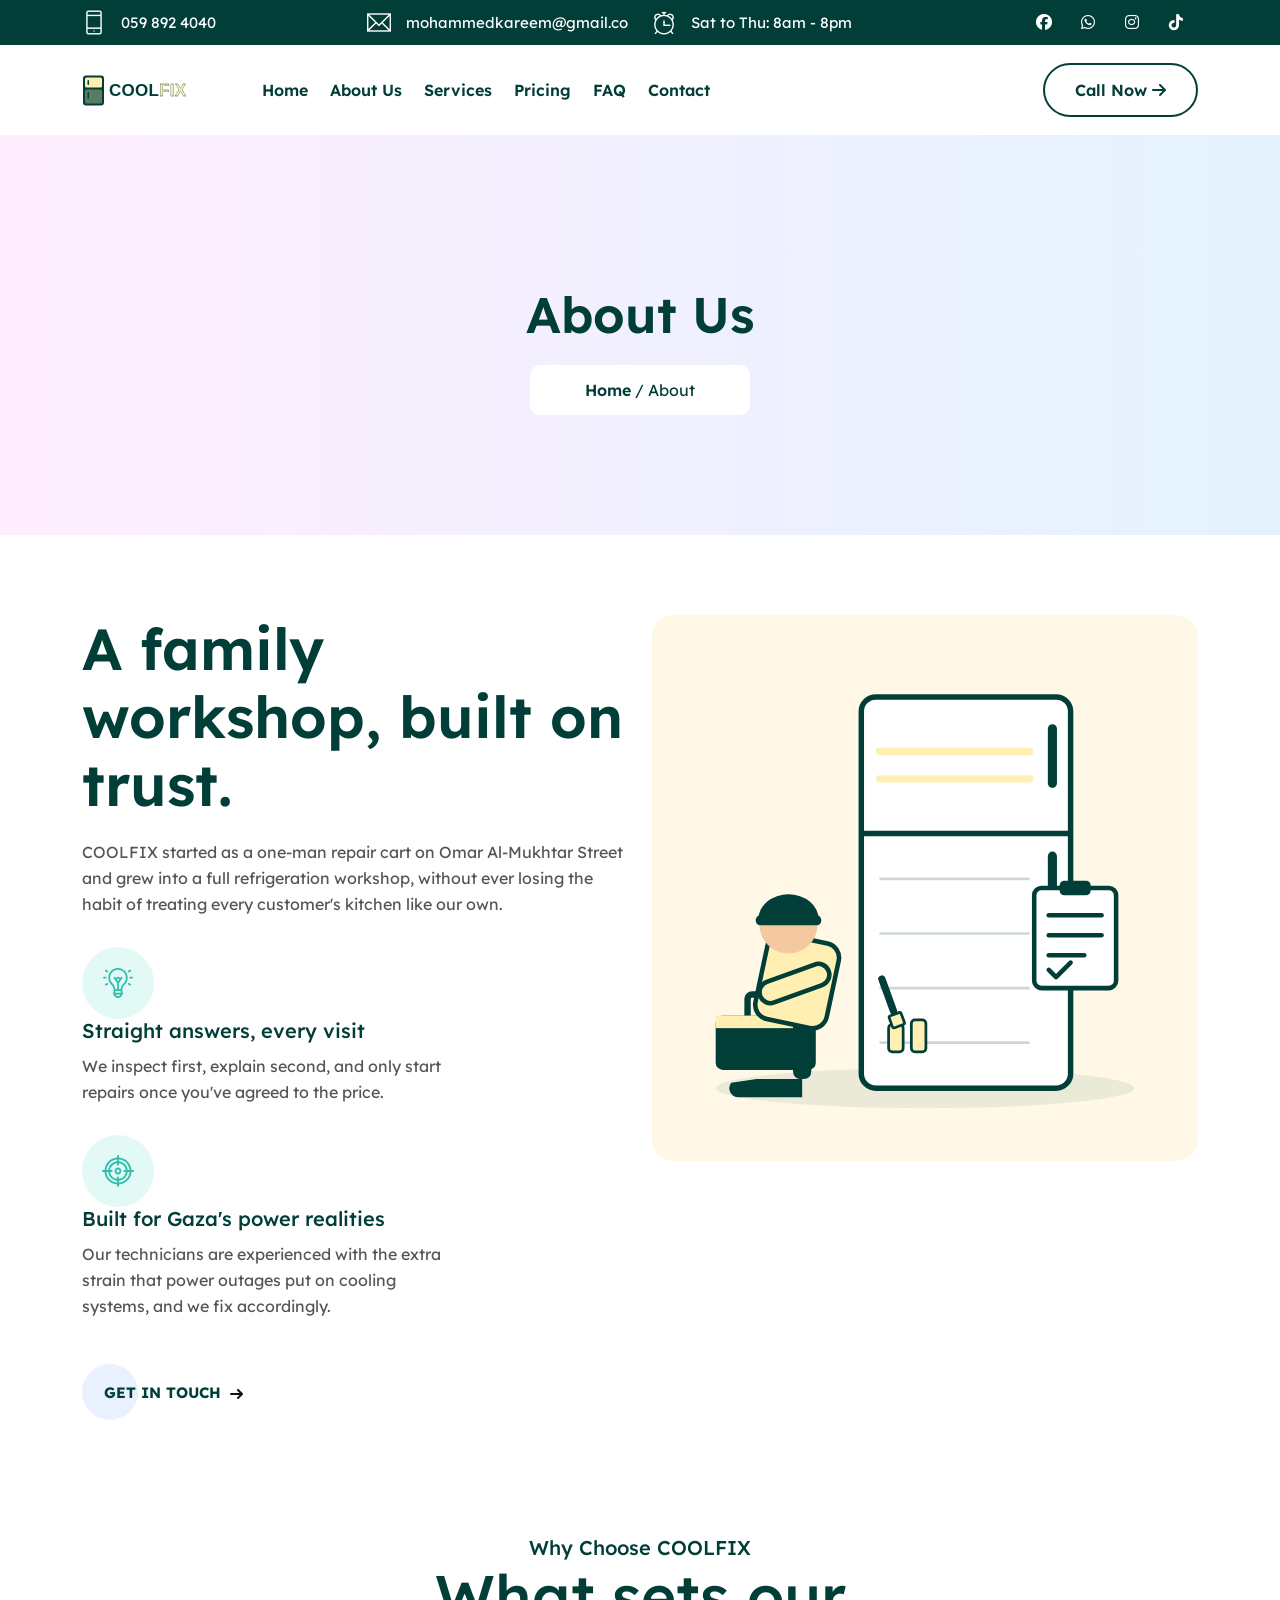
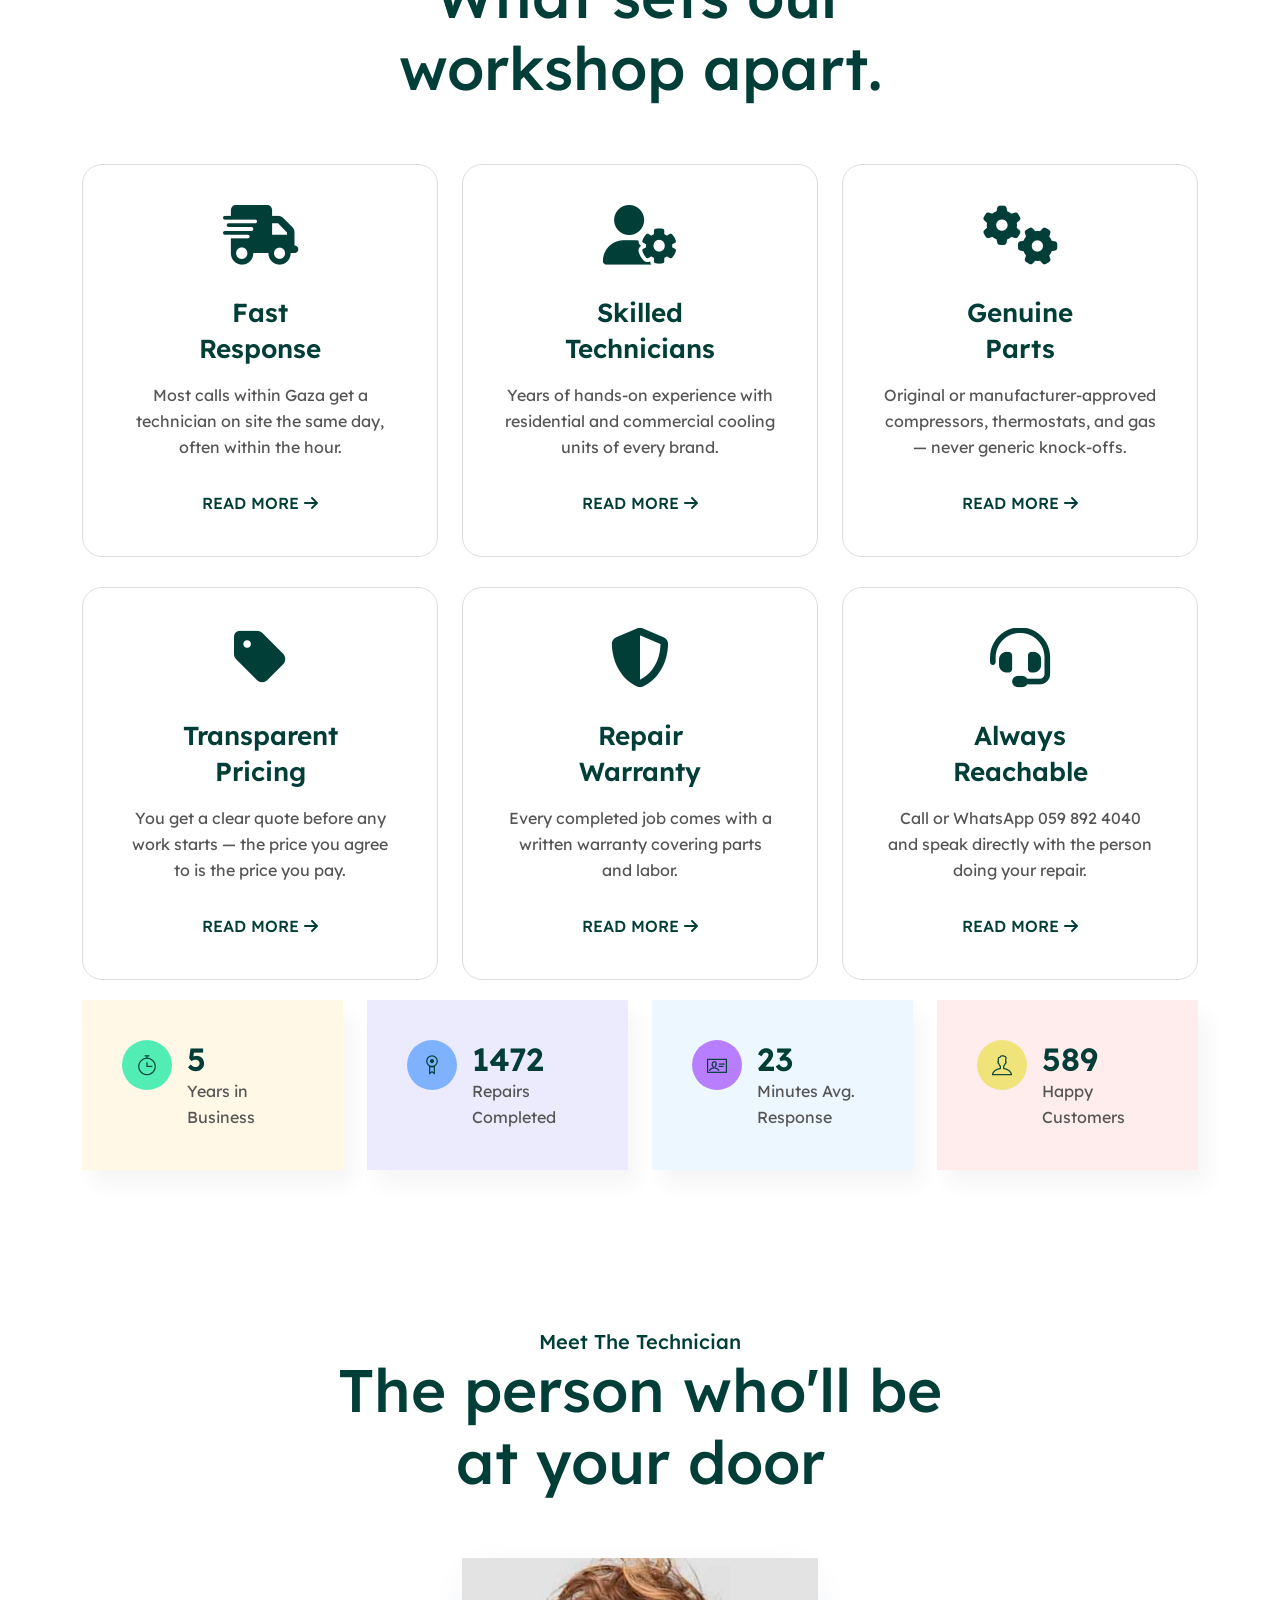
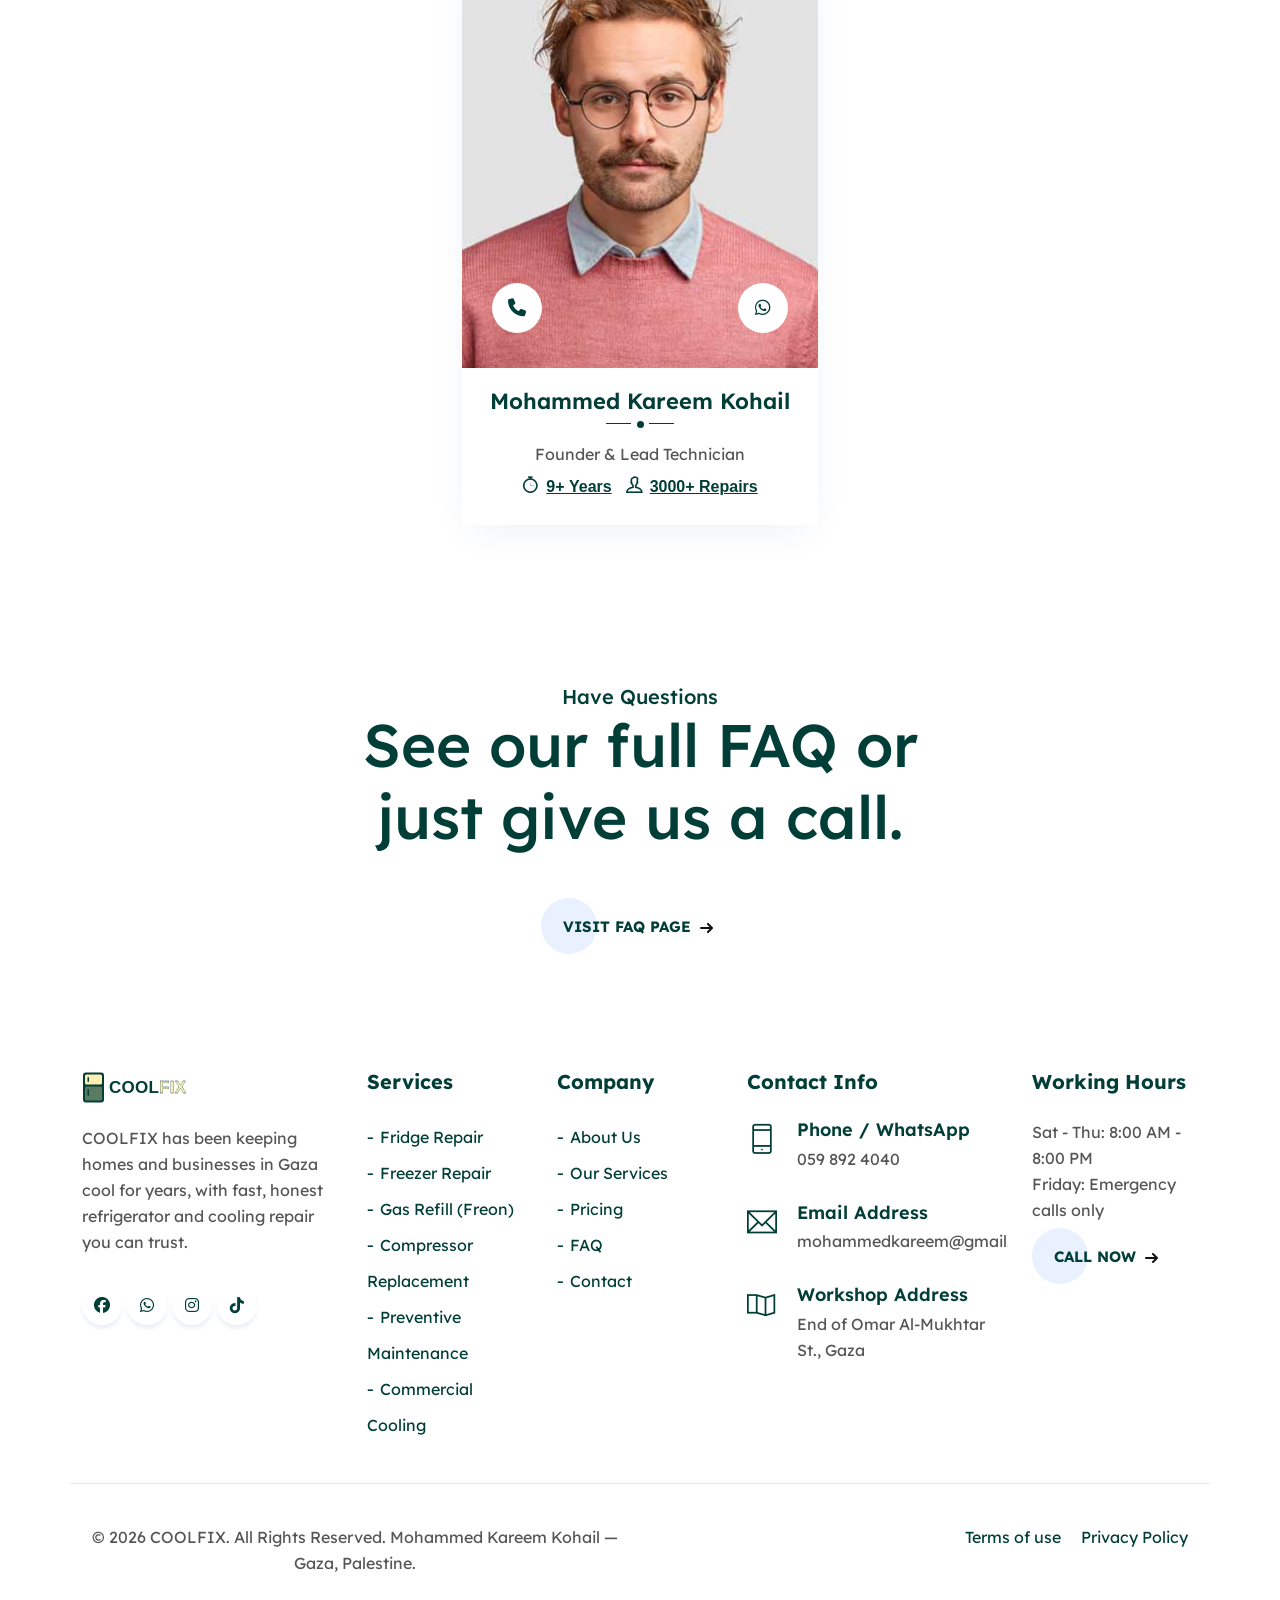
==== about.html @ 8b56abff "first commit" ====
<!DOCTYPE html>
<html lang="en">
	<head>
		<!-- Meta -->
		<meta charset="utf-8">
		<meta http-equiv="X-UA-Compatible" content="IE=edge">
		<meta name="viewport" content="width=device-width, initial-scale=1">
		<!-- The above 3 meta tags *must* come first in the head; any other head content must come *after* these tags -->
		<meta name="description" content="Meet COOLFIX, a Gaza-based refrigeration and cooling repair workshop led by Mohammed Kareem Kohail.">
		<meta name="keywords" content="refrigerator repair, fridge repair, refrigeration maintenance, cooling technician, Gaza appliance repair, freezer repair, AC repair, COOLFIX">
		<meta name="author" content="COOLFIX">
		<!-- SITE TITLE -->
		<title>About Us - COOLFIX</title>
		<!-- Latest Bootstrap min CSS -->
		<link rel="stylesheet" href="assets/bootstrap/css/bootstrap.min.css">
		<!-- Google Font -->
		<link href="https://fonts.googleapis.com/css2?family=Lexend:wght@300;400;500;600;700&display=swap" rel="stylesheet">
		<!-- Font Awesome CSS -->
		<link rel="stylesheet" href="assets/webfonts/themify-icons.css">
		<!-- All Min Css -->
		<link rel="stylesheet" href="assets/css/all.min.css">
		<link rel="stylesheet" href="assets/css/fontawesome.min.css">
		<!--- owl carousel Css-->
		<link rel="stylesheet" href="assets/owlcarousel/css/owl.carousel.css">
		<link rel="stylesheet" href="assets/owlcarousel/css/owl.theme.css">
		<!-- MAGNIFIC CSS -->
		<link rel="stylesheet" href="assets/css/magnific-popup.css">
		<!--jquery-simple-mobilemenu Css-->
        <link rel="stylesheet" href="assets/css/jquery-simple-mobilemenu.css">
		<!-- animate CSS -->
		<link rel="stylesheet" href="assets/css/animate.css">
		<!-- Style CSS -->
		<link rel="stylesheet" href="assets/css/style.css">
		<link rel="icon" type="image/svg+xml" href="assets/images/brand/logo.svg">
		<!-- HTML5 shim and Respond.js IE8 support of HTML5 elements and media queries -->
		<!-- WARNING: Respond.js doesn't work if you view the page via file:// -->
		<!--[if lt IE 9]>
		  <script src="https://oss.maxcdn.com/html5shiv/3.7.2/html5shiv.min.js"></script>
		  <script src="https://oss.maxcdn.com/respond/1.4.2/respond.min.js"></script>
		<![endif]-->
</head>
<body>

	<!-- START PRELOADER -->
	<div class="preloaders">
		<span class="loader">Loading</span>
	</div>
	<!-- END PRELOADER -->

	<!-- START TOP HEADER CLASS -->
	<div class="top_header_banner">
		<!-- START LOGO WITH CONTACT -->
		<section class="logo-contact">
			<div class="container">
				<div class="row">
					<div class="col-lg-3 col-md-4 col-sm-6 col-xs-12">
						<div class="single-top-contact">
							<i class="ti-mobile"></i>
							<h4><a href="tel:+970598924040">059 892 4040</a></h4>
						</div>
					</div><!--- END COL -->
					<div class="col-lg-3 col-md-4 col-sm-6 col-xs-12">
						<div class="single-top-contact">
							<i class="ti-email"></i>
							<h4><a href="mailto:mohammedkareem@gmail.com">mohammedkareem@gmail.com</a></h4>
						</div>
					</div><!--- END COL -->
					<div class="col-lg-3 col-md-4 col-sm-6 col-xs-12">
						<div class="single-top-contact">
							<i class="ti-alarm-clock"></i>
							<h4>Sat to Thu: 8am - 8pm</h4>
						</div>
					</div><!--- END COL -->
					<div class="col-lg-3 col-md-4 col-sm-6 col-xs-12">
						<div class="top_social_profile">
							<ul>
								<li><a href="#" class="top_f_facebook"><i class="fa-brands fa-facebook"></i></a></li>
								<li><a href="#" class="top_f_twitter"><i class="fa-brands fa-whatsapp"></i></a></li>
								<li><a href="#" class="top_f_instagram"><i class="fa-brands fa-instagram"></i></a></li>
								<li><a href="#" class="top_f_linkedin"><i class="fa-brands fa-tiktok"></i></a></li>
							</ul>
						</div>
					</div><!--- END COL -->
				</div><!--- END ROW -->
			</div><!--- END CONTAINER -->
		</section>
		<!-- END LOGO WITH CONTACT -->

		<!-- START NAVBAR -->
		<div id="navigation" class="navbar-light bg-faded site-navigation">
			<div class="container">
				<div class="row">
					<div class="col-20 align-self-center">
						<div class="site-logo">
							<a href="index.html"><img src="assets/images/brand/logo.svg" alt="COOLFIX logo"></a>
						</div>
					</div><!--- END Col -->

					<div class="col-60 d-flex">
						<nav id="main-menu">
							<ul>
								<li><a href="index.html">Home</a></li>
								<li><a href="about.html">About Us</a></li>
								<li><a href="services.html">Services</a></li>
								<li><a href="pricing.html">Pricing</a></li>
								<li><a href="faq.html">FAQ</a></li>
								<li><a href="contact.html">Contact</a></li>
							</ul>
						</nav>
					</div><!--- END Col -->

					<div class="col-30 d-none d-xl-block text-end align-self-center">
						<div class="call_to_action">
							<a class="btn_two" href="tel:+970598924040">Call Now <i class="fa-solid fa-arrow-right"></i></a>
						</div><!--- END SOCIAL PROFILE -->
					</div><!--- END Col -->

					<ul class="mobile_menu">
						<li><a href="index.html">Home</a></li>
						<li><a href="about.html">About Us</a></li>
						<li><a href="services.html">Services</a></li>
						<li><a href="pricing.html">Pricing</a></li>
						<li><a href="faq.html">FAQ</a></li>
						<li><a href="contact.html">Contact</a></li>
					</ul>
				</div><!--- END ROW -->
			</div><!--- END CONTAINER -->
		</div>
		<!-- END NAVBAR -->
		<!-- START SECTION TOP -->
		<section class="section-top">
			<div class="container">
				<div class="col-lg-10 offset-lg-1 text-center">
					<div class="section-top-title wow fadeInRight" data-wow-duration="1s" data-wow-delay="0.3s" data-wow-offset="0">
						<h1>About Us</h1>
						<ul>
							<li><a href="index.html">Home</a></li>
							<li> / About</li>
						</ul>
					</div><!-- //.HERO-TEXT -->
				</div><!--- END COL -->
			</div><!--- END CONTAINER -->
		</section>
		<!-- END SECTION TOP -->
		</div><!-- END  TOP HEADER CLASS -->

	<!-- START ABOUT US HOME ONE -->
	<section class="ab_one section-padding">
		<div class="container">
			<div class="row">
				<div class="col-lg-6 col-sm-12 col-xs-12 wow fadeInUp" data-wow-duration="1s" data-wow-delay="0.1s" data-wow-offset="0">
					<div class="ab_content">
						<h2>A family workshop, built on trust.</h2>
						<p>COOLFIX started as a one-man repair cart on Omar Al-Mukhtar Street and grew into a full refrigeration workshop, without ever losing the habit of treating every customer's kitchen like our own.</p>
					</div>
					<div class="abmv">
						<img src="assets/images/all-img/light.svg" alt="" />
						<h4>Straight answers, every visit</h4>
						<p>We inspect first, explain second, and only start repairs once you've agreed to the price.</p>
					</div>
					<div class="abmv">
						<img src="assets/images/all-img/target.svg" alt="" />
						<h4>Built for Gaza's power realities</h4>
						<p>Our technicians are experienced with the extra strain that power outages put on cooling systems, and we fix accordingly.</p>
					</div>
					<div class="cta_two">
						<a href="contact.html" class="cta"><span>Get In Touch</span>
						  <svg width="13px" height="10px" viewBox="0 0 13 10">
							<path d="M1,5 L11,5"></path>
							<polyline points="8 1 12 5 8 9"></polyline>
						  </svg>
						</a>
					</div>
				</div><!--- END COL -->
				<div class="col-lg-6 col-sm-12 col-xs-12 wow fadeInUp" data-wow-duration="1s" data-wow-delay="0.2s" data-wow-offset="0">
					<div class="ab_img">
						<img src="assets/images/brand/about-illustration.svg" class="img-fluid" alt="Technician servicing a refrigerator">
					</div>
				</div><!--- END COL -->
			</div><!--- END ROW -->
		</div><!--- END CONTAINER -->
	</section>
	<!-- END ABOUT US HOME ONE -->

	<!-- START WHY CHOOSE US-->
	<section class="marketing_content_area section-padding">
	   <div class="container">
			<div class="section-title">
				<h4>Why Choose COOLFIX</h4>
				<h1>What sets our workshop apart.</h1>
			</div>
			<div class="row">
				<div class="col-lg-4 col-sm-6 col-xs-12 wow fadeInUp" data-wow-duration="1s" data-wow-delay="0.1s" data-wow-offset="0">
					<div class="single_feature_one">
						<div class="sf_top">
							<i class="fa-solid fa-truck-fast"></i>
							<h2><a href="contact.html">Fast <br />Response</a></h2>
						</div>
						<p>Most calls within Gaza get a technician on site the same day, often within the hour.</p>
						<a href="contact.html">Read More <i class="fa-solid fa-arrow-right"></i></a>
					</div>
				</div><!-- END COL -->
				<div class="col-lg-4 col-sm-6 col-xs-12 wow fadeInUp" data-wow-duration="1s" data-wow-delay="0.2s" data-wow-offset="0">
					<div class="single_feature_one">
						<div class="sf_top">
							<i class="fa-solid fa-user-gear"></i>
							<h2><a href="about.html">Skilled <br />Technicians</a></h2>
						</div>
						<p>Years of hands-on experience with residential and commercial cooling units of every brand.</p>
						<a href="about.html">Read More <i class="fa-solid fa-arrow-right"></i></a>
					</div>
				</div><!-- END COL -->
				<div class="col-lg-4 col-sm-6 col-xs-12 wow fadeInUp" data-wow-duration="1s" data-wow-delay="0.3s" data-wow-offset="0">
					<div class="single_feature_one">
						<div class="sf_top">
							<i class="fa-solid fa-gears"></i>
							<h2><a href="services.html">Genuine <br />Parts</a></h2>
						</div>
						<p>Original or manufacturer-approved compressors, thermostats, and gas — never generic knock-offs.</p>
						<a href="services.html">Read More <i class="fa-solid fa-arrow-right"></i></a>
					</div>
				</div><!-- END COL -->
				<div class="col-lg-4 col-sm-6 col-xs-12 wow fadeInUp" data-wow-duration="1s" data-wow-delay="0.4s" data-wow-offset="0">
					<div class="single_feature_one">
						<div class="sf_top">
							<i class="fa-solid fa-tag"></i>
							<h2><a href="pricing.html">Transparent <br />Pricing</a></h2>
						</div>
						<p>You get a clear quote before any work starts — the price you agree to is the price you pay.</p>
						<a href="pricing.html">Read More <i class="fa-solid fa-arrow-right"></i></a>
					</div>
				</div><!-- END COL -->
				<div class="col-lg-4 col-sm-6 col-xs-12 wow fadeInUp" data-wow-duration="1s" data-wow-delay="0.5s" data-wow-offset="0">
					<div class="single_feature_one">
						<div class="sf_top">
							<i class="fa-solid fa-shield-halved"></i>
							<h2><a href="pricing.html">Repair <br />Warranty</a></h2>
						</div>
						<p>Every completed job comes with a written warranty covering parts and labor.</p>
						<a href="pricing.html">Read More <i class="fa-solid fa-arrow-right"></i></a>
					</div>
				</div><!-- END COL -->
				<div class="col-lg-4 col-sm-6 col-xs-12 wow fadeInUp" data-wow-duration="1s" data-wow-delay="0.6s" data-wow-offset="0">
					<div class="single_feature_one">
						<div class="sf_top">
							<i class="fa-solid fa-headset"></i>
							<h2><a href="contact.html">Always <br />Reachable</a></h2>
						</div>
						<p>Call or WhatsApp 059 892 4040 and speak directly with the person doing your repair.</p>
						<a href="contact.html">Read More <i class="fa-solid fa-arrow-right"></i></a>
					</div>
				</div><!-- END COL -->
			</div><!-- END ROW -->
		</div><!-- END CONTAINER -->
	</section>
	<!-- END WHY CHOOSE US -->

	<!-- START COUNTER -->
	<section class="count_area counter_feature">
		<div class="container">
			<div class="row">
				<div class="col-lg-3 col-sm-6 col-xs-12">
					<div class="single-counter count_one">
						<span class="ti-timer sc_one"></span>
						<h2 class="counter-num">9</h2>
						<p>Years in Business</p>
					</div>
				</div>
				<div class="col-lg-3 col-sm-6 col-xs-12">
					<div class="single-counter count_two">
						<span class="ti-medall-alt sc_two"></span>
						<h2 class="counter-num">3000</h2>
						<p>Repairs Completed</p>
					</div>
				</div><!-- END COL -->
				<div class="col-lg-3 col-sm-6 col-xs-12">
					<div class="single-counter count_three">
						<span class="ti-id-badge sc_three"></span>
						<h2 class="counter-num">45</h2>
						<p>Minutes Avg. Response</p>
					</div>
				</div><!-- END COL -->
				<div class="col-lg-3 col-sm-6 col-xs-12">
					<div class="single-counter count_four">
						<span class="ti-user sc_four"></span>
						<h2 class="counter-num">1200</h2>
						<p>Happy Customers</p>
					</div>
				</div><!-- END COL -->
			</div><!--- END ROW -->
		</div><!--- END CONTAINER -->
	</section>
	<!-- END COUNTER -->

	<!-- START TEAM (owner/technician) -->
	<section class="team_member section-padding">
	   <div class="container">
			<div class="section-title">
				<h4>Meet The Technician</h4>
				<h1>The person who'll be at your door</h1>
			</div>
			<div class="row text-center justify-content-center">
				<div class="col-md-4 col-sm-6 col-xs-12 wow fadeInUp" data-wow-duration="1s" data-wow-delay="0.1s" data-wow-offset="0">
					<div class="our-team">
						<div class="team_img">
							<img src="assets/images/team/1.jpg" alt="Mohammed Kareem Kohail">
							<ul class="social">
								<li><a href="tel:+970598924040" class="top_f_facebook"><i class="fa-solid fa-phone"></i></a></li>
								<li><a href="#" class="top_f_twitter"><i class="fa-brands fa-whatsapp"></i></a></li>
							</ul>
						</div>
						<div class="team-content">
							<h3 class="title">Mohammed Kareem Kohail</h3>
							<span class="post">Founder &amp; Lead Technician</span>
							<div class="sth_det2">
								<span class="ti-timer"> <u>9+ Years</u></span>
								<span class="ti-user"> <u>3000+ Repairs</u></span>
							</div>
						</div>
					</div>
				</div><!--- END COL -->
			</div><!-- END ROW -->
		</div><!-- END CONTAINER -->
	</section>
	<!-- END TEAM -->

	<!-- START CTA BANNER -->
	<section class="marketing_content_area section-padding">
	   <div class="container">
			<div class="section-title text-center">
				<h4>Have Questions</h4>
				<h1>See our full FAQ or just give us a call.</h1>
			</div>
			<div class="row justify-content-center text-center">
				<div class="col-lg-8">
					<a href="faq.html" class="cta"><span>Visit FAQ Page</span>
					  <svg width="13px" height="10px" viewBox="0 0 13 10">
						<path d="M1,5 L11,5"></path>
						<polyline points="8 1 12 5 8 9"></polyline>
					  </svg>
					</a>
				</div>
			</div>
		</div>
	</section>
	<!-- END CTA BANNER -->

	<!-- START FOOTER -->
	<div class="footer section-padding">
		<div class="container">
			<div class="row">
				<div class="col-lg-3 col-sm-6 col-xs-12">
					<div class="single_footer">
						<a href="index.html"><img src="assets/images/brand/logo.svg" alt="COOLFIX"></a>
						<p>COOLFIX has been keeping homes and businesses in Gaza cool for years, with fast, honest refrigerator and cooling repair you can trust.</p>
					</div>
					<div class="foot_social">
						<ul>
							<li><a href="#" class="top_f_facebook"><i class="fa-brands fa-facebook"></i></a></li>
							<li><a href="#" class="top_f_twitter"><i class="fa-brands fa-whatsapp"></i></a></li>
							<li><a href="#" class="top_f_instagram"><i class="fa-brands fa-instagram"></i></a></li>
							<li><a href="#" class="top_f_linkedin"><i class="fa-brands fa-tiktok"></i></a></li>
						</ul>
					</div>
				</div><!--- END COL -->
				<div class="col-lg-2 col-sm-6 col-xs-12">
					<div class="single_footer">
						<h4>Services</h4>
						<ul>
							<li><a href="services.html">Fridge Repair</a></li>
							<li><a href="services.html">Freezer Repair</a></li>
							<li><a href="services.html">Gas Refill (Freon)</a></li>
							<li><a href="services.html">Compressor Replacement</a></li>
							<li><a href="services.html">Preventive Maintenance</a></li>
							<li><a href="services.html">Commercial Cooling</a></li>
						</ul>
					</div>
				</div><!--- END COL -->
				<div class="col-lg-2 col-sm-6 col-xs-12">
					<div class="single_footer">
						<h4>Company</h4>
						<ul>
							<li><a href="about.html">About Us</a></li>
							<li><a href="services.html">Our Services</a></li>
							<li><a href="pricing.html">Pricing</a></li>
							<li><a href="faq.html">FAQ</a></li>
							<li><a href="contact.html">Contact</a></li>
						</ul>
					</div>
				</div><!--- END COL -->
				<div class="col-lg-3 col-sm-6 col-xs-12">
					<div class="single_footer">
						<h4>Contact Info</h4>
						<div class="sf_contact">
							<span class="ti-mobile"></span>
							<h3>Phone / WhatsApp</h3>
							<p>059 892 4040</p>
						</div>
						<div class="sf_contact">
							<span class="ti-email"></span>
							<h3>Email Address</h3>
							<p>mohammedkareem@gmail.com</p>
						</div>
						<div class="sf_contact">
							<span class="ti-map"></span>
							<h3>Workshop Address</h3>
							<p>End of Omar Al-Mukhtar St., Gaza</p>
						</div>
					</div>
				</div><!--- END COL -->
				<div class="col-lg-2 col-sm-6 col-xs-12">
					<div class="single_footer">
						<h4>Working Hours</h4>
						<ul>
							<li>Sat - Thu: 8:00 AM - 8:00 PM</li>
							<li>Friday: Emergency calls only</li>
						</ul>
						<div class="cta_two" style="margin-top:20px;">
							<a href="tel:+970598924040" class="cta"><span>Call Now</span>
							  <svg width="13px" height="10px" viewBox="0 0 13 10">
								<path d="M1,5 L11,5"></path>
								<polyline points="8 1 12 5 8 9"></polyline>
							  </svg>
							</a>
						</div>
					</div>
				</div><!--- END COL -->
			</div><!--- END ROW -->
			<div class="row fc">
				<div class="col-lg-6 col-sm-6 col-xs-12">
					<div class="footer_copyright">
						<p>&copy; 2026 COOLFIX. All Rights Reserved. Mohammed Kareem Kohail — Gaza, Palestine.</p>
					</div>
				</div>
				<div class="col-lg-6 col-sm-6 col-xs-12">
					<div class="footer_menu">
						<ul>
							<li><a href="#">Terms of use</a></li>
							<li><a href="#">Privacy Policy</a></li>
						</ul>
					</div>
				</div><!-- END COL -->
			</div>
		</div><!--- END CONTAINER -->
	</div>
	<!-- END FOOTER -->

	<!-- Latest jQuery -->
		<script src="assets/js/jquery-1.12.4.min.js"></script>
	<!-- Latest compiled and minified Bootstrap -->
		<script src="assets/bootstrap/js/bootstrap.min.js"></script>
	<!-- owl-carousel min js  -->
		<script src="assets/owlcarousel/js/owl.carousel.min.js"></script>
	<!-- jquery-simple-mobilemenu.min -->
		<script src="assets/js/jquery-simple-mobilemenu.js"></script>
	<!-- magnific-popup js -->
		<script src="assets/js/jquery.magnific-popup.min.js"></script>
	<!-- jquery mixitup min js -->
		<script src="assets/js/jquery.mixitup.js"></script>
    <!-- GSAP AND LOCOMOTIV JS-->
		<script src="assets/js/gsap.min.js"></script>
		<script src="assets/js/ScrollTrigger.min.js"></script>
		<script src="assets/js/lenis.js"></script>
	<!-- scrolltopcontrol js -->
		<script src="assets/js/scrolltopcontrol.js"></script>
	<!-- jquery inview js -->
		<script src="assets/js/jquery.inview.min.js"></script>
	<!-- WOW - Reveal Animations When You Scroll -->
		<script src="assets/js/wow.min.js"></script>
	<!-- scripts js -->
		<script src="assets/js/scripts.js"></script>
</body>
</html>
---- assets/css/style.css ----
/*
Author       : theme_ocean
Template Name: COOLFIX Website
Version      : 1.0
*/
/*=============================================================
    CSS INDEX
    =============================
    01. GENERAL STYLE (body, link color, section-title, preloader btn, overlay, section-padding etc)
    02. START BOOTSTRAP NAVIGATION OVERRIDES
    03. START HOMEPAGE CSS STYLE
    04. START TOP PROMO DESIGN
    05. START ABOUT CSS DESIGN
    06. START COUNTER DESIGN
    07. START FEATURES DESIGN
    08. START COURSE DESIGN
    09. START COURSE PROMOTION DESIGN
    10. START TOPIC DESIGN
    11. START REVIEWS DESIGN
    12. START TEAM DESIGN
    13. START BLOG DESIGN
    14. START FOOTER DESIGN
    15. START PARTNER DESIGN
    16. START SECTION TOP DESIGN
    17. START PRICING DESIGN
    18. START EVENTS DESIGN
    19. START FAQ DESIGN
    20. START ERROR DESIGN
    21. START LOGIN AND REGISTER DESIGN
    22. START CONTACT DESIGN
    23. START ABOUT PAGE DESIGN
    23. START NEWSLETTER DESIGN
    24. START FREE COURSE+INSTRUCTOR DESIGN
  =============================================================*/
/*
* ----------------------------------------------------------------------------------------
* 01.GENERAL STYLE
* ----------------------------------------------------------------------------------------
*/
body {
color:#555;
font-family: 'Lexend', sans-serif;
font-size: 16px;
font-weight: 400;
line-height: 26px;
overflow-x:hidden;
}
html {
  scroll-behavior: smooth !important;
}

h1,
h2,
h3,
h4,
h5,
h6 {
  letter-spacing: 0px;
  margin: 0px;
  font-family: 'Lexend', sans-serif;
  color: #013e37;
  font-weight: 400;
}
a {
	font-family: 'Lexend', sans-serif;
    text-decoration: none;
	color:#013e37;
    -webkit-transition: all 0.2s;
    -o-transition: all 0.2s;
    transition: all 0.2s;
}
a:hover {
    color: #fff;
    text-decoration: none;
}
a:focus {
    outline: none;
    text-decoration: none;
}
inout{outline:none;}
p {
  margin-bottom: 0;
}
ul,
li {
    margin: 0;
    padding: 0;
	list-style:none;
}
html.lenis,
html.lenis body {
    height: auto;
}

.lenis.lenis-smooth {
    scroll-behavior: auto !important;
}

.lenis.lenis-smooth [data-lenis-prevent] {
    overscroll-behavior: contain;
}

.lenis.lenis-stopped {
    overflow: hidden;
}

.lenis.lenis-smooth iframe {
    pointer-events: none;
}
fieldset {
    border: 0 none;
    margin: 0 auto;
    padding: 0;
}
b, strong {
	font-weight: 600;
}
span{font-family: 'Lexend', sans-serif;}
.no-padding { padding: 0 }

/*END PRELOADER DESIGN*/
.section-padding { padding: 80px 0 }
/*START SECTION TITLE DESIGN*/
.section-title {
  margin-bottom: 60px;
  position:relative;
  text-align:center;
}
.section-title h4 {
	color: #013e37;
	font-weight: 500;
	font-size: 20px;
}
.section-title h1 {
  font-size: 60px;
width:60%;
font-weight: 500;
margin:auto;
}
@media only screen and (max-width:960px) { 
.section-title h1 {width:90%;}
}
@media only screen and (max-width:768px) { 
.section-title h1 {font-size:50px;width:90%;}
}
@media only screen and (max-width:480px) { 
.section-title h1 {font-size:40px;width:90%;}
}
.section-title p {
	width: 100%;
	margin: auto;
	font-size: 40px;
	font-weight: 800;
	text-transform: capitalize;
	line-height: 50px;
	color: #013e37;
}
@media only screen and (max-width:480px){
.section-title p {width:100%;}
}
.section-title p span {
	background: #FEC961;
	padding: 0 15px;
	border-radius: 30px;
	/* display: block; */
}
h1.section-title-white{color:#fff;}
p.section-title-white{color:#fff;}
.section-title-two{margin-bottom:60px;}
.section-title-two h2 {
	font-weight: 600;
	font-size: 50px;
}
.section-title-two h2 span{color: #013e37;}

/*END SECTION TITLE DESIGN*/
/*START SCROLL TO TOP*/
.topcontrol {
	background: #013e37;
	border-radius: 30px;
	bottom: 5px;
	-webkit-box-shadow: 0 1px 10px 0 rgba(0, 0, 0, 0.2);
	box-shadow: 0 1px 10px 0 rgba(0, 0, 0, 0.2);
	color: #fff;
	cursor: pointer;
	font-size: 22px;
	height: 50px;
	line-height: 47px;
	opacity: 1;
	-ms-filter: "progid:DXImageTransform.Microsoft.Alpha(Opacity=100)";
	position: fixed;
	right: 5px;
	text-align: center;
	-webkit-transition: all 0.2s ease 0s;
	-o-transition: all 0.2s ease 0s;
	transition: all 0.2s ease 0s;
	width: 50px;
}
@media only screen and (max-width:768px) { 
.topcontrol {display:none;}
}
.topcontrol:hover {
    background: #013e37;
    color: #fff;
}
/*END SCROLL TO TOP*/
/*START PRELOADER DESIGN*/

.preloaders {
  position: fixed;
  top: 50%;
  left: 50%;
  width: 100%;
  height: 100%;
  display: flex;
  align-items: center;
  justify-content: center;
  z-index: 99999;
  transform: translate(-50%, -50%);
  background: #fff;
}
.loader {
  font-size: 48px;
  display: inline-block;
  font-weight: bold;
  color: #013e37;
  box-sizing: border-box;
  text-shadow: 0 0 2px #FFF, 0 0 1px #FFF, 0 0 1px #FFF;
  letter-spacing: 2px;
  position: relative;
}
.loader::after {
  content: 'Loading';
  position: absolute;
  left: 0;
  top: 0;
  color: #013e37;
  width: 100%;
  height: 100%;
  overflow: hidden;
  box-sizing: border-box;
  animation: animloader 6s linear infinite;
}

@keyframes animloader {
  0% {
    width: 0%;
  }
  100% {
    width: 100%;
  }
}
 
/*END LOADER*/

::-moz-selection {
	background: #013e37;
	color: #fff;
	text-shadow: none;
}
::selection {
	background: #013e37;
	color: #fff;
	text-shadow: none;
}
/*BTN START*/
.btn_one {
	background: #013e37;
	font-size: 15px;
	padding: 15px 40px;
	color:#fff;
  display: inline-block;
  border-radius:100px;
  font-weight: 700;
   box-shadow: 10px 15px 18px rgba(23, 23, 36, 0.1);
  vertical-align: middle;
  -webkit-transform: translateZ(0);
  transform: translateZ(0);
  box-shadow: 0 0 1px rgba(0, 0, 0, 0);
  -webkit-backface-visibility: hidden;
  backface-visibility: hidden;
  -moz-osx-font-smoothing: grayscale;
  position: relative;
  -webkit-transition-property: color;
  transition-property: color;
  -webkit-transition-duration: 0.3s;
  transition-duration: 0.3s;
}
.btn_one:before {
  content: "";
  position: absolute;
  z-index: -1;
  top: 0;
  left: 0;
  right: 0;
  bottom: 0;
  background: #fec961;
  border-radius: 100px;
  -webkit-transform: scaleY(0);
  transform: scaleY(0);
  -webkit-transform-origin: 50% 0;
  transform-origin: 50% 0;
  -webkit-transition-property: transform;
  transition-property: transform;
  -webkit-transition-duration: 0.3s;
  transition-duration: 0.3s;
  -webkit-transition-timing-function: ease-out;
  transition-timing-function: ease-out;
}
.btn_one:hover, .btn_one:focus, .btn_one:active {
  color: #fff;
  border-radius:100px;
}
.btn_one:hover:before, .btn_one:focus:before, .btn_one:active:before {
  -webkit-transform: scaleY(1);
  transform: scaleY(1);
  border-radius: 100px;
}

@media only screen and (max-width:880px) { 
.btn_one {padding: 10px 20px;}
}
@media only screen and (max-width:480px) { 
.btn_one {padding: 10px 30px;}
}
/*BTN END*/

/*START BTN TWO*/
.cta {
  position: relative;
  margin: auto;
  padding: 18px 22px;
  transition: all 0.2s ease;
}
.cta:before {
  content: "";
  position: absolute;
  top: 0;
  left: 0;
  display: block;
  border-radius: 28px;
  background: rgba(44,122,255,0.1);
  width: 56px;
  height: 56px;
  transition: all 0.3s ease;
}
.cta span {
	position: relative;
	font-size: 15px;
	color: #013e37;
	font-weight: 700;
	text-transform: uppercase;
}
.cta svg {
  position: relative;
  top: 0;
  margin-left: 10px;
  fill: none;
  stroke-linecap: round;
  stroke-linejoin: round;
  stroke: #111;
  stroke-width: 2;
  transform: translateX(-5px);
  transition: all 0.3s ease;
}
.cta:hover:before {
  width: 100%;
  background: #013e37;
}
.cta:hover svg {
  transform: translateX(0);
}
.cta:active {
  transform: scale(0.96);
}
.cta:hover span{color:#fff;}
.cta:hover svg {
  position: relative;
  top: 0;
  margin-left: 10px;
  fill: none;
  stroke-linecap: round;
  stroke-linejoin: round;
  stroke: #fff;
  stroke-width: 2;
  transform: translateX(-5px);
  transition: all 0.3s ease;
}
/*END BTN TWO*/
/*START BTN THREE*/
.btn_two {
	color: #013e37;
	border: 2px solid #013e37;
	padding: 12px 30px;
	font-weight: 600;
	display: inline-block;
	border-radius: 100px;
	font-size: 16px;
	transition: 0.3s;
	background: #fff;
}
.btn_two:hover{
	color: #fff;
	border: 2px solid #013e37;
	background:#013e37;
}
/*END BTN THREE*/
/*
* ----------------------------------------------------------------------------------------
* 01.END GENERAL STYLE
* ----------------------------------------------------------------------------------------
*/
.top_header_banner{background: #F9F4F1;}
.top_header_banner2 {
	background: linear-gradient(to left, rgb(228, 242, 254), rgb(255, 238, 254));
}
/*START TOP HEADER DESIGN*/
.logo-contact {
	padding: 5px 0;
	background: #013e37;
}
@media only screen and (max-width:960px){
.logo-contact{display:none;}
}
.logo-img{}
.logo-img a {
	color: #fff;
	font-size: 40px;
	text-transform: uppercase;
	margin-top: 5px;
	display: inline-block;
}
.single-top-contact {margin-top:6px;}
@media only screen and (max-width:880px) { 
.single-top-contact{margin-bottom:30px;}
}
.single-top-contact i {
	color: #fff;
	float: left;
	margin-right: 15px;
	font-size: 24px;
	margin-bottom: 0px;
}
.single-top-contact h4{
font-size: 15px;
color: #fff;
margin-bottom: 0px;
overflow: hidden;
padding-top: 3px;
}
.single-top-contact h4 a{color: #fff;}
/*TOP SOCIAL PROFILES*/
.top_social_profile ul{
list-style: outside none none;
margin: 0;
padding: 0;
float:right;
}
.top_social_profile ul li{display: inline-block;}
.top_social_profile ul li a {
	/* background:#fff; */
	text-align: center;
	border: 0px;
	text-transform: uppercase;
	-webkit-transition: all 0.3s ease 0s;
	-o-transition: all 0.3s ease 0s;
	transition: all 0.3s ease 0s;
	margin-right: 5px;
	font-size: 16px;
	color: #fff;
	display: block;
	width: 35px;
	height: 35px;
	line-height: 35px;
	border-radius: 30px;
}
@media only screen and (max-width:768px) { 
.top_social_profile ul li a{margin-right:10px;margin-bottom:10px;}
}
.top_social_profile ul li a:hover{
color:#fff;
}
.top_f_facebook:hover{background:#3B5998;}
.top_f_twitter:hover{background:#1A90D9;}
.top_f_instagram:hover{background:#FF5252;}
.top_f_linkedin:hover{background:#0e76a8;}
/*END LOGO WITH CONTACT*/
/*
* ----------------------------------------------------------------------------------------
* 02.START BOOTSTRAP NAVIGATION OVERRIDES
* ----------------------------------------------------------------------------------------
*/
.col-20{
	width: 15%;
}
.col-60{
	width: 55%;
}
.col-30{
	width: 30%;
}
.site-logo{
	width: 150px;
}
.site-logo a{
	display: block;
}
.site-logo img{
	max-width: 100%;
}
#navigation {
	background: #fff;
	padding: 15px 0;
}
.navigation2{
	border-bottom: 0px !important;
	background:#fff;
}
@media only screen and (max-width:960px){
#navigation{border-bottom: 0px;}
}
.navbar-fixed {
    z-index: 999;
    position: fixed;
    opacity: .98;
    -ms-filter:"progid:DXImageTransform.Microsoft.Alpha(Opacity=98)";
    width: 100%;
    top: 0;
    -webkit-animation: fadeInDown 800ms;
    animation: fadeInDown 800ms;
    -webkit-backface-visibility: hidden;
    border-radius: 0px;
    background: #fff !important;
	box-shadow: 10px 15px 18px rgba(23, 23, 36, 0.03);
}
.navbar-fixed  .menu_ex_bg {
	background: #fff;
	padding: 20px 0px;
	box-shadow: none;
}
@media only screen and (max-width:960px){
#navigation.navbar-fixed{display:none;}
}
#main-menu{
}
#main-menu ul{
	list-style-type: none;
}

#main-menu ul li {
	display: inline-block;
	padding: 0 9px;
	position: relative;
	line-height: 60px;
}
@media only screen and (max-width:1140px){
#main-menu ul li {padding: 0 9px;}
}
#main-menu ul li a {
	position: relative;
	text-transform: capitalize;
	color: #013e37;
	font-weight: 600;
	transition: .5s;
	font-size: 16px;
}
#main-menu ul li a:hover,
#main-menu ul li a:focus{
	color: #013e37;
}
#navigation .header-btn {
	padding-right:20px;
}





/*-------------------------------
# Dropdwon menu 
--------------------------------*/

#navigation #main-menu ul li ul ,
#navigation #main-menu ul li ul li ul {	
	background: #fff;
	-webkit-box-shadow: 0 0 10px 3px rgba(0,0,0,.05);
	box-shadow: 0 0 10px 3px rgba(0,0,0,.05);
	left: -55px;
	list-style: outside none none;
	margin:  0;
	opacity: 0;
	-ms-filter:"progid:DXImageTransform.Microsoft.Alpha(Opacity=0)";
	padding:0px;
	position: absolute;
	text-align: left;
	top: 120%;
	-webkit-transition:all 0.5s ease 0s;
	-o-transition: all 0.5s ease 0s;
	transition: all 0.5s ease 0s;
	visibility: hidden;
	width: 210px;
	z-index: 999;
	border-radius: 0px;
	border-top: 2px solid #013e37;
}
#navigation #main-menu .menu-item-has-children {
	position: relative;
	margin-right: 20px;
}
#navigation #main-menu .menu-item-has-children::after {
	position: absolute;
	content: "\f107";
	font-family:"Font Awesome 6 Free";
	margin-top: 0px;
	margin-left: 0;
	font-size: 10px;
	right: -10px;
	top: 0px;
	color: #013e37;
	font-size: 13px;
	font-weight: 600;
}
#navigation #main-menu ul li  ul li{
	position: relative;
}
#navigation #main-menu ul li ul li ul{
	top: 0;
	right: auto;
	left: 205px;
}
#navigation.navbar-fixed #main-menu ul li li a{
	color: #013e37;
} 
#navigation #main-menu ul li:hover ul,
#navigation #main-menu ul li ul li:hover > ul{
	opacity: 1;
	-ms-filter: "progid:DXImageTransform.Microsoft.Alpha(Opacity=100)"; 
	visibility: visible;
	top: 100%;
}
#navigation #main-menu ul li ul li {display: block; margin: 0; padding: 0;}

#navigation #main-menu ul li ul li a {
	display: block;
	font-size: 16px;
	line-height: 30px;
	font-weight: 600;
	padding: 10px 30px;
	position: relative;	
	transition: all 0.3s ease 0s !important;
	visibility: inherit !important;
	opacity: inherit !important;
	text-transform: capitalize;
	border-bottom: 1px solid #e8e5e5;
}

#navigation #main-menu ul li ul li a:hover{
	color: #013e37;
	background-color: #fff8e6;
	text-decoration: none;
}
@media only screen and (max-width: 991px){
	
.col-60{
display: none!important;
}

#sm_menu_ham {
display: block;
top: 40px;
right: 11%;
position: absolute;
}
.sidebar{
padding-top: 100px;
}
}

@media only screen and (max-width: 767px){
.spt-130 {
padding-top: 90px;
}	
#mobile_menu{
display: block;
width: 100%;

}
}
@media only screen and (max-width: 575px){
#navigation {padding: 30px 20px;}
#sm_menu_ham {top: 60px;}
}
.header-btn{
	display: inline-block;
	font-weight: 600;
	font-size: 18px;
	color: #013e37;
	transition: .5s;	
}
.header-btn:hover,
.header-btn:focus{
	color: #013e37;
	
}


.home_lc {
	display: inline-block;
	margin-top:15px;
}
.hlc {
	position: relative;
	margin-right: 30px;
	display: inline-block;
}
.home_lc a i {
	display: flex;
	align-items: center;
	justify-content: center;
	color: #013e37;
	font-size: 26px;
}
.home_lc a .gactive {
	width: 20px;
	height: 20px;
	background: #013e37;
	border-radius: 50%;
	display: flex;
	align-items: center;
	justify-content: center;
	color: #fff;
	font-size: 14px;
	position: absolute;
	top: -10px;
	right: -11px;
}
.call_to_action{
float: right;
margin-top:0px;}
#navigation.navbar-fixed .call_to_action{margin-top:5px;}
.call_to_action a {}
.select_cat select {
	width: 50%;
	float: left;
	margin-top: 15px;
	padding: 10px;
	font-weight: 700;
	font-size: 15px;
	border: 1px solid #ededed;
}
.select_cat select option{
	padding: 10px;
}
.select_cat select:focus{
box-shadow:none;
}
/*
* ----------------------------------------------------------------------------------------
* 02.END BOOTSTRAP NAVIGATION OVERRIDES
* ----------------------------------------------------------------------------------------
*/
/*
* ----------------------------------------------------------------------------------------
* 03. START HOMEPAGE CSS STYLE
* ----------------------------------------------------------------------------------------
*/
.top_header_banner {
	position: relative;
	background: url(../images/banner/bg-scaled.jpg);
	background-repeat: no-repeat;
	background-size: cover;
	background-position: center;
}
.home_bg {
	height: 900px;
	position: relative;
}
.home_bg2{
height:700px;
position:relative;
}
.home_content{padding-top:250px;position:relative;}
.hc_pt{padding-top:150px;position:relative;}
@media only screen and (max-width:768px) { 
.home_content{padding-left:30px;padding-right: 20px;}
}
.home_content h1 {
	font-size: 80px;
	font-weight: 500;
	line-height: 90px;
	margin-bottom: 20px;
}
 @media only screen and (max-width:960px){
.home_content h1 {font-size: 60px;line-height:70px;}
 }
.home_content h1 span{color:#013e37;}
.home_content p {
	margin-bottom: 40px;
	font-weight: 400;
	font-size: 18px;
}
.home_me_img{	
position: absolute;
bottom: 0;}
.home_me_img img{position:relative;}
.home_img_two{padding-top:150px;padding-left:50px;}

@media only screen and (max-width:480px) { 
.home_me_img{display:none;}
.home_img_two{display:none;}
}

.home_ps {
	background: #fff;
	width: 200px;
	padding: 20px;
	border-radius:0px;
	box-shadow: 0px 0 30px rgba(1, 41, 112, 0.08);
	position: absolute;
	top: 50%;
}
.home_ps img {
	width: 40px;
	float: left;
	margin-right: 10px;
}
.home_ps h2 {
	overflow: hidden;
	font-weight: 800;
}
.home_ps span{font-size: 14px;}

.home_ps2 {
	background: #fff;
	width: 200px;
	padding: 20px;
	border-radius:0px;
		position: absolute;
	top: 10%;
	right:0;
	box-shadow: 0px 0 30px rgba(1, 41, 112, 0.08);
}
.home_ps2 img {
	width: 40px;
	float: left;
	margin-right: 10px;
}
.home_ps2 h2 {
	overflow: hidden;
	font-weight: 800;
}
.home_ps2 span{font-size: 14px;}

/*HOME TWO BANNER CSS*/
.hero-text2{position:relative;}
.hero-text2 h1 span{color: #013e37;}
.hero-text2 h1 {
	font-size: 66px;
	font-weight: 500;
	letter-spacing: 0;
	line-height: 76px;
	padding-top: 250px;
	margin-bottom: 20px;
}
@media only screen and (max-width:960px){
.hero-text2 h1 {padding-top:150px;font-size:64px;line-height:74px;}
}
@media only screen and (max-width:768px){
.hero-text2 h1 {padding-top:150px;font-size: 64px;line-height: 74px;}
}
@media only screen and (max-width:480px){
.hero-text2 h1 {padding-top:250px;font-size: 34px;line-height:44px;}
}
.hero-text2 p {
	width:80%;
	font-weight:500;
	margin-bottom: 30px;
}
.hero-text-img2 {
	position: absolute;
	bottom: 0;
}
.hero-text-img2{}
@media only screen and (max-width:960px) { 
.hero-text-img2 img{display:none;}
}
/*SUBSCRIBE FIELD*/
.banner_subs2 {
	display: block;
	position: relative;
	margin-top: 30px;
}
@media only screen and (max-width:480px){
.banner_subs2 {display: none;}
}
.banner_subs2 button{border:none;}
.home_si2 {
	background: #fff;
	border-radius: 0px;
	color: #013e37;
	display: block;
	height: 70px;
	letter-spacing: 1px;
	margin: 0;
	padding: 0 60px 0 20px;
	text-transform: capitalize;
	width: 100%;
}
.home_si2:focus{
outline:0 none;
box-shadow:none;
border: 1px solid #013e37!important;
}
.home_sb2 button {
	background-color: #013e37;
	border-radius: 0px;
	color: #fff;
	cursor: pointer;
	display: block;
	font-size: 20px;
	height: 60px;
	position: absolute;
	right: 5px;
	top: 5px;
	padding: 0 20px;
	width: 25%;
	transition: 0.3s;
}
.home_sb2 button:hover{
	color:#fff;
	background:#013e37;
}
.home_tag {
	margin-top: 30px;
	position: relative;
}
.home_tag span{color: #013e37;}
.home_tag a {
	color: #013e37;
	font-weight: 600;
	padding: 0 5px;
	text-decoration: underline;
	transition: 0.3s;
}
.home_tag a:hover{color: #013e37;}
/*END SUBSCRIBE FIELD*/
/*
* ----------------------------------------------------------------------------------------
* 03. END HOMEPAGE CSS STYLE
* ----------------------------------------------------------------------------------------
*/
/*
* ----------------------------------------------------------------------------------------
* 04. START TOP PROMO STYLE
* ----------------------------------------------------------------------------------------
*/
.tp_feature_p3{padding-bottom:50px;}
.tp_feature{
padding-bottom:50px;
}
.single_tp {
background: #E0EAFA;
	padding: 40px;
	margin-bottom: 30px;
	position: relative;
	-webkit-transition: all 0.3s ease 0s;
	transition: all 0.3s ease 0s;
	box-shadow: 0px 0px 150px 0px rgba(78, 67, 250, 0.1);
	border-radius: 10px;
}
@media only screen and (max-width:880px){
.single_tp {margin-bottom:30px;}
}
.single_tp h3 {
	font-size: 20px;
	font-weight: 800;
	margin-bottom:20px;
	overflow: hidden;
}
.single_tp i {
	font-size: 36px;
	margin-bottom: 20px;
	color: #013e37;
}
.single_tp p {
	margin-bottom: 40px;
}
.single_tp a {
	color: #013e37;
	transition: 0.3s;
}
.single_tp > a > i{}
.st_one{margin-top:20px;background: #ECEBFD;}
.st_two{margin-top:-20px;background:#edf4f3;}
.st_three{margin-top:20px;background: #FCFBF7;}
.single_tp:hover{
background:#fff;
box-shadow:0px 60px 60px rgba(0,0,0,0.1);
position:relative;
z-index:100;
transform: translate(0, -10px);
}
@media only screen and (max-width:480px) { 
.st_one{margin-top:0px;}
.st_two{margin-top:0px;}
.st_three{margin-top:0px;}
}
/*
* ----------------------------------------------------------------------------------------
* 04. END TOP PROMO CSS STYLE
* ----------------------------------------------------------------------------------------
*/
/*
* ----------------------------------------------------------------------------------------
* 04. START ABOUT CSS STYLE
* ----------------------------------------------------------------------------------------
*/
.ab_one {
	padding-bottom: 50px;
}
.ab_content{margin-bottom:30px;position:relative;}
.ab_content h2 {
	margin-bottom: 20px;
	line-height: 68px;
	font-size: 58px;
	font-weight: 600;
}
@media only screen and (max-width:480px) { 
.ab_content h2{font-size: 42px;line-height: 52px;}
}
.ab_content h2 span {}
.ab_content p{margin-bottom: 30px;}
.ab_content p{margin-bottom: 30px;}
.ab_content ul {margin-bottom:50px;}
.ab_content ul li {
	color: #013e37;
	font-weight: 600;
	line-height: 40px;
}
.abmv {
	margin-bottom:30px;
	overflow: hidden;
}
@media only screen and (max-width:767px) { 
.abmv {
	width: 100%;
	float: none;
	margin: 0;
	margin-bottom:20px;
}
}
.abmv i {
	margin-bottom: 20px;
	float: left;
	margin-right: 20px;
	background: rgba(44,122,255,0.1);
	width: 80px;
	height: 80px;
	text-align: center;
	line-height: 80px;
	font-size: 30px;
	border-radius: 100px;
	color: #013e37;
}
.abmv h4 {
	font-weight: 500;
	overflow: hidden;
	margin-bottom: 10px;
	font-size: 20px;
}
.abmv p{overflow:hidden;width: 70%;}
.cta_two{margin-top: 60px;}
.ss_btn {
	margin-top: 50px;
}

.ab_img{position:relative;}
.ab_img img {}
 @media only screen and (max-width:880px){
.ab_img img {width: 100%;}
.ab_img{
margin-top:0px;
margin-bottom:60px;
}
}
.wc_year{text-align: center;}
.wc_year h3 {
	background: #fff;
	top: 70%;
	position: absolute;
	border-radius: 5px;
	padding: 30px;
	border: 1px solid #eee;
	font-size: 20px;
	font-weight: 600;
	box-shadow: 10px 15px 18px rgba(23, 23, 36, 0.08);
}
.wc_year h3 span{color:#013e37;font-size: 30px;}
/*
* ----------------------------------------------------------------------------------------
* 05. END ABOUT CSS STYLE
* ----------------------------------------------------------------------------------------
*/
/*
* ----------------------------------------------------------------------------------------
* 06. START COUNTER CSS STYLE
* ----------------------------------------------------------------------------------------
*/
.count_area {
	position:relative;
	margin-top: -60px;
	padding-bottom:80px;
}
@media only screen and (max-width:960px) { 
.count_area {margin-top: 80px;}
}
.single-counter {
	background: #fff;
	border-radius: 0px;
	padding: 40px;
	box-shadow: 10px 15px 18px rgba(23, 23, 36, 0.04);
}
@media only screen and (max-width:960px) { 
.single-counter{margin-bottom:30px;}
}
.single-counter span {
	width: 50px;
	float: left;
	height: 50px;
	line-height: 50px;
	border-radius: 30px;
	font-size: 20px;
	text-align: center;
	margin-right: 15px;
	color:#013e37;
}
.single-counter h2 {
	overflow: hidden;
	font-weight: 600;
	margin-bottom: 0;
}
.single-counter p{overflow: hidden;}
.count_one{background:#fff8e6;}
.count_two{background:#ECEBFD;}
.count_three{background:#ecf7ff;}
.count_four{background:#ffecec;}

.sc_one{color:#F26B65;background:#FFEFEE;}
.sc_two{color:#2D36BB;background:#ECEDFF;}
.sc_three{color:#57216C;background:#fff;}
.sc_four{color:#448BB7;background:#013e37;}

/*
* ----------------------------------------------------------------------------------------
* 06. END COUNTER CSS STYLE
* ----------------------------------------------------------------------------------------
*/

/*
* ----------------------------------------------------------------------------------------
* 07.START FEATURES DESIGN
* ----------------------------------------------------------------------------------------
*/
.marketing_content_area {
	padding-bottom: 50px;
	
}
.single_feature_one {
	background:#fff;
	margin-bottom: 30px;
	padding:40px;
	border-radius:20px;
	text-align: center;
	margin-bottom:30px;
	position: relative;
	border:1px solid #ddd;
	z-index: 2;	
		-webkit-transition: 0.3s;
	-webkit-transition: 0.2s;
	-o-transition: 0.3s;
	transition: 0.3s;
}
.sf_top{overflow: hidden;}
.sf_top  i{margin-bottom:30px;font-size: 60px;color: #013e37;}
.single_feature_one h2 a {
	font-size: 26px;
	color: #013e37;
	margin-bottom: 15px;
	display: block;
	text-transform: capitalize;
	overflow: hidden;
	line-height: 36px;
	font-weight: 600;
	transition: 0.3s;
}
.single_feature_one  p{margin-bottom:30px;}
.single_feature_one:hover{
	border:1px solid #013e37;
}
.ss_one{background:rgba(44,122,255,0.1);}
.single_feature_one:hover .ss_one{background:#fff;}
.ss_two{background:#ECFFFC}
.ss_three{background:#E8F5FF}
.ss_four{background:#E3F9F6}
.ss_five{background:#FFF6EB}
.ss_six{background:#E8FFEA}
.ss_seven{background:#EEE8FF}
.ss_eight{background:#FFE8E8}
.single_feature_one a {
	color: #013e37;
	display: inline-block;
	transition: 0.3s;
	text-transform: uppercase;
	font-weight: 500;
}
/*
* ----------------------------------------------------------------------------------------
* 07.END FEATURES DESIGN
* ----------------------------------------------------------------------------------------
*/
/*
* ----------------------------------------------------------------------------------------
* 08.START COURSE DESIGN
* ----------------------------------------------------------------------------------------
*/
.best-course{}

.course-item{
	background:#fff;
	border-radius: 10px;	
	position: relative;
	overflow: hidden;
	transition: .5s;
	box-shadow: 0px 0px 150px 0px rgba(78, 67, 250, 0.1);
	margin: 20px 0 25px;
}

.course-slider .owl-nav.disabled{
	display: block;
}
.course-img img{
	border-radius: 10px 10px 0 0;
	width: 100%;
}

.course-hover{
	width: 100%;
	height: 100%;
	background: #fff;
	position: absolute;	
	left: 0;
	transform:translateX(-100%);
	top: 0;
	visibility: hidden;
	opacity: 0;	
	transition: .5s;
}
.course-item:hover .course-hover{
	transform:translateX(0%);
	opacity: 1;
	visibility: visible;
} 
.chover_content{
	position: absolute;
	top: 50%;
	-webkit-transform: translateY(-50%);
	-ms-transform: translateY(-50%);
	transform: translateY(-50%);
	bottom: 0;
	left: 0;
	right: 0;
	border-radius: 4px;
	padding: 50px 30px 45px 30px;
	-webkit-transition: .5s;
	transition: .5s;
	display: inline-table;	
}

.course-img{
	position: relative;
}
.course-img-icon{
	border-radius: 10px 10px 0 0;
	width: 100%;
	height: 160px;
	display: flex;
	align-items: center;
	justify-content: center;
	background: #ffefb3;
	color: #013e37;
}
.course-price {
	background: #013e37;
	color: #fff;
	padding: 1px 17px;
	display: inline-block;
	position: absolute;
	bottom: 0;
	right: 0;
	font-size: 18px;
	font-weight: 600;
	border-radius: 15px 0 0 0px;
}
.course-content{
	padding: 30px 30px 25px;
}

.course-content h3, 
.course-hover h3 {
	font-size: 18px;
	line-height: 25px;
}
.course-content h3 a{margin-bottom:15px;display:block;}
.chover_content h3 a{color: #013e37;margin-bottom:15px;display:block;font-weight:600px;}
.chover_content h3 a:hover{color: #013e37;margin-bottom:15px;display:block;font-weight:600px;}
.course-hover p{
	margin-bottom: 0;
}
.course-content .crating i{
	color: #FFA721;
} 
.course-content .cmeta svg,
.course-hover .hcmeta svg{
	width: 18px;
}
.ccategory {
	margin-bottom: .5rem;
}
.ccategory a {
	display: inline-block;
	padding: 3px 18px;
	color: #013e37;
	background: rgba(44,122,255,0.1);
	font-size: 16px;
	margin-right: .5rem;
	margin-bottom: .5rem;
	border-radius: 4px;
	font-weight: 400;
}
.crating{
	font-size: 15px;
}
.crating span{
	margin-left: .5rem;
	color:#013e37;
	font-weight: 500;
}
.hcmeta{margin-bottom:40px;}
.hcmeta a{
	color:#013e37;
}
.cmeta svg,
.hcmeta svg{
	margin-right: .1rem;
}

.hcmeta img{
	width: 18px;
	margin-right: .2rem;
}
.hcmeta i{
	color: #FFA721;
}
.cmeta span:last-child,
.hcmeta span:last-child{
	float: right;
}
.cmtime{
	text-align: right;
	position: relative;
}
.cmeta,
.hcmeta {
	font-size: 15px;
	border-top: 1px solid var(--dc);
	padding-top: .8rem;
	margin-top: 25px;
	display: block;
	font-weight: 500;
}


.course-hover .bg-btn {
	margin-top: 1.5rem;
	height: 42px;
	line-height: 40px;
	border-radius: 4px;
	padding: 0 24px;
	font-size: 15px;
}

.hcourse-price {
	font-weight: 600;
	color:#013e37;
	font-size: 20px;
	margin-bottom: 10px;
}
.hcourse-price del{
	font-size: 18px;
	font-weight: 400;
}
.cbtn-wrap {
	position: relative;
	display: inline-block;
	margin-bottom: 0;
	padding-left: 100px;
	font-weight: 500;
}
.cbtn-wrap img{
	width: 87px;
	position: absolute;
	left: 0;
	top: -20px;
	animation: moveHorizontal 3s linear infinite;
}
.cbtn-wrap a,
.cbtn-wrap a i{
	color:#013e37;
}
.course-slider{
	position: relative;
}
.course-slider .owl-nav.disabled button.owl-prev,
.course-slider .owl-nav.disabled button.owl-next{
	position: absolute;
	top: 50%;
	transform: translateY(-50%);
}
.course-slider .owl-nav.disabled button.owl-prev{
	left: -8%;
}
.course-slider .owl-nav.disabled button.owl-next{
	right: -8%;
}
.cbook-shape {
	position: absolute;
	left: 4%;
	top: 14%;
	width: 50px;
	animation: zumpBottom 3s linear infinite;
}
.cstar-shape {
	position: absolute;
	right: 4%;
	top: 22%;
	width: 65px;
	animation: zumpBottom 3s linear infinite;
}
/*START COURSE STYLR TWO*/
.bc_bg_two {
	background: #ffefb3;
}
.course-slide2{
    position:relative;
    background:#fff;
	margin-bottom: 30px;
}
@media only screen and (max-width:480px) { 
.course-slide2 {margin-bottom:30px;}
}
.course-slide2 .course-img2 {
	position: relative;
	overflow: hidden;
	float: left;
	width: 50%;
	margin-right: 30px;
}
@media only screen and (max-width:480px) { 
.course-slide2 .course-img2 {
	float: none;
	width: 100%;
}
}
.course-slide2 .course-img2 img{
    width: 100%;
    height: auto;
}
.co_list {
	margin-top: 30px;
	display: inline-block;
}
.course-slide2 .course-date2{
    position:absolute;
    top:10%;
    left:4%;
}
.course-slide2 .month2 {
	display: inline-block;
	color: #fff;
	font-size: 20px;
	font-weight: 600;
	background: #013e37;
	width: 60px;
	height: 60px;
	line-height: 60px;
	text-align: center;
	border-radius: 100px;
}
.course-content2{
    padding:30px;
}
.course-content2 h3 a {
	font-size: 26px;
	font-weight: 500;
	display: block;
	margin: 0 0 15px 0;
	text-transform: capitalize;
	line-height: 36px;
}
.course-content2 h3 a:hover{color:#013e37;}
.course-slide2 .course-content2 span i{
color:#013e37;
margin-right:8px;
}
.course-slide2 .course-content2 span {
	color: #013e37;
	margin-bottom: 5px;
	display: inline-block;
	margin-right: 20px;
}
.course-slide2 .course-content2 span strong{font-weight:700;}
.c_btn2 {
	background: rgba(44,122,255,0.1);
	margin-bottom: 8px;
	display: inline-block;
	border-radius: 5px;
	color: #013e37;
	font-weight: 500;
	transition: 0.3s;
	border: 1px solid #eee;
	padding: 5px 20px;
}
.c_btn2:hover{color:#013e37;}
.c_btn3 {
	background: #013e37;
	color: #fff;
	/* padding: 30px; */
	border-radius: 5%;
	font-weight: 600;
	display: inline-block;
	text-align: center;
	position: absolute;
	top: 46%;
	right: 0;
	font-size: 26px;
	width: 70px;
	height: 80px;
	line-height: 80px;
}
/*END COURSE STYLR TWO*/
/*START COURSE THREE*/
.course-slide3{margin-bottom:30px;position: relative;}
.course-img3{position: relative;}

.co_bg_img {
	position: relative;
	padding: 80px 0;
	text-align: center;
	background-position: center;
	background-repeat: no-repeat;
	background-size: cover;
}
.co_bg_img::before {    
	position: absolute;
    content: "";
    left: 0;
    bottom: 0;
    top: 0;
    right: 0;
    background: rgba(0, 0, 0, 0.4);
}

.co-video-play {
	display: inline-block;
	position:relative;
	
}
.co-video-play i {
	background: rgba(44,122,255,0.5);
	/* border: 2px solid #ffde67; */
	color: #fff;
	width: 80px;
	height: 80px;
	line-height: 80px;
	text-align: center;
	border-radius: 100px;
	/* margin-right: 15px; */
	display: inline-block;
	transition: all 0.3s ease 0s;
	font-size: 30px;
}
.co-video-play:hover i{
background: #013e37;
color:#fff;
}
.course-content3{
    padding:30px;
	 box-shadow: 0px 10px 40px rgba(0, 0, 0, 0.06);
	 border:1px solid #ededed;
	 background: #fff;
}
.course-content3 h3 a {
	color: #013e37;
	font-size: 24px;
	font-weight: 500;
	display: block;
	margin: 0 0 15px 0;
	text-transform: capitalize;
	line-height: 34px;
}
.course-content3 a {
	margin-right: 30px;
}
.course-content2 h3 a:hover{color:#013e37;}
.course-content3 h3 a:hover{color:#013e37;}
/*END COURSE THREE*/

/*START SINGLE COURSE SIDEBAR CSS*/
.course_features{}
.course_features h3 {
	font-weight: 800;
	margin-bottom: 20px;
	background: #013e37;
	color: #fff;
	text-align: center;
	padding: 20px 10px;
}
.course_features ul{}
.course_features ul li {
	/* font-weight: 600; */
	padding-top: 10px;
	color: #013e37;
	overflow: hidden;
	font-size: 18px;
}
.course_features ul li i{
color:#013e37;
margin-right:8px;
}
.course_features ul li b {
	font-weight: 800;
	float: right;
	background: #013e37;
	color: #fff;
	padding: 5px 10px;
	overflow: hidden;
	border-radius: 10px;
}
.course-content p {
	margin-bottom: 30px;
}
.related_course {
	margin: 30px 0;
	border: 1px solid #eee;
	padding: 30px;
}
.related_course h3{
margin-bottom:30px;
font-size: 22px;
font-weight: 800;
}
.single_rc{
margin-bottom:30px;
padding-bottom:30px;
border-bottom:1px solid #eee;
}
.single_rc img {
	float: left;
	margin-right: 15px;
	margin-bottom: 15px;
}
.single_rc i{color:#ffbd35;margin-right: 8px;}
.single_rc h4 a {
	color: #013e37;
	font-size: 18px;
	font-weight: 800;
	margin: 10px 0;
	display: block;
	transition: 0.3s;
}
.single_rc h4 a:hover{color:#013e37;}
.single_rc span {
	color: #013e37;
	font-weight: 800;
	font-size: 20px;
}
.single_langu{}
.single_langu input{}
.single_langu span a {
	color: #013e37;
	display: inline-block;
	font-size: 18px;
	line-height: 36px;
	transition: 0.3s;
}
.single_langu span a:hover{color:#013e37;}
.single_rat a {
	line-height: 42px;
	/* font-size: 40px; */
	display: inline-block;
}
/*END SINGLE COURSE SIDEBAR CSS*/

.c_btn {
	background: #fff8e6;
	padding: 6px 20px;
	margin-bottom: 20px;
	display: inline-block;
	border-radius: 5px;
	color: #013e37;
	font-weight: 700;
	transition: 0.3s;
}
.c_btn:hover{color: #013e37;}

/*START VIDEO CSS*/
.vid_area {
	position: relative;
	padding-top: 0;
}
.va2 {
position: relative;
	padding-top: 250px;
	padding-bottom: 200px;
}
.va2::before {
	position: absolute;
	width: 100%;
	height: 100%;
	background: #1a1936;
	content: "";
	left: 0;
	top: 0;
	opacity: 0.3;
}

.video-area {
	position: relative;
	background: url(../images/all-img/about-image.jpg);
	height: 700px;
	padding: 20px;
	border-radius: 10px;
	margin-right: 40px;
	background-size: cover;
	background-position: center;
}
@media only screen and (max-width:960px) { 
.video-area {margin-right: 0px;}
}
.video-area::before {
	position: absolute;
	width: 100%;
	height: 100%;
	background: #1a1936;
	content: "";
	left: 0;
	top: 0;
	opacity: 0.2;
	border-radius: 10px;
}
.video-button::after, .video-button::before, blockquote::before, .video-area .video-button  {
    top: 50%;
    left: 50%;
    -webkit-transform: translate(-50%, -50%);
    -ms-transform: translate(-50%, -50%);
    transform: translate(-50%, -50%);
    position: absolute;
    content: "";
}
.video-button::after, .video-button::before, blockquote::before, .video-area2 .video-button  {
    top: 50%;
    left: 50%;
    -webkit-transform: translate(-50%, -50%);
    -ms-transform: translate(-50%, -50%);
    transform: translate(-50%, -50%);
    position: absolute;
    content: "";
}
.video-button {
    width: 70px;
    height: 70px;
    line-height: 70px;
    text-align: center;
    -webkit-border-radius: 50%;
    -moz-border-radius: 50%;
    border-radius: 50%;
    background: #013e37;
    position: relative;
    color: #ffffff;
    font-size: 30px;
}

.video-button i {
    position: relative;
    z-index: 1;
}

.video-button:hover {
    color: #ffffff;
}

.video-button::after, .video-button::before {
    animation: video 25s linear infinite;
    -webkit-animation: video 25s linear infinite;
    -moz-animation: video 25s linear infinite;
    -webkit-transition: all ease 0.3s;
    -moz-transition: all ease 0.3s;
    transition: all ease 0.3s;
}


.video-button::after {
   background: #013e37;
	opacity:0.5;
    height: 120px;
    width: 120px;
}

@keyframes video {
    0% {
        -webkit-border-radius: 33.33% 50%;
        -moz-border-radius: 33.33% 50%;
        border-radius: 33.33% 50%;
        -webkit-transform: translate(-50%, -50%) rotate(0deg);
        -ms-transform: translate(-50%, -50%) rotate(0deg);
        transform: translate(-50%, -50%) rotate(0deg);
    }

    100% {
        -webkit-border-radius: 50% 33.33%;
        -moz-border-radius: 50% 33.33%;
        border-radius: 50% 33.33%;
        -webkit-transform: translate(-50%, -50%) rotate(1800deg);
        -ms-transform: translate(-50%, -50%) rotate(1800deg);
        transform: translate(-50%, -50%) rotate(1800deg);
    }
}

@-webkit-keyframes video {
    0% {
        -webkit-border-radius: 33.33% 50%;
        -moz-border-radius: 33.33% 50%;
        border-radius: 33.33% 50%;
        -webkit-transform: translate(-50%, -50%) rotate(0deg);
        -ms-transform: translate(-50%, -50%) rotate(0deg);
        transform: translate(-50%, -50%) rotate(0deg);
    }

    100% {
        -webkit-border-radius: 50% 33.33%;
        -moz-border-radius: 50% 33.33%;
        border-radius: 50% 33.33%;
        -webkit-transform: translate(-50%, -50%) rotate(1800deg);
        -ms-transform: translate(-50%, -50%) rotate(1800deg);
        transform: translate(-50%, -50%) rotate(1800deg);
    }
}

@-moz-keyframes video {
    0% {
        -webkit-border-radius: 33.33% 50%;
        -moz-border-radius: 33.33% 50%;
        border-radius: 33.33% 50%;
        -webkit-transform: translate(-50%, -50%) rotate(0deg);
        -ms-transform: translate(-50%, -50%) rotate(0deg);
        transform: translate(-50%, -50%) rotate(0deg);
    }

    100% {
        -webkit-border-radius: 50% 33.33%;
        -moz-border-radius: 50% 33.33%;
        border-radius: 50% 33.33%;
        -webkit-transform: translate(-50%, -50%) rotate(1800deg);
        -ms-transform: translate(-50%, -50%) rotate(1800deg);
        transform: translate(-50%, -50%) rotate(1800deg);
    }
}
.bc_three{
	background: #fff8e6;
}
/*START COURSE DETAILS TAB CSS*/
.course-details-content {
    -webkit-border-radius: 8px;
    -moz-border-radius: 8px;
    border-radius: 8px;
	background-color: #F1F5F9;
	margin-top:40px;
}

.course-details-content .nav {
    border: none;
    text-align: center;
    border: 1px solid #DDDDDD;
    border-bottom: none;
    -webkit-border-radius: 5px 5px 0 0;
    -moz-border-radius: 5px 5px 0 0;
    border-radius: 5px 5px 0 0;
    overflow: hidden;
}

.course-details-content .nav li {
    margin-left: -1px;
    flex-grow: 1;
    padding: 0;
    border-left: 1px solid #DDDDDD;
    border-bottom: 1px solid #DDDDDD;
}

.course-details-content .nav li:first-child {
    border-left: none;
}

.course-details-content .nav li a {
    font-weight: 700;
    padding: 14px;
    color: #013e37;
    text-transform: uppercase;
    display: block;
}

.course-details-content .nav li a.active {
    background: #013e37;
    color: #ffffff;
}

.course-details-content .overview {
    padding-top: 25px;
}

.course-details-content .overview p {
    margin: 0;
    margin-bottom: 1rem;
}
.course-details-content .overview iframe {
width:100%;
margin:30px 0;
}

.course-details-content .tab-content {
    padding: 0 30px 30px;
}

@media (max-width: 575px) {
    .course-details-content .tab-content {
        padding: 0 15px 20px;
    }

    .course-details-content .nav li a {
        font-size: 14px;
        padding: 5px 10px;
    }
}

.course-details-content .instructor-item .instructor-content .title {
    font-size: 20px;
    margin: 0;
    margin-bottom: 2px;
}

.details-buttons-area {
    display: flex;
    flex-wrap: wrap;
    align-items: center;
    margin: 0 -5px -5px;
}

.details-buttons-area .custom-button {
    margin: 5px;
}

.details-buttons-area .social-icons {
    margin: 0;
    margin-left: auto;
}

.details-buttons-area .social-icons li a {
    color: #013e37;
    background: #ffffff;
}

.details-buttons-area .social-icons li a.active {
    background: #013e37;
    color: #ffffff;
}

@media (max-width: 767px) {
    .details-buttons-area {
        justify-content: center;
    }

    .details-buttons-area .social-icons {
        width: 100%;
        margin: 0;
        justify-content: center;
    }
}

.review-form .client-form input {
    border-color: #DDDDDD;
    background: #ffffff;
    height: 50px;
    margin-bottom: 15px;
    -webkit-border-radius: 3px;
    -moz-border-radius: 3px;
    border-radius: 3px;
    padding-left: 10px;
}

.review-form .client-form .rating {
    display: flex;
    flex-wrap: wrap;
    align-items: center;
    margin-bottom: 15px;
}

.review-form .client-form .rating .rating-title {
    padding-right: 5px;
}

.review-form .client-form .rating ul {
    margin: 0;
    display: flex;
    flex-wrap: wrap;
}

.review-form .client-form .rating ul li a i {
    color: #013e37;
}

.review-form .client-form textarea {
    border-color: #DDDDDD;
    padding: 10px;
    height: 130px;
    margin-bottom: 20px;
}

.review-form .client-form button {
    background-color: #013e37;
    color: #ffffff;
    font-weight: 500;
    outline: none;
    height: 50px;
    cursor: pointer;
    border: none;
}

.client-review {
    padding-top: 30px;
}

.client-review .review-title {
	text-transform: capitalize;
	margin-bottom: 10px;
	font-weight: 800;
	margin-bottom: 20px;
	font-size: 21px;
}

.review-contents {
    margin-bottom: 35px;
}

.review-contents li {
    padding: 0;
    margin-bottom: 25px;
}

.review-contents li:last-child {
    margin-bottom: 0;
}

.review-contents li .thumb {
	width: 100px;
	float: left;
	margin-right: 20px;
}

.review-contents li .thumb img {
    width: 100%;
}

.review-contents li .cont {
    padding-left: 20px;
    width: calc(100% - 100px);
    font-size: 14px;
    line-height: 26px;
}

.review-contents li .cont .subtitle {
	margin: 0;
	font-size: 18px;
	margin-bottom: -3px;
	font-weight: 700;
	margin-bottom: 5px;
}

.review-contents li .cont .ratings {
    margin-bottom: 15px;
}

@media screen and (max-width: 450px) {
    .review-contents li .thumb {
        width: 80px;
    }

    .review-contents li .cont {
        width: 100%;
        padding: 15px 0 0 0;
    }
}
.cl-theme {
	color: #013e37 !important;
}
.review-form .client-form input {
	border-color: #DDDDDD;
	background: #ffffff;
	height: 50px;
	margin-bottom: 15px;
	-webkit-border-radius: 3px;
	-moz-border-radius: 3px;
	border-radius: 3px;
	padding-left: 10px;
	border: none;
}
.review-form .client-form textarea {
	border-color: #DDDDDD;
	padding: 10px;
	height: 130px;
	width:100%;
	margin-bottom: 20px;
	border: none;
}
.custom-button {
    color: #ffffff;
    text-transform: uppercase;
    line-height: 48px;
    background: #013e37;
    padding: 0 35px;
    display: inline-block;
    text-transform: uppercase;
    font-weight: 500;
    font-size: 16px;
    border-radius: 25px;
    border: 1px solid #013e37;
}

.custom-button i {
    -webkit-transition: all ease 0.3s;
    -moz-transition: all ease 0.3s;
    transition: all ease 0.3s;
    display: inline-block;
}

.custom-button i:last-child {
    padding-left: 10px;
}

.custom-button i:first-child {
    padding-right: 10px;
}

.custom-button:hover {
    color: #013e37;
}

.custom-button.btn-sm {
    padding: 0 18px;
    font-size: 14px;
    line-height: 45px;
}

.custom-button.theme-one {
    border-color: #013e37;
    background: #013e37;
    box-shadow: 0 0 15px rgba(255, 119, 0, 0.1);
}

.custom-button.theme-one:hover {
    color: #013e37;
	background:#fff;
	border:1px solid #013e37;
}
.custom-button.bg-white {
    background: #ffffff;
    color: #013e37;
    border-color: rgba(7, 41, 77, 0.2);
}

.custom-button.bg-white:hover {
    background: #013e37 !important;
    border-color: #013e37 !important;
    color: #ffffff;
}

.social-icons {
    margin: -10px;
}

.social-icons li {
    padding: 10px;display: inline-block;
}

.social-icons li a {
    width: 35px;
    height: 35px;
    line-height: 35px;
    text-align: center;
    -webkit-border-radius: 50%;
    -moz-border-radius: 50%;
    border-radius: 50%;
    background: rgba(255, 255, 255, 0.14);
    color: #ffffff;
	display: block;
}

.social-icons li a:hover, .social-icons li a.active {
    background: #013e37;
    color: #ffffff;
    box-shadow: 0 5px 20px rgba(255, 119, 0, 0.31);
}

.instructor-item {
    margin: 0 auto 30px;
}

.instructor-item .instructor-thumb {
    width: 184px;
    overflow: hidden;
    -webkit-border-radius: 50%;
    -moz-border-radius: 50%;
    border-radius: 50%;
    margin: 0 auto;
}

.instructor-item .instructor-thumb img {
    width: 100%;
    -webkit-transition: all ease 0.3s;
    -moz-transition: all ease 0.3s;
    transition: all ease 0.3s;
}

.instructor-item .instructor-content {
    position: relative;
    z-index: 1;
    max-width: 237px;
    margin: -20px auto 0;
    -webkit-border-radius: 5px;
    -moz-border-radius: 5px;
    border-radius: 5px;
    padding: 16px 10px;
    background: #ffffff;
    text-align: center;
    box-shadow: 0 0 30px rgba(7, 41, 77, 0.12);
}

.instructor-item .instructor-content .title {
    margin: 0;
    margin-bottom: 2px;
    text-transform: uppercase;
}
.course-details-content .instructor-item .instructor-content .title a {
	font-size: 20px;
	margin: 0;
	margin-bottom: 2px;
	color: #013e37;
	font-weight: 700;
}
.instructor-item:hover .instructor-thumb img {
    -webkit-transform: scale(1.1);
    -ms-transform: scale(1.1);
    transform: scale(1.1);
}
/*END COURSE DETAILS TAB CSS*/
/*
* ----------------------------------------------------------------------------------------
* 08.END COURSE DESIGN
* ----------------------------------------------------------------------------------------
*/
/*
* ----------------------------------------------------------------------------------------
* 09.START COURSE PROMOTION DESIGN
* ----------------------------------------------------------------------------------------
*/
.course_promo {}
.cp_content{}
@media only screen and (max-width:960px) { 
.cp_content {margin-top: 60px;}
}
.cp_content h4 {
	font-size: 18px;
	margin-bottom: 10px;
}
.cp_content h2 {
	font-weight: 500;
	font-size: 62px;
	margin-bottom: 20px;
	line-height: 72px;
	font-weight: 500;
}
@media only screen and (max-width:480px) { 
.cp_content h2 {font-size: 42px;line-height: 52px;}
}
.cp_content p{margin-bottom: 40px;}
.cp_content ul{margin-bottom: 60px;}
.cp_content ul li {
	margin-bottom: 15px;
	background: rgba(44,122,255,0.1);
	padding: 7px 20px;
	border-radius: 30px;
	width: 80%;
	color: #013e37;
}
.cp_content ul li span {
	background: #013e37;
	color: #fff;
	width: 25px;
	height: 25px;
	display: inline-block;
	line-height: 25px;
	text-align: center;
	border-radius: 30px;
	margin-right: 15px;
	font-size: 15px;
	font-weight: 600;
}
.cc_btn{margin-top:30px;}

.cp_img {position:relative;}
.cp_img img {
	width: 100%;

}
@media only screen and (max-width:880px){
.cp_img img {margin-top:60px;}
}
.vp_top{margin-top:80px;}

.video-play {
	display: block;
	position: absolute;
	top: 45%;
	left: 45%;
}
.video-play i {
	background: #013e37;
	color: #fff;
	width: 120px;
	height: 120px;
	line-height: 120px;
	text-align: center;
	border-radius: 100px;
	display: inline-block;
	-webkit-box-shadow: 10px 15px 18px rgba(23, 23, 36, 0.15);
	        box-shadow: 10px 15px 18px rgba(23, 23, 36, 0.15);
	-webkit-transition: all 0.3s ease 0s;
	-o-transition: all 0.3s ease 0s;
	transition: all 0.3s ease 0s;
	font-size: 40px;
}
.video-play:hover i{
background: #3f3eed;
color:#fff;
}
@media only screen and (max-width:480px){
.video-play i {
width: 80px;
height: 80px;
line-height: 80px;
font-size: 30px;
}
.video-play {
	display: block;
	position: absolute;
	top: 60%;
	left: 40%;
}
}
/*
* ----------------------------------------------------------------------------------------
* 09.END COURSE PROMOTION DESIGN
* ----------------------------------------------------------------------------------------
*/
/*
* ----------------------------------------------------------------------------------------
* 10.START TOPIC DESIGN
* ----------------------------------------------------------------------------------------
*/

.topic_content_area {
	padding-bottom: 50px;
	background: url(../images/banner/topic.png);
	background-position: center;
	background-size: cover;
}
.single_tca {
	padding: 40px;
	margin-bottom: 30px;
	border-radius: 10px;
	cursor: pointer;
	position: relative;
	z-index: 2;
	transition: all 0.3s ease 0s;
	text-align: center;
}
@media only screen and (max-width:960px) { 
.single_tca {padding:50px 30px;border-radius: 0px;}
}
.single_tca:hover{
box-shadow:0px 60px 60px rgba(0,0,0,0.1);
position:relative;
z-index:100;
transform: translate(0, -10px);
}
.single_tca img{
	margin-bottom: 20px;
	border-radius:500px;
		background: #fff;
	padding: 10px;
	display:none;
}

.single_tca h2{overflow: hidden;}
.single_tca h2 a {
	color: #013e37;
	font-size: 22px;
	font-weight: 600;
	transition: 0.3s;
	margin-bottom: 10px;
	display: block;
}
@media only screen and (max-width:960px) { 
.single_tca h2 a {font-size:30px;}
}
.single_tca span {
	color: rgb(26, 45, 98);
	background: #fff;
	padding: 10px 25px;
	border-radius: 500px;
	margin-top: 20px;
	display: inline-block;
}
.sc_one{color:#F26B65;background:#52EDB5;}
.sc_two{color:#2D36BB;background:#7EB2FF;}
.sc_three{color:#57216C;background:#B77EFF;}
.sc_four{color:#448BB7;background:#EFE37A;}
.sc_five{color:#448BB7;background:#F3BBBC;}
.sc_six{color:#448BB7;background:#FFF6C4;}
.sc_seven{color:#448BB7;background:#F6F7F7;}
.sc_eight{color:#448BB7;background:#D9D7D1;}

/*START HOME TWO TOPIC CSS*/
.category_two_area{padding-bottom:50px;background:#ffefb3;}
.cat_list_two{
text-align:center;
padding:30px;
background:#fff;
border-radius:15px;
margin-bottom:30px;
transition: all 0.25s ease-out;
	transition: 0.3s;
}
.cat_list_two img {
	margin-bottom: 20px;
	width: 100%;
}
.cat_list_two span {
	background: rgba(44,112,255,0.1);
	color: #013e37;
	padding: 10px 25px;
	border-radius: 30px;
	font-weight: 500;
	font-size: 14px;
	margin-bottom: 15px;
	display: inline-block;
	text-transform: uppercase;
	letter-spacing: 0.3px;
	transition: 0.3s;
}
.cat_list_two:hover span{
	background: #013e37;
	color: #fff;
}
.cat_list_two h4 a {
	font-weight: 600;
	margin-bottom: 15px;
	display: inline-block;
	transition: 0.3s;
}
.cat_list_two:hover h4 a{color: #013e37;}
.cat_list_two p{}
/*END HOME TWO TOPIC CSS*/

.course-category {
width: 160px;
height: 160px;
border-radius: 50%;
display: block;
margin: 0 auto;
position: relative;
z-index: 0;
margin-bottom: 20px; }
.course-category:after {
position: absolute;
top: 0;
left: 0;
right: 0;
bottom: 0;
content: '';
background: #000000;
opacity: .3;
z-index: -1;
border-radius: 50%; }
.course-category .text h3 {
color: #fff;
font-size: 20px;
margin-bottom: 0; }
.course-category .text span {
font-size: 12px;
color: rgba(255, 255, 255, 0.9); }
/*
* ----------------------------------------------------------------------------------------
* 10.END TOPIC DESIGN
* ----------------------------------------------------------------------------------------
*/
/*
* ----------------------------------------------------------------------------------------
* 11. START REVIEWS DESIGN
* ----------------------------------------------------------------------------------------
*/
.testi_home_area {
	padding-bottom: 100px;
	background:#fff8e6;
}
.testimonial {
	background: #fff;
	border-radius: 30px;
	margin: 0px 15px;
	-webkit-box-shadow:  0 4px 5px -1px rgba(0,64,128,.1); 
	box-shadow: 0 4px 5px -1px rgba(0,64,128,.1);
	margin-bottom: 30px;
	overflow: hidden;
	padding: 50px;
}
.testimonial_content{padding: 30px;}
.testimonial_content h3 {
	font-weight: 600;
	font-size: 20px;
	color:#013e37;
}
.testimonial i {
	color: #FEC961;
	font-size: 16px;
}
.testimonial p {
	overflow: hidden;
	/* margin-top: 15px; */
	margin-bottom: 24px;
	font-size: 20px;
	line-height: 30px;
}
.testi_pic_title {margin-bottom: 30px;}

.testi_pic_title .pic {
	float: left;
	width: 70px;
	height: 70px;
	margin-right: 20px;
}
.testi_pic_title .pic img {
	width: 100%;
	height: 100%;
	border-radius: 100px;
}
.testi_pic_title h4 {
	font-size: 24px;
	font-weight: 600;
	margin-top: 10px;
}
.testi_pic_title small {
	font-weight: 400;
	font-size: 16px;
	margin-top: 8px;
	display: block;
	overflow: hidden;
}
.owl-theme .owl-controls {
    margin-top: 50px;
    text-align: center;
}
.owl-theme .owl-controls .owl-page { display: inline-block }
.owl-controls .owl-page,
.owl-controls .owl-buttons div { cursor: pointer }
.owl-theme .owl-controls .owl-page span {
background-color: #013e37 !important;
border-radius: 20px;
display: block;
height: 10px;
margin: 5px 7px;
width: 10px;
}
.owl-theme .owl-controls .owl-page.active span,
.owl-theme .owl-controls.clickable .owl-page:hover span { background-color: #fff }
.owl-theme .owl-controls {
  display: block !important;
  margin-top: 20px;
  text-align: center;
}
.owl-theme .owl-controls .owl-buttons div {
	color: #FFF;
	display: inline-block;
	zoom: 1;
	*display: inline;
	margin: 5px;
	padding: 3px 10px;
	font-size: 12px;
	-webkit-border-radius: 30px;
	-moz-border-radius: 30px;
	border-radius: 30px;
	background: #869791;
	filter: Alpha(Opacity=50);
	display:none;
}
/*
* ----------------------------------------------------------------------------------------
* 11.END REVIEWS DESIGN
* ----------------------------------------------------------------------------------------
*/
/*
* ----------------------------------------------------------------------------------------
* 12. START TEAM CSS STYLE
* ----------------------------------------------------------------------------------------
*/
.team_page{padding-top: 0px;}
/*START HOME PAGE TEAM DESIGN*/
.team_member {
	padding-bottom: 50px;
	overflow: hidden;
}
.single_team_content{
padding:45px;
margin-top:60px;
}
.single_team_content h1 {
	font-size: 50px;
	font-weight: 600;
	line-height: 60px;
}
.single_team_content p{}
.our-team {
	margin-bottom: 30px;
	box-shadow: 0 10px 40px -10px rgba(0,64,128,.09);
}
.our-team .team_img{
    position: relative;
    overflow: hidden;
}
.our-team .team_img:after{
    content: "";
    width: 100%;
    height: 100%;
    background-color: rgba(0,0,0,0.2);
    position: absolute;
    bottom: -100%;
    left: 0;
    transition: all 0.3s ease 0s;
}
.our-team:hover .team_img:after{
    bottom: 0;
}
.our-team img{
    width: 100%;
    height: auto;
}
.our-team .social {
	list-style: none;
	position: absolute;
	top: 78%;
	right: 25px;
	z-index: 1;
	transition: all 0.3s ease 0s;
	display: flex;
	align-items: center;
	justify-content: space-between;
	left: 25px;
}
.our-team .social li{float:left;margin:5px;}
.our-team .social li a {
	display: block;
	font-size: 18px;
	background: #fff;
	padding: 0 0 18px 0;
	border-radius: 30px;
	color: #013e37;
	width: 50px;
	height: 50px;
	line-height: 50px;
}
.our-team:hover .social li a:hover{
    color: #013e37;
}
.our-team .team-content{
    padding: 20px 0;
    background: #fff;
}
.our-team .title{
    font-size: 22px;
    font-weight: 600;
    text-transform: capitalize;
    margin: 0 0 20px;
    position: relative;
}
.our-team .title:before{
    content: "";
    width: 25px;
    height: 1px;
    background: #013e37;
    position: absolute;
    bottom: -10px;
    right: 50%;
    margin-right: 9px;
    transition-duration: 0.25s;
}
.our-team .title:after{
    content: "";
    width: 25px;
    height: 1px;
    background: #013e37;
    position: absolute;
    bottom: -10px;
    left: 50%;
    margin-left: 9px;
    transition-duration: 0.25s;
}
.our-team:hover .title:before,
.our-team:hover .title:after{
    width: 50px;
}
.our-team .post {
	display: inline-block;
	text-transform: capitalize;
}
.our-team .post:before{
    content: "";
    display: block;
    width: 7px;
    height: 7px;
    border-radius: 50%;
    background: #013e37;
    margin: 0 auto;
    position: relative;
    top: -13px;
}
@media only screen and (max-width: 990px){
    .our-team{ margin-bottom: 30px; }
}
.sth_det2{}
.sth_det2 span {
	color:#013e37;
	font-weight: 600;
	display: inline-block;
	margin: 15px 10px;
}
.sth_det2 u{
color: #013e37;
font-family:'Mulish', sans-serif;
}
/*END HOME PAGE TEAM DESIGN*/

/*START HOME PAGE TWO TEAM DESIGN*/
.our-team2 {
	border: 1px solid #ddd;
	padding: 10px;
	text-align: center;
	border-radius: 10px;
	padding-bottom: 20px;
}
.our-team2 .team-content2{
    position: relative;
    overflow: hidden;
}
.our-team2 .team-content2 img{
    width: 100%;
    height: auto;
    transition: all 0.30s linear 0s;
}
.our-team2:hover .team-content2 img{
    transform: scale(1.2,1.2);
}
.our-team2 .social-links{
    padding: 0;
    margin: 0;
    list-style: none;
    position: absolute;
    bottom: 0;
}
.our-team2 .social-links li{}
.our-team2 .social-links li a {
	padding: 15px;
	color: #fff;
	display: block;
	background: #013e37;
	transition: all 0.3s linear 0s;
}
.our-team2 .social-links li a:hover{
    color:#013e37;
    background:#fff;
    text-decoration: none;
}
.team-prof {
	margin: 15px 0;
}
.our-team 2.team-prof h3 {
	font-weight: 600;
	margin: 15px 0 5px;
	font-size: 20px;
}
.our-team 2.team-prof span{
    display: block;
}
@media only screen and (max-width: 960px){
    .our-team2{ margin-bottom:30px; }
}
.sth_det2{}
.sth_det2 > span {
	color: #013e37;
	display: inline-block;
	margin: 10px 5px;
}
.sth_det2 u{
color: #013e37;
}

/*END HOME PAGE TWO TEAM DESIGN*/

/*START SINGLE TEAM DETAILS*/
.template_agent {
	padding-bottom: 50px;
}
.single_agent{
background: #fff none repeat scroll 0 0;
box-shadow: 0px 10px 40px rgba(0, 0, 0, 0.07);
margin-bottom: 30px;
overflow: hidden;
padding: 60px;
}
.single_agent_image img{
float: left;
margin-right: 50px;
width: 350px;
}
@media only screen and (max-width:480px) { 
.single_agent_image img{
float: left;
margin-right:0px;
margin-bottom: 50px;
width: 100%;
}
}
.single_agent_content{

}
.agent_social {
  margin-top: 30px;
  overflow: hidden;
}
.single_agent_content h4 {
	text-transform: capitalize;
	overflow: hidden;
	font-weight: 800;
	font-size: 30px;
	margin-bottom: 5px;
}
.single_agent_content h5 {
	border-bottom: 1px solid #eee;
	color: #013e37;
	margin-bottom: 20px;
	overflow: hidden;
	padding-bottom: 10px;
	text-transform: capitalize;
}
.single_agent_content p{
margin-bottom: 20px;
overflow: hidden;
}
.single_agent_content ul{}
.single_agent_content ul li {
	color: #013e37;
	line-height: 40px;
	overflow: hidden;
	font-size: 18px;
	font-weight: 600;
}
.single_agent_content i{margin-right:10px;color:#013e37;}

.agent_social ul li{float: left;}
.agent_social ul li a{
margin-right: 5px;
}
.agent_social ul li a i {
  margin-right: 0;
}
.agent_social ul li a:hover{background:#013e37;color:#fff;}
/*END SINGLE TEAM DETAILS*/
/*
* ----------------------------------------------------------------------------------------
* 12. END TEAM CSS STYLE
* ----------------------------------------------------------------------------------------
*/
/*
* ----------------------------------------------------------------------------------------
* 13.START BLOG DESIGN
* ----------------------------------------------------------------------------------------
*/
.blog_area{
	padding-bottom: 50px;
}
.blog_area_bg{}
.single_blog {
	border-radius:0px;
	margin-bottom: 30px;
	position:relative;
	text-align:center;
	border: 1px solid #eee;
}
.single_blog img {
	width: 100%;
	position:relative;
}
.img_info{}
.img_info span {
	text-transform: capitalize;
	margin-bottom: 10px;
	display: inline-block;
	background: #fff;
	padding: 10px 30px;
	border-radius: 100px;
	border: 1px solid #eee;
	box-shadow: 0 4px 5px -1px rgba(0,64,128,.1);
}
.img_info span a {
	color: #013e37;
}
.img_info span a:hover{color:#013e37;}
.content_box {
	margin-top: 20px;
	padding-bottom: 40px;
}
.content_box h2 {
	line-height: 32px;
	font-size: 20px;
	margin-bottom:40px;
}
.content_box h2 a {
	color: #013e37;
	font-weight: 600;
	display: block;
	padding: 0 20px;
}
.content_box h2 a:hover{color:#013e37;}
.content_box p{margin-bottom:0px;}

.single_blog_two span{margin-top:0px;}
.single_blog_two p{margin-bottom:30px;}
.arti_img_two img{
width:100%;
margin-bottom:20px;
}
.arti_btn {
	color: #013e37;
	font-weight: 600;
	margin-top: 15px;
	display: inline-block;
	-webkit-transition: 0.3s;
	-o-transition: 0.3s;
	transition: 0.3s;
}
.arti_btn:hover{
padding-left:10px;
color: #013e37;}

.arti_sp{}
.arti_sp h2 {
	margin-top: 30px;
	font-weight: 700;
	margin-left: 60px;
	margin-bottom: 30px;
}
.arti_sp img{margin-bottom:30px;width:100%;}
.arti_sp p{}
.share_sp{margin-top: 30px;overflow: hidden;}
.share_sp h4{font-weight: 600;margin-bottom: 25px;}
.share_sp ul{}
.share_sp ul li{float: left;}
.share_sp ul li a {
	color: #fff;
	transition: 0.3s;
	padding: 15px;
	display:block;
	background: #fff8e6;
	background: #013e37;
	border-radius: 5px;
	margin-right: 10px;
}
.share_sp ul li a:hover{background:#013e37;}
.share_sp ul li a span{}
/*START BLOG SIDEBAR DESIGN*/
.blog-page {
	background: #ffefb3;
}
.blog_search {
	background: #fff;
	box-shadow: 0px 0px 150px 0px rgba(78, 67, 250, 0.06);
	padding: 10px;
	border: 1px solid #ededed;
}
.blog_search input {
	border: 1px solid #fff8e6;
	border-radius: 0;
	color: #013e37;
	-webkit-transition: all 0.3s ease 0s;
	transition: all 0.3s ease 0s;
	height: 60px;
	outline: 0 none;
}
.blog_search input:focus{box-shadow:none;}
/*START NEWSLETTER FORM*/
.newsletter-form {
	background: #013e37;
	padding: 40px;
	border-radius: 10px;
}
.newsletter-form h4 {
	color: #fff;
	margin-top: 0;
	margin-bottom: 15px;
	font-weight: 700;
	text-transform: capitalize;
	font-size: 24px;
	line-height: 34px;
}
.newsletter-form p{color:#fff;margin-bottom: 30px;}
.newsletter-form input {
	width: 100%;
	margin-bottom: 20px;
	height: 50px;
	padding: 10px;
	color: #1d293e;
	border-radius: 2px;
	border: 0px;
}
.newsletter-form input:focus{box-shadow:none;}
.subscribe button {
	border:none;
	width: 100%;
}

.sub_btn{
	background: #013e37;
	border-radius: 5px;
	color: #fff;
	font-size: 16px;
	padding: 14px 40px;
	text-transform: capitalize;
	-webkit-transition:all 0.3s ease 0s;
	transition: all 0.3s ease 0s;
	border-radius: 100px;
	display: inline-block;
	font-weight: 500;
}
.sub_btn:hover, .sub_btn:focus{
background:#fff;
color: #013e37;
}
/*END NEWSLETTER FORM*/

/*Popular post*/
.sidebar_title{}
.sidebar_title h4 {
	font-size: 16px;
	font-weight: 800;
	text-transform: uppercase;
	margin-bottom: 20px;
	padding-bottom: 10px;
	border-bottom: 1px solid #ededed;
}
.sidebar-post {
	border-radius: 5px;
	margin-bottom: 30px;
	padding: 30px;
	background:#fff;
	border: 1px solid #ededed;
}
.single_popular{
margin-bottom:20px;
overflow: hidden;
}
.single_popular:last-child {
	margin-bottom: 0;
}
.single_popular a img {
	width: 80px;
	height: 60px;
	float: left;
	margin-right: 10px;
	border-radius: 6px;
}
.single_popular h5 a {
	color: #013e37;
	font-size: 16px;
	-webkit-transition: 0.3s;
	-o-transition: 0.3s;
	transition: 0.3s;
	font-weight: 500;
}
.single_popular h5 a:hover{color:#554c86;}
/*End Popular post*/

/*Start Social media*/
.single_social{}
.social_item{
padding:8px 12px;
border-radius:4px;
}
.single_social ul {
	display: -ms-grid;
	display: grid;
	-ms-grid-columns: repeat(2, minmax(0, 1fr));
	grid-column-gap: 10px;
	grid-row-gap: 10px;
	list-style:none;
	-ms-grid-columns: minmax(0, 1fr) 10px minmax(0, 1fr);
	grid-template-columns: repeat(2, minmax(0, 1fr));
}
.single_social ul li{}
.single_social ul li a{}
.single_social ul li a i{color:#fff;font-size:12px;}
.item-list{
float: right;
color:#fff;
font-size:13px;
}

.b_facebook{background:#1a4fc5;}
.b_twitter{background:#00acee;}
.b_youtube{background:#f50000;}
.b_pinterest{background:#e62e3f;}
.b_tumblr{background:#34526f;}
.b_rss{background:#e8a50e;}

/*End Social media*/

/*Start category*/
.single_category{overflow:hidden;}
.item-category{
padding:8px 12px;
border-radius:4px;
background:#fff8e6;
}
.single_category ul {

}
.single_category ul li {
	line-height: 32px;
	float: left;
	margin: 10px;
}
.single_category ul li a{
color:#013e37;
font-size:16px;
font-weight:600;
text-decoration:underline;
}
.single_category ul li a sup{color:#013e37;}
/*End category*/
.tag{overflow: hidden;}
.tag a {
	background: #fff8e6;
	border: 1px solid #ededed;
	border-radius: 30px;
	color: #013e37;
	display: block;
	float: left;
	font-size: 14px;
	font-weight: 600;
	margin: 6px 4px;
	padding: 3px 20px;
	text-transform: capitalize;
	-webkit-transition: all 0.3s ease 0s;
	transition: all 0.3s ease 0s;
}
.tag a:hover {
    background: #013e37;
    color: #fff;
    border: 1px solid #013e37;
}
.sidebar-banner img{width:100%;}
/*START SINGLE BLOG PAGE DESIGN*/
.author_part {
	margin-bottom: 30px;
	overflow: hidden;
	margin-top: 60px;
}
.single_author {
	background: #fff none repeat scroll 0 0;
	padding: 40px;
	border-radius: 10px;
	-webkit-box-shadow: 0px 0px 150px 0px rgba(78, 67, 250, 0.06);
	        box-shadow: 0px 0px 150px 0px rgba(78, 67, 250, 0.06);
	overflow: hidden;
	border: 1px solid #ededed;
}
.author_part img {
	border: 4px solid #ededed;
	border-radius: 100px;
	float: left;
	height: 120px;
	margin-right: 20px;
	width: 120px;
}
.author_part h4 {text-transform: uppercase;
font-size: 16px;
font-weight:700;
letter-spacing: 1px;
margin-bottom: 10px;
	overflow: hidden; }
.author_part p { margin-bottom: 0 }
.blog_head_title {
border-bottom: 1px solid #ededed;
margin: 0 0 30px;
padding-bottom: 10px;
font-weight: 700;
text-transform: uppercase;
font-size: 18px;
}
.comments_part {
    margin-bottom: 60px;
}
.single_comment {
    margin-bottom: 30px;
    background: #fff;
    padding: 40px;
	border-radius: 10px;
	-webkit-box-shadow: 0px 0px 150px 0px rgba(78, 67, 250, 0.06);
	        box-shadow: 0px 0px 150px 0px rgba(78, 67, 250, 0.06);
	overflow: hidden;
	border:1px solid #ededed;
}
.sc_left{margin-left: 100px;}
.single_comment_mbnone { margin-bottom: 0px }
.single_comment img {
    border: 4px solid #ededed;
    border-radius: 100px;
    float: left;
    height: 120px;
    margin-right: 20px;
    width: 120px;
}
.single_comment h4 {
	font-size: 16px;
	font-weight: 700;
	letter-spacing: 1px;
	text-transform: uppercase;
	margin-bottom: 10px;
	overflow: hidden;
}
.single_comment p { margin-bottom: 0;overflow: hidden;}
.comment-box {}
.comment_form input, .comment_form textarea  {}

.comment_form textarea {}
@media only screen and (max-width:768px) { 
    .comment_form textarea { width: 100% }
}
/*END SINGLE BLOG PAGE DESIGN*/
/*
* ----------------------------------------------------------------------------------------
* 13.END BLOG DESIGN
* ----------------------------------------------------------------------------------------
*/
/*
* ----------------------------------------------------------------------------------------
* 14.START FOOTER DESIGN
* ----------------------------------------------------------------------------------------
*/
.footer {
	background:#fff;
	padding-bottom: 40px;
}
.single_footer{}
@media only screen and (max-width:960px) { 
.single_footer{margin-bottom:40px;}
}
.single_footer img{margin-bottom:20px;width: 150px;}
.single_footer h4 {
	margin-top: 0;
	margin-bottom: 25px;
	font-weight: 700;
	text-transform: capitalize;
	font-size: 20px;
}
.single_footer p{margin-bottom:30px;}
.foot_social{}
@media only screen and (max-width:480px){
.foot_social{margin-bottom:30px;overflow: hidden;}
}
.foot_social ul{}
.foot_social ul li{float: left;}
.foot_social ul li a {
	background: #fff;
	text-align: center;
	border: 0px;
	text-transform: uppercase;
	-webkit-transition: all 0.3s ease 0s;
	-o-transition: all 0.3s ease 0s;
	transition: all 0.3s ease 0s;
	margin-right: 5px;
	font-size: 16px;
	display: block;
	width: 40px;
	height: 40px;
	line-height: 40px;
	border-radius: 30px;
	box-shadow: 0 4px 5px -1px rgba(0,64,128,.1);
}
.foot_social ul li a:hover{color:#fff;}

.single_footer ul {
    margin: 0;
    padding: 0;
    list-style: none;
}
.single_footer ul li{}
.single_footer ul li a {
	-webkit-transition: all 0.3s ease 0s;
	-o-transition: all 0.3s ease 0s;
	transition: all 0.3s ease 0s;
	line-height: 36px;
	font-size: 16px;
	font-weight: 400;
	text-transform: capitalize;
}
.single_footer ul li a:before {
	content: "-";
	font-family: "LineAwesome";
	font-weight: 400;
	line-height: 1;
	-webkit-font-smoothing: antialiased;
	font-size: 20px;
	margin-right: 6px;
}
.single_footer ul li a:hover { color: #013e37; }
.foot_img{width:80% !important;}
@media only screen and (max-width:960px) { 
.foot_img{width:50% !important;}
}
@media only screen and (max-width:480px) { 
.foot_img{width:50% !important;}
}
.sf_contact{margin-bottom:30px;overflow: hidden;}
.sf_contact span {
	color: #013e37;
	font-size: 30px;
	float: left;
	margin-top: 5px;
	margin-right: 20px;
}
.sf_contact h3 {
	font-weight: 600;
	font-size: 18px;
	overflow: hidden;
	margin-bottom: 5px;
}
.sf_contact p {
	overflow: hidden;
	margin-bottom:0;
}
.fc {
	margin-top: 40px;
	/* background: #2b2a5e; */
	padding-top: 40px;
	border-top: 1px solid #e7e7e9;
}
.footer_copyright {float: left;}
@media only screen and (max-width:480px){
.footer_copyright {display:inline;}
}
.footer_copyright p{
text-align: center;
text-transform: capitalize;
} 
.footer_menu{float: right;}
@media only screen and (max-width:480px){
.footer_menu {
	float: left;
	margin-top: 20px;
}
}
.footer_menu ul{list-style:none;}
.footer_menu ul li{float:left;}
.footer_menu ul li a {
	padding: 0px 10px;
	-webkit-transition: 0.3s;
	-o-transition: 0.3s;
	transition: 0.3s;
}
.footer_menu ul li a:hover{
color:#013e37;
text-decoration: underline;
}
/*
* ----------------------------------------------------------------------------------------
* 14.END FOOTER DESIGN
* ----------------------------------------------------------------------------------------
*/
/*
* ----------------------------------------------------------------------------------------
* 15.START PARTNER DESIGN
* ----------------------------------------------------------------------------------------
*/
.part_bg {
	background: #fff;
	padding: 30px;
	border: 1px solid #e8e8e9;
	border-radius: 5px;
	box-shadow: 10px 15px 18px rgba(23, 23, 36, 0.03);
}
.partner_title {}
.partner_title h3 {
	font-weight: 600;
	font-size: 24px;
	line-height: 34px;
}
.partner_title h3 span{color:#013e37;}
.partner {margin-top: 20px;}
.partner a img {}
.partner.owl-theme .owl-controls {
  display: none !important;
}
/*
* ----------------------------------------------------------------------------------------
* 15.END PARTNER DESIGN
* ----------------------------------------------------------------------------------------
*/

/*
* ----------------------------------------------------------------------------------------
* 16.START SECTION TOP DESIGN
* ----------------------------------------------------------------------------------------
*/
.section-top {
	background: linear-gradient(to left, rgb(228, 242, 254), rgb(255, 238, 254));
	padding-top: 150px;
	position: relative;
	padding-bottom: 120px;
}

.section-top-title {
	position: relative;
}
@media only screen and (max-width:480px) { 
    .section-top-title { width: 100% }
}
.section-top-title h1 {
	margin-bottom: 10px;
	text-transform: capitalize;
	font-weight: 600;
	font-size: 50px;
}
.section-top-title ul {
	background:#fff;
	text-align: center;
	border: 2px solid #fff;
	padding: 10px 20px;
	width: 220px;
	margin: auto;
	border-radius: 10px;
	margin-top: 20px;
}
.section-top-title ul li {color: #013e37 !important;display: inline-block; }
.section-top-title ul li a { color: #013e37!important;font-weight: 600; }
.section-top-title ul li a:hover { color: #013e37!important }
/*
* ----------------------------------------------------------------------------------------
* 16.END SECTION TOP DESIGN
* ----------------------------------------------------------------------------------------
*/

/*
* ----------------------------------------------------------------------------------------
* 17.START PRICING DESIGN
* ----------------------------------------------------------------------------------------
*/
.price_area {}
.pricing-content{position:relative;}
.pricing_design{
    position: relative;
}
@media only screen and (max-width:880px){
.pricing_design{margin-bottom:30px;}
}
.pricing_design .single-pricing{
    background:#fff8e6;
    padding: 60px 40px;
    border-radius:30px;
    -webkit-box-shadow: 0px 0px 150px 0px rgba(78, 67, 250, 0.06);
            box-shadow: 0px 0px 150px 0px rgba(78, 67, 250, 0.06);
    position: relative;
    z-index: 1;
	text-align: center;
}
.pricing_design .single-pricing:before{
    content: "";
    background-color: #fff;
    width: 100%;
    height: 100%;
    border-radius: 18px 18px 190px 18px;
    border: 1px solid #ededed;
    position: absolute;
    bottom: 0;
    right: 0;
    z-index: -1;
}
.price-head {
	border-bottom: 1px solid #ddd;
	padding-bottom: 30px;
	text-align: center;
	padding: 20px;
	color:#fff;
	border-radius: 30px;
}
.ph_one{background:#1AB69D;}
.ph_two{background:#EE4A62;}
.ph_three{background:#8E56FF;}
.price-head h2 {
	color:#fff;
	font-size: 26px;
	font-weight: 600;
}
.price-head h1 {
	font-weight: 600;
	margin-top: 10px;
	color:#fff;
}
.price-head span{display: block;}
.upgrade_price {
	text-decoration: underline;
	font-weight: 700;
	margin-top: 5px;
	color: #013e37;
}
.single-pricing ul{list-style:none;margin-top: 30px;}
.single-pricing ul li {
	line-height: 44px;
}
.single-pricing ul li span {
	background:rgba(27,84,253,0.2);
	color: #013e37;
	width: 30px;
	height: 30px;
	border-radius: 30px;
	font-size: 14px;
	text-align: center;
	line-height: 30px;
	margin-right: 6px;
	display: none;
}
.pricing-price{}

.price_btn {
	background: #013e37;
	padding: 10px 30px;
	color: #fff;
	display: inline-block;
	margin-top: 30px;
	border-radius: 2px;
	-webkit-transition: 0.3s;
	-o-transition: 0.3s;
	transition: 0.3s;
}
.price_btn:hover{background:#3f3eed;}
/*
* ----------------------------------------------------------------------------------------
* 17.END PRICING DESIGN
* ----------------------------------------------------------------------------------------
*/

/*
* ----------------------------------------------------------------------------------------
* 18.START EVENT DESIGN
* ----------------------------------------------------------------------------------------
*/
.our-event {padding-bottom:50px;background: #ffefb3;}
.event-slide {
	position: relative;
	background:#fff;
	border-radius: 6px;
	margin-bottom: 30px;
	transition: 0.3s;
}
.es{
    position:relative;
   background:#fff;
	border: 1px solid #eee;
	border-radius:6px;
	margin-bottom:30px;
	padding: 30px;
	transition: 0.3s;
}
.event-slide:hover{
box-shadow: 0px 10px 40px rgba(0, 0, 0, 0.06);
}
.es:hover{
box-shadow: 0px 10px 40px rgba(0, 0, 0, 0.06);
}
@media only screen and (max-width:480px) { 
.event-slide {margin-bottom:30px;}
}
.event-slide-page{
margin:0px 0px;
margin-bottom:30px;
}
.event-slide .event-img{
    position: relative;
    overflow: hidden;
}
.event-slide .event-img img{
    width: 100%;
    height: auto;
}
.event-slide .event-date{
    position:absolute;
    top:10%;
    left:4%;
}
.event-slide .date{
    display: inline-block;
    border-radius: 3px 0 0 3px;
    padding: 5px 15px;
    color: #fff;
    font-size: 20px;
    font-weight: 500;
    text-align: center;
    background:#013e37;
    float: left;
}
.event-slide .month{
    display: inline-block;
    border-radius: 0 3px 3px 0;
    padding: 5px 20px;
    color: #fff;
    font-size: 20px;
    font-weight: 500;
    background: #013e37;
}
.event-slide .event-content{
    padding:30px;
	border: 1px solid #eee;
}
.event-content.ec_pd {
	padding: 0;
	border: 0;
	margin-top: 30px;
}
.event-content h3 a {
	color: #013e37;
	font-size: 20px;
	font-weight: 800;
	margin: 0 0 15px 0;
	text-transform: capitalize;
	display: block;
	line-height:30px;
	transition: 0.3s;
}
.event-content h3 a:hover{color: #013e37;}
.event-slide .event-content span i{
color:#013e37;
margin-right:8px;
}
.event-slide .event-content > span {
	color: #013e37;
	margin-bottom: 5px;
	display: inline-block;
	margin-right: 20px;
}
.event-slide .event-description{
margin-bottom: 20px;
}
.event-content p {}


/*START SINGLE EVENT DESIGN*/
.single_event_single{}
.single_event_single img {
	width: 100%;
}
.single_event_text_single{}

.single_event_text_single h4{
font-size: 36px;
font-weight: 700;
margin-bottom: 20px;
margin-top: 20px;
}
.single_event_text_single{}
.single_event_text_single span i{
color:#013e37;
margin-right:8px;
}
.single_event_text_single span {
	color: #333;
	margin-bottom: 5px;
	display: inline-block;
	margin-right: 20px;
}
.single_event_text_single p{margin-top:20px;}

.single_event_text_single_description{margin-top:30px;}
.single_event_text_single_description h3{
font-size: 36px;
font-weight: 700;
margin-bottom: 15px;
}
.single_event_text_single_description p{}
.event_info {
	border: 1px solid #eee;
	padding: 10px;
	border-radius: 5px;
	box-shadow: 0px 10px 40px rgba(0, 0, 0, 0.07);
	padding: 30px;
}
.event_info h3{
background: #013e37 none repeat scroll 0 0;
color: #fff;
font-size: 26px;
font-weight: 800;
text-align: center;
padding: 20px;
}
.event_info ul{list-style: none;}
.event_info ul li{margin: 30px 0;}
.event_info ul i{
background: #013e37 none repeat scroll 0 0;
border-radius: 30px;
color: #fff;
float: left;
font-size: 20px;
height: 45px;
line-height: 45px;
margin-right: 15px;
text-align: center;
width: 45px;
}
.event_info ul h4 {
	font-weight: 700;
	text-transform: capitalize;
	overflow: hidden;
	font-size: 22px;
}
.event_info ul li p{overflow: hidden;}

.event_info_price{}
.event_info_price h4{
background: #013e37 none repeat scroll 0 0;
border-radius: 5px;
box-shadow: 0 6px 10px rgba(0, 0, 0, 0.1);
color: #fff;
font-size: 24px;
font-weight: 800;
margin: 30px 0;
padding: 10px;
text-align: center;
}

.event_info_register a {
	width: 100%;
	text-align: center;
}
/*END SINGLE EVENT DESIGN*/
/*
* ----------------------------------------------------------------------------------------
* 18.END EVENT DESIGN
* ----------------------------------------------------------------------------------------
*/


/* ----------------------------------------------------------------------------------------
* 19.START FAQ DESIGN
* ----------------------------------------------------------------------------------------
*/
.faq_area{padding-bottom:40px;background:#ffefb3;}
.accordion{margin-bottom:60px;}
.accordion-body {
	padding: var(--bs-accordion-body-padding-y) var(--bs-accordion-body-padding-x);
	background: #fff;
}
.accordion-item {
	border: 1px solid #fff; 
	margin-bottom: 15px;
	background:#fff;
	background: none;
	margin-bottom: 20px;
	border-radius: 5px;
}

.accordion-header {
	background:#fff!important;
	padding: 7px 0;
	-webkit-box-shadow: none;
	        box-shadow: none;
}
.accordion-button {
	background:#fff!important;
	color: #013e37 !important;
	font-weight: 700;
	font-size:20px;
}
.accordion-button:not(.collapsed) {
	color:#013e37!important;
	-webkit-box-shadow: none !important;
	        box-shadow: none !important;
}
.accordion-button:focus{-webkit-box-shadow: none !important;box-shadow: none !important;}
.pt_faq{padding-left:50px;}
/* ----------------------------------------------------------------------------------------
* 19.END FAQ DESIGN
* ----------------------------------------------------------------------------------------
*/

/*
* ----------------------------------------------------------------------------------------
* 20.START ERROR PAGE DESIGN
* ----------------------------------------------------------------------------------------
*/
.error_page{}
.error_page h2 {
	font-weight: 800;
	margin: 30px 0;
	font-size: 50px;
}
.error_page p {
	margin-bottom: 40px;
	font-weight: 500;
	width: 50%;
	margin: auto;
	margin-bottom: 40px;
}
/*
* ----------------------------------------------------------------------------------------
* 20.END ERROR PAGE DESIGN
* ----------------------------------------------------------------------------------------
*/

/*
* ----------------------------------------------------------------------------------------
* 21.START LOGIN AND REGISTER PAGE DESIGN
* ----------------------------------------------------------------------------------------
*/
.login_register {
 background:#ffefb3;
}
.login_register_title {
	margin-bottom: 30px;
	margin-top: 0;
	text-align: center;
	text-transform: capitalize;
	font-size: 30px;
	font-weight: 899;
}
.login {
	background:#fff;
	overflow: hidden;
	padding: 30px;
}
.login input {
	margin-bottom: 30px;
	background: #fff;
	height: 55px;
}
.login input:focus{-webkit-box-shadow: none;box-shadow: none;outline:none;}
.register {
background:#fff;
	overflow: hidden;
	padding: 30px;
}
.register input{
margin-bottom:30px;
	background: #fff;
	height: 55px;
}
.register input:focus{-webkit-box-shadow: none;box-shadow: none;outline:none;}

.login label {
	margin-bottom: 5px;
	font-weight: 500;
}
.register label {
	margin-bottom: 5px;
	font-weight: 500;
}
.login button, .register button{border:none;width: 100%;}
.login p, .register p {
	color: #232434;
	font-weight: 600;
	text-align: center;
	margin-top: 15px;
}
.login p a, .register p a{color: #013e37;}
/*
* ----------------------------------------------------------------------------------------
* 21.END LOGIN AND REGISTER PAGE DESIGN
* ----------------------------------------------------------------------------------------
*/

/*
* ----------------------------------------------------------------------------------------
* 22.START CONTACT PAGE DESIGN
* ----------------------------------------------------------------------------------------
*/
.contact_area {
	background: #ffefb3;
}
.contact label {
	margin-bottom: 5px;
	font-weight: 700;
	color: #013e37;
}
.contact input {
	border-radius: 5px;
	box-shadow: none;
	/* color: rgb(26, 45, 98); */
	font-size: 16px;
	font-weight: 400;
	height: 70px;
	padding: 10px 10px 10px 30px;
	width: 100%;
	margin-bottom: 30px;
	background: #fff;
}
.contact textarea {
	border-radius: 0px;
	-webkit-box-shadow: none;
	        box-shadow: none;
	color: #013e37;
	font-size: 16px;
	font-weight: 400;
	padding: 10px 10px 10px 30px;
	width: 100%;
	margin-bottom:60px;
	background: #fff;
}
.contact input:focus {
background: #fff;
	border: 1px solid #fff;
    -webkit-box-shadow: none;
            box-shadow: none;
    outline: 0 none;
	color: #013e37;
}
.contact textarea:focus {
background: #fff;
border: 1px solid #fff;
    -webkit-box-shadow: none;
            box-shadow: none;
	color: #013e37;
}
.contact button{border:none;}
.contact button {
	padding-bottom: 50px;
	background: #ffefb3;
}
.address_area {
	background: #ffefb3;
}
.single_address {
	padding: 40px;
	border-radius:5px;
	background: #fff;
}
@media only screen and (max-width:480px) { 
    .single_address{margin-bottom:30px; }
}
.single_address i {
	font-size: 42px;
	margin-bottom: 20px;
	display: inline-block;
}
.single_address h4{
text-transform: capitalize;
margin-bottom: 20px;
font-weight: 700;
}
.single_address p{}
.map{}
.map iframe {
	width: 100%;
	background: #ffefb3;
	height: 600px;
	padding: 20px;
	margin-left: 30px;
	box-shadow: rgb(255, 255, 255) -4px -4px 4px 0px, rgba(121, 144, 161, 0.35) 3px 3px 6px 0px;
}
@media only screen and (max-width:880px) { 
.map iframe {margin-left:0px; }
}
/*
* ----------------------------------------------------------------------------------------
* 22.END CONTACT PAGE DESIGN
* ----------------------------------------------------------------------------------------
*/
/*
* ----------------------------------------------------------------------------------------
* 23. START ABOUT PAGE & SINGLE USE CASE CSS
* ----------------------------------------------------------------------------------------
*/
.about-page{padding-bottom:50px;}
.ap-content{
padding:30px;
border:1px solid #ededed;
margin-bottom:30px;
}
.ap-content h1{
font-weight:700;
font-size:40px;
margin-bottom:20px;
}
.ap-content p{}
.ap-content a {
	color: #013e37;
}

.ss_case_one{
padding:30px;
border:1px solid #ededed;
margin-bottom:30px;
-webkit-box-shadow: 0px 0px 150px 0px rgba(78, 67, 250, 0.06);
        box-shadow: 0px 0px 150px 0px rgba(78, 67, 250, 0.06);
overflow: hidden;
}
.ss_case_one img {
	float: left;
	margin-right: 30px;
	width: 300px;
}
.ss_case_one h2 {
	font-weight: 700;
	font-size: 46px;
	margin-bottom: 20px;
	overflow: hidden;
	padding-top: 50px;
}
.ss_case_one p{overflow: hidden;}

.ss_case_two{
padding:30px;
border:1px solid #ededed;
margin-bottom:30px;
-webkit-box-shadow: 0px 0px 150px 0px rgba(78, 67, 250, 0.06);
        box-shadow: 0px 0px 150px 0px rgba(78, 67, 250, 0.06);
overflow: hidden;
}
.ss_case_two img{width: 300px;}
.ss_case_two h2{
margin-top: 50px;
font-weight:700;
font-size:46px;
margin-bottom:20px;
overflow: hidden;
}
.ss_case_two p{overflow: hidden;}
.ss_case_left {
	float: left;
	margin-right: 30px;
	width: 534px;
}
@media only screen and (max-width:768px) { 
.ss_case_left {
	margin-right:0px;
	margin-bottom:60px;
	width: 100%;
}
}
.ss_case_mr{margin-bottom: 250px;}

/*
* ----------------------------------------------------------------------------------------
* 23. END ABOUT PAGE & SINGLE USE CASE CSS
* ----------------------------------------------------------------------------------------
*/


/*24. START NEWSLETTER*/
.subs_form{}
.subs_form h3 {
	font-weight: 700;
	color: #fff;
	font-size: 40px;
	margin-bottom: 20px;
}
.subs_form p{color: #fff;}

.home_subs {
	display: block;
	position: relative;
	margin-top: 30px;
	width: 100%;
}
.home_subs button{border:none;}
.newsletter_area {
	background:#013e37;
}
.subscribe__input {
	background: #fff;
	border: 1px solid #ddd;
	border-radius: 500px;
	color: #013e37;
	display: block;
	height: 70px;
	letter-spacing: 0.4px;
	margin: 0;
	padding: 0 60px 0 20px;
	text-transform: capitalize;
	width: 100%;
}
.subscribe__input:focus{
outline:0 none;
box-shadow:none;
border: 1px solid #013e37!important;
}
.subscribe__btn {
	background-color: #013e37;
	border-radius: 100px;
	color: #fff;
	cursor: pointer;
	display: block;
	font-size: 22px;
	height: 70px;
	position: absolute;
	right: 0;
	top: 0;
	width: 170px;
	transition:0.3s;
}
.subscribe__btn:hover {
background: #013e37;
	color:#fff;
}
/*24. END NEWSLETTER*/

/*
* ----------------------------------------------------------------------------------------
* 24. START FREE COURSE+INSTRUCTOR CSS
* ----------------------------------------------------------------------------------------
*/
.insfreecourse {
	background:#ffefb3;
	padding-bottom:30px;
}
.single_ins {
	background: #fff;
	padding: 40px;
	overflow: hidden;
	margin-bottom: 50px;
	/* box-shadow: rgb(255, 255, 255) -4px -4px 4px 0px, rgba(121, 144, 161, 0.35) 3px 3px 6px 0px; */
}
.single_ins_content {
	float: left;
	width: 50%;
	margin-top: 30px;
}
@media only screen and (max-width:480px){
.single_ins_content {
	float: left;
	width: 100%;
	margin-bottom:30px;
}
}
.single_ins_content h4 {
	font-weight: 400;
	font-size: 18px;
	color: #013e37;
	text-transform: capitalize;
}
.single_ins_content h1 {
	font-weight: 600;
	margin-bottom: 20px;
}
.single_ins_content p{margin-bottom: 40px;}
.single_ins_img{}
.single_ins_img img {
	width: 50%;
}
/*START HOME 2 BECOME INSTRUCTOR*/
.insfreecourse2{
	padding-top:0px;
	padding-bottom:50px;
}
.single_ins2 {
	background:#FFF6C4;
	position: relative;
	padding: 80px 40px;
	overflow: hidden;
	margin-bottom: 30px;
	border-radius: 5px;
}
.si_bg{background:#fff8e6;}
.single_ins_content2 {position: relative;}
.single_ins_content2 h4 {
	font-weight: 400;
	font-size: 18px;
	text-transform: capitalize;
}
.single_ins_content2 h1 {
	font-weight: 600;
	margin-bottom: 10px;
}
.single_ins_content2 p{margin-bottom: 40px;}

/*END HOME 2 BECOME INSTRUCTOR*/
/*
* ----------------------------------------------------------------------------------------
* 24. END FREE COURSE+INSTRUCTOR CSS
* ----------------------------------------------------------------------------------------
*/

/*START RANGE SLIDER*/
.rs-slider {
	position: relative;
	background: #fff;
	box-shadow: 0px 0px 150px 0px rgba(78, 67, 250, 0.06);
	padding: 30px;
	margin-bottom: 30px;
}
.rs-slider h4 {
	font-size: 16px;
	font-weight: 800;
	text-transform: uppercase;
	margin-bottom: 20px;
	padding-bottom: 10px;
	border-bottom: 1px solid #ededed;
}
	
.range-slider{
    padding: 10px 55px 10px 0;
    position: relative;
}
.range-slider input[type="range"]{
    background: transparent;
    width: 100%;
    height: 8px;
    outline: none;
    border: 2px solid #013e37;
    border-radius: 10px;
    -webkit-appearance: none;
    -moz-appearance: none;
    appearance: none;
    position: relative;
    z-index: 1;
    transition: all 0.3s ease;
}
.range-slider input[type="range"]::-webkit-slider-thumb{
    background: #013e37;
    width: 30px;
    height: 30px;
    border-radius: 50%;
    cursor: pointer;
    transition: all 0.15s ease-in-out 0s;
    -webkit-appearance: none;
    appearance: none;
}
.range-slider input[type="range"]:active::-webkit-slider-thumb,
.range-slider input[type="range"]::-webkit-slider-thumb:hover{
    transform: rotate(45deg);
    border-radius: 50% 0 50% 50%;
}
.range-slider input[type="range"]:active::-webkit-slider-thumb{
    box-shadow: 0 0 0 5px #fff inset,0 0 5px #013e37;
}
.range-slider input[type="range"]::-moz-range-thumb{
    background: #013e37;
    width: 30px;
    height: 30px;
    border-radius: 50%;
    border: none;
    cursor: pointer;
    transition: all 0.15s ease-in-out 0s;
}
.range-slider input[type="range"]:active::-moz-range-thumb,
.range-slider input[type="range"]::-moz-range-thumb:hover{
    transform: rotate(45deg);
    border-radius: 50% 0 50% 50%;
}
.range-slider input[type="range"]:active::-moz-range-thumb{
    box-shadow: 0 0 0 5px #fff inset,0 0 5px #013e37;
}
.range-slider .range-value{
    color: #fff;
    background: #013e37;
    font-size: 18px;
    font-weight: 600;
    text-align: center;
    width: 45px;
    padding: 7px 0;
    border-radius: 50%;
    box-shadow: 4px 4px 0 rgba(0,0,0,0.1);
    transform: translateY(50%);
    position: absolute;
    bottom: 50%;
    right: 0;
}
::-moz-range-track{
    background: transparent;
    border: 0;
}
/*END RANGE SLIDER*/


/*START SHOP CSS*/
.product_area_top{padding-bottom:50px;}
.product_item .mix{
	display: none;
}
.product_filter {
	margin-bottom: 10px;
}
.product_filter ul {
	margin: 0px 0 40px;
	padding: 0;
	list-style: none;
}
.product_filter ul li {
	font-weight: 500;
	text-transform: capitalize;
	display: inline-block;
	cursor: pointer;
	padding: 10px 22px;
	font-size: 16px;
	border: 1px solid transparent;
	transition: .5s;
	/* letter-spacing: 1px; */
	border-radius: 20px;
	margin: 0px;
	color: #013e37;
	line-height: 1;
	border: 1px solid #eee;
	margin: 0 10px;
}
.product_filter .filter.active {
	color: #fff;
	border-color: #013e37;
	background: #013e37;
	font-weight: 500;
}

.product-grid{
    text-align: center;
    padding: 0 0 72px;
    border: 1px solid rgba(0,0,0,0.1);
    overflow: hidden;
    position: relative;
    z-index: 1;
	margin-bottom: 30px;
}
.product-grid .product-image{
    position: relative;
    transition: all 0.3s ease 0s;
}
.product-grid .product-image a{ display: block; }
.product-grid .product-image img{
    width: 100%;
    height: auto;
}
.product-grid .pic-1{
    opacity: 1;
    transition: all 0.3s ease-out 0s;
}
.product-grid:hover .pic-1{ opacity: 1; }
.product-grid .pic-2{
    opacity: 0;
    position: absolute;
    top: 0;
    left: 0;
    transition: all 0.3s ease-out 0s;
}
.product-grid:hover .pic-2{ opacity: 1; }
.product-grid .social{
    width: 150px;
    padding: 0;
    margin: 0;
    list-style: none;
    opacity: 0;
    transform: translateY(-50%) translateX(-50%);
    position: absolute;
    top: 60%;
    left: 50%;
    z-index: 1;
    transition: all 0.3s ease 0s;
}
.product-grid:hover .social{
    opacity: 1;
    top: 50%;
}
.product-grid .social li{ display: inline-block; }
.product-grid .social li a{
    color: #013e37;
    background-color: #fff;
    font-size: 16px;
    line-height: 43px;
    text-align: center;
    height: 40px;
    width: 40px;
    margin: 0 2px;
    display: block;
    position: relative;
    transition: all 0.3s ease-in-out;
	border-radius: 50%;
}
.product-grid .social li a:hover{
    color: #fff;
    background-color: #013e37;
}
.product-grid .social li a:before,
.product-grid .social li a:after{
    content: attr(data-tip);
    color: #fff;
    background-color: #000;
    font-size: 12px;
    letter-spacing: 1px;
    line-height: 20px;
    padding: 1px 5px;
    white-space: nowrap;
    opacity: 0;
    transform:translateX(-50%);
    position: absolute;
    left: 50%;
    top: -30px;
}
.product-grid .social li a:after{
    content: '';
    height: 15px;
    width: 15px;
    border-radius: 0;
    transform:translateX(-50%) rotate(45deg);
    top: -20px;
    z-index: -1;
}
.product-grid .social li a:hover:before,
.product-grid .social li a:hover:after{
    opacity: 1;
}
.product-grid .product-new-label,
.product-grid .product-discount-label{
    color: #fff;
    background-color: #013e37;
    font-size: 12px;
    text-transform: uppercase;
    padding: 2px 10px;
    display: block;
    position: absolute;
    top: 13px;
    left: 13px;
	font-family: 'Poppins', sans-serif;
}
.product-grid .product-discount-label{
    background-color: #333;
    left: auto;
    right: 0;
}
.product-grid .rating{
	color: #ffefb3;
	cursor: pointer;
    font-size: 13px;
    padding: 12px 0 0;
    margin: 0;
    list-style: none;
    position: relative;
    z-index: -1;
}
.product-grid .rating li.disable{ color: rgba(0,0,0,0.2); }
.product-grid .product-content{
    background-color: #fff;
    text-align: center;
    padding: 0px 0 5px;
    margin: 0 auto;
    position: absolute;
    left: 0;
    right: 0;
    bottom: -25px;
    z-index: 1;
    transition: all 0.3s;
}
.product-grid:hover .product-content{ bottom: 7px; }
.product-grid .title{
    font-size: 14px;
    font-weight: 400;
    letter-spacing: 0.5px;
    text-transform: capitalize;
    margin: 5px 0 0px;
    transition: all 0.3s ease 0s;
}
.product-grid .title a {
	color: #013e37;
	font-size: 18px;
	margin: 10px 0;
	display: block;
	font-weight: 500;
}
.product-grid .title a:hover{ color: #013e37; }
.product-grid:hover .title a{ color: #013e37; }
.product-grid .price {
    color:#333;
    font-size: 17px;
    font-weight: 700;
    letter-spacing: 0.6px;
    margin-bottom:3px;
    text-align: center;
    transition: all 0.3s;
}
.product-grid .price span {
    color: #999;
    font-size: 13px;
    font-weight: 400;
    text-decoration: line-through;
    margin-left: 3px;
    display: inline-block;
}
.product-grid .add-to-cart{
    color: #000;
    font-size: 13px;
    font-weight: 600;
}



/* -------- Product Details Page Css -------- */

.pd_title {
	color: #013e37;
	display: block;
	font-size: 18px;
	font-weight: 700;
	line-height: 12px;
	margin-bottom: 30px;
	text-transform: uppercase;
	width: 100%;
	transition:.5s;
}
.pd_title:hover {
	color: #000;
}
.pd_price_dtls {
	margin-bottom: 38px;
}
.pd_price{
	float:left;
}
.pd_ratng{
	float:right;
}
.pd_price .new {
	color: #303030;
	font-size: 18px;
	font-weight: 700;
	margin-right: 11px;
}
.pd_price span {
	line-height: 16px;
	display: block;
	font-weight: 500;
	float: left;
}
.pd_price .old {
	color: #909090;
	font-size: 14px;
	position: relative;
	padding: 0 5px 0 4px;
}
.pd_price .old::before {
	background: #909090;
	content: "";
	height: 1px;
	left: 0;
	position: absolute;
	top: 6px;
	width: 100%;
}
.pd_ratng .rtngs i {
	display: block;
	float: left;
	font-size: 15px;
	margin-right: 3px;
}
.pd_text {
	margin-bottom: 30px;
}
.pd_text h4 {
	font-size: 14px;
	font-weight: 500;
	margin: 0 0 12px;
	text-transform: uppercase;
}
.pd_img_size {
	margin-bottom: 38px;
	overflow: hidden;
}
.pd_img_size h4 {
	font-size: 14px;
	font-weight: 500;
	margin: 0 0 12px;
	text-transform: uppercase;
}
.pd_img_size a {
	border: 1px solid #eeeeee;
	color: #303030;
	display: block;
	float: left;
	height: 36px;
	line-height: 36px;
	margin-right: 10px;
	text-align: center;
	text-transform: uppercase;
	width: 36px;
	transition:.5s;
}
.pd_img_size a:hover {
	border: 1px solid #013e37;
	color: #013e37;
}
.pd_clr_qntty_dtls {
	margin-bottom: 40px;
}
.pd_clr {
	width: 50%;
	float:left;
}
.pd_clr h4 {
	font-size: 14px;
	font-weight: 500;
	margin: 0 0 12px;
	text-transform: uppercase;
}
.pd_clr a.active {
	border: 6px solid #fff;
	outline: 1px solid #303030;
	outline-offset: -1px;
	overflow: hidden;
}
.pd_clr a {
	display: block;
	float: left;
	height: 36px;
	line-height: 36px;
	margin-right: 10px;
	text-indent: -999999px;
	width: 36px;
}
.pd_qntty_area {
	width: 50%;
	float:left;
}
.pd_qntty_area h4 {
	font-size: 14px;
	font-weight: 500;
	margin: 0 0 12px;
	text-transform: uppercase;
}
.pd_qntty_area .pd_qty {
	border: 1px solid #ddd;
	width: auto;
	display: inline-block;
}
.pd_qntty_area .pd_qty input[type="number"] {
	background: transparent none repeat scroll 0 0;
	border-color: #ddd;
	border-style: solid;
	border-width: 0 1px 0 0;
	color: #303030;
	float: left;
	height: 35px;
	padding: 0 5px;
	text-align: center;
	width: 54px;
}
.pd_qntty_area .pd_qty .qttybtn.inc {
	margin-top: 5px;
}
.pd_qntty_area .pd_qty .qttybtn {
	cursor: pointer;
	display: block;
	overflow: hidden;
	text-align: center;
}
.pd_qntty_area .pd_qty .qttybtn i {
	display: block;
	line-height: 12px;
}
.pd_btn {
	margin-bottom: 38px;
}
.btn_icn {
	background: #fff;
	color: #013e37!important;
	border: 1px solid #013e37;
	padding: 8px 15px;
	margin-left: 10px;
	transition: .5s;
}
.btn_icn:hover {
	background: #013e37;
	color: #fff!important;
}
.pd_share_area h4 {
	font-size: 14px;
	font-weight: 500;
	margin: 0 0 12px;
	text-transform: uppercase;
}
.pd_social_icon a {
	color: #606060;
	display: block;
	float: left;
	font-size: 20px;
	line-height: 32px;
	margin-right: 20px;
	transition:.5s;
}
.pd_social_icon a:hover {
	color: #013e37;
}
.prdct_dtls_content {
	margin-top: 40px;
}
.pd_tab_area{
	margin-top:30px;
	background: #fff none repeat scroll 0 0;
	border: 1px solid rgba(0,0,0,.02);
	box-shadow: 0 0 4px rgba(0,0,0,.02);
	display: block;
	padding: 31px 32px;
}
.pd_tab_area p{
	margin-bottom: 15px;
}
.pd_tab_area ul{
	display: inline-block;

}

.pd_tab_area li{
	padding: 5px 0;
	display: block;
	font-weight: 00;
}
.pd_tab_btn {
	margin-bottom: 10px;
	border: none;
}
.pd_tab_btn li {
	display: block;
	float: left;
	margin-right: 10px;
	padding-bottom: 11px;
	position: relative;
}
.pd_tab_btn li a {
	color: #000;
	display: block;
	font-weight: 400;
	text-transform: capitalize;
	padding: 7px 20px;
	border-radius: 20px;
	transition: .5s;
}
.pd_tab_btn li a.active{
	background: #013e37;
	color: #fff;
	box-shadow: 4px 3px 5px rgba(0,0,0,0.07);
}

.single_pd_tab {
	text-align: left;
}
.pda_rtng_area {
	margin-bottom: 20px;
}
.pda_rtng_area h4 {
	font-size: 18px;
	font-weight: 700;
	line-height: 14px;
	margin: 0 0 7px;
	color:#000;
}
.pda_rtng_area h4 span {
	color: #909090;
	font-size: 12px;
	font-weight: 400;
	line-height: 10px;
}
.pda_rtng_area > span {
	color: #909090;
	display: block;
	font-size: 12px;
	font-weight: 300;
	line-height: 10px;
}
.rtng_cmnt_area {
	margin-bottom: 40px;
}
.rtng_cmnt_area .single_rtng_cmnt {
	margin-bottom: 30px;
}
.rtngs {
	float: right;
	color: #ffefb3;
}
.rtng_cmnt_area .single_rtng_cmnt .rtngs i {
	color: #ffefb3;
	font-size: 16px;
}
.rtng_cmnt_area .single_rtng_cmnt .rtngs span {
	color: #909090;
}
.rtng_author {
	float: left;
}
.rtng_cmnt_area .single_rtng_cmnt .rtng_author h3 {
	color: #606060;
	float: left;
	font-size: 14px;
	font-weight: 600;
	margin: 0;
	line-height: 13px;
}
.rtng_cmnt_area .single_rtng_cmnt .rtng_author span {
	color: #909090;
	display: block;
	float: left;
	font-size: 12px;
	font-weight: 300;
	line-height: 13px;
	margin-left: 15px;
}
.rtng_cmnt_area .single_rtng_cmnt p {
	display: block;
	overflow: hidden;
	width: 100%;
}
.rtng_cmnt_form_area h3 {
	font-size: 14px;
	margin: 0 0 30px;
	color: #000;
	text-transform: uppercase;
	font-weight: 500;
	line-height: 12px;
}
.rcf_pdnglft {
	padding-left: 0;
}
.rp_title h3 {
	font-size: 18px;
	letter-spacing: 2px;
	line-height: 24px;
	margin: 0;
	position: relative;
	text-transform: uppercase;
	padding-bottom: 13px;
	color: #000;
	font-weight: 700;
	margin-bottom: 18px;
}


.related_prdct_area {
	padding: 50px 0;
}

.gray_section{
	background: #f9f9f9;
}
.acc_btn {
	background: #013e37;
	border: 1px solid transparent;
	border-radius: 0;
	color: #fff!important;
	padding: 8px 20px;
	transition:.5s;
	margin-top:10px;
	text-transform: capitalize;
	
}
.acc_btn:hover {
	background: #000;
	border: 1px solid transparent;
	color: #fff;
}
.input-area input {
	background: #fff8e6;
	border: none;
	height: 52px;
	width: 100%;
	margin-bottom: 15px;
	padding: 20px;
}
.input-area textarea {
	background: #fff8e6;
	border: none;
	width: 100%;
	margin-bottom: 15px;
	padding: 20px;
}
/*END SHOP CSS*/


.single_pro_list{
border:2px solid #ffffff;
box-shadow: 0px 30px 70px 0px rgba(8, 0, 42, 0.1);
padding:30px;
border-radius:30px;
margin-bottom:30px;
transition:0.3s;
}
.single_pro_list:hover{border:2px solid #5B33B6;}
.single_pro_list a{display: block;}
.single_pro_list img {
	width: 170px;
	margin-bottom: 20px;
}
.single_pro_list h4 {
	font-size: 22px;
	margin: 10px 0;
	font-weight: 500;
}
.single_pro_list span{color: #333;font-size: 14px;}

/*
* ----------------------------------------------------------------------------------------
* Pricing Table
* ----------------------------------------------------------------------------------------
*/
.pricing-area{background:#fff8e6;}
.single-pricing-card {
  padding: 35px;
  margin-bottom: 25px;
   transition: all 0.3s ease 0s;
  background-color: #fff;
  border: 1px solid rgba(207, 217, 249, 0.5);
}
.single-pricing-card h3 {
	font-size: 24px;
	margin-bottom: 10px;
	font-weight: 500;
}
.single-pricing-card h1 {
  font-size: 40px;
  margin-top: 25px;
  margin-bottom: 30px;
}
.single-pricing-card h1 sub {
  font-size: 16px;
  font-weight: 400;
}
.single-pricing-card .list {
  margin-bottom: 40px;
}
.single-pricing-card .list li {
  position: relative;
  margin-bottom: 16px;
}
.single-pricing-card .list li i {
  flex: 0 0 auto;
  width: 40px;
  height: 40px;
  font-size: 20px;
  line-height: 40px;
  margin-right: 10px;
  text-align: center;
  border-radius: 100%;
  display: inline-block;
  background-color: rgba(44,122,255,0.1);
}
.single-pricing-card .list li:last-child {
  margin-bottom: 0;
}
.single-pricing-card .demo {
  z-index: 1;
  width: 100%;
  padding: 16px 24px;
  padding-left: 48px;
  border-radius: 5px;
  position: relative;
  text-align: center;
  display: inline-block;
  transition: all 0.3s ease 0s;
  border: 1px solid #eee;
  font-size: 15px;
  font-weight: 600;
}
.single-pricing-card .demo i {
  top: 50%;
  width: 13px;
  height: 13px;
  content: "";
  font-size: 0;
  line-height: 13px;
  margin-left: -22px;
  position: absolute;
  border-radius: 100%;
  display: inline-block;
  background-color: #FF8408;
  transform: translateY(-50%);
  transition: all 0.3s ease 0s;
}
.single-pricing-card .demo::before {
  content: "";
  position: absolute;
  left: 0;
  top: 0;
  right: 0;
  bottom: 0;
  width: 100%;
  height: 100%;
  opacity: 0;
  z-index: -1;
  border-radius: 5px;
  visibility: hidden;
 transition: all 0.3s ease 0s;
  background: linear-gradient(96deg, #6600FC 0%, #FA3988 51.56%, #FF8408 100%);
}
.single-pricing-card .default-btn {
  width: 100%;
  text-align: center;
  transition: var(--transition);
}
.single-pricing-card:hover {
  box-shadow: 0px 4px 20px 0px rgba(207, 217, 249, 0.35);
}
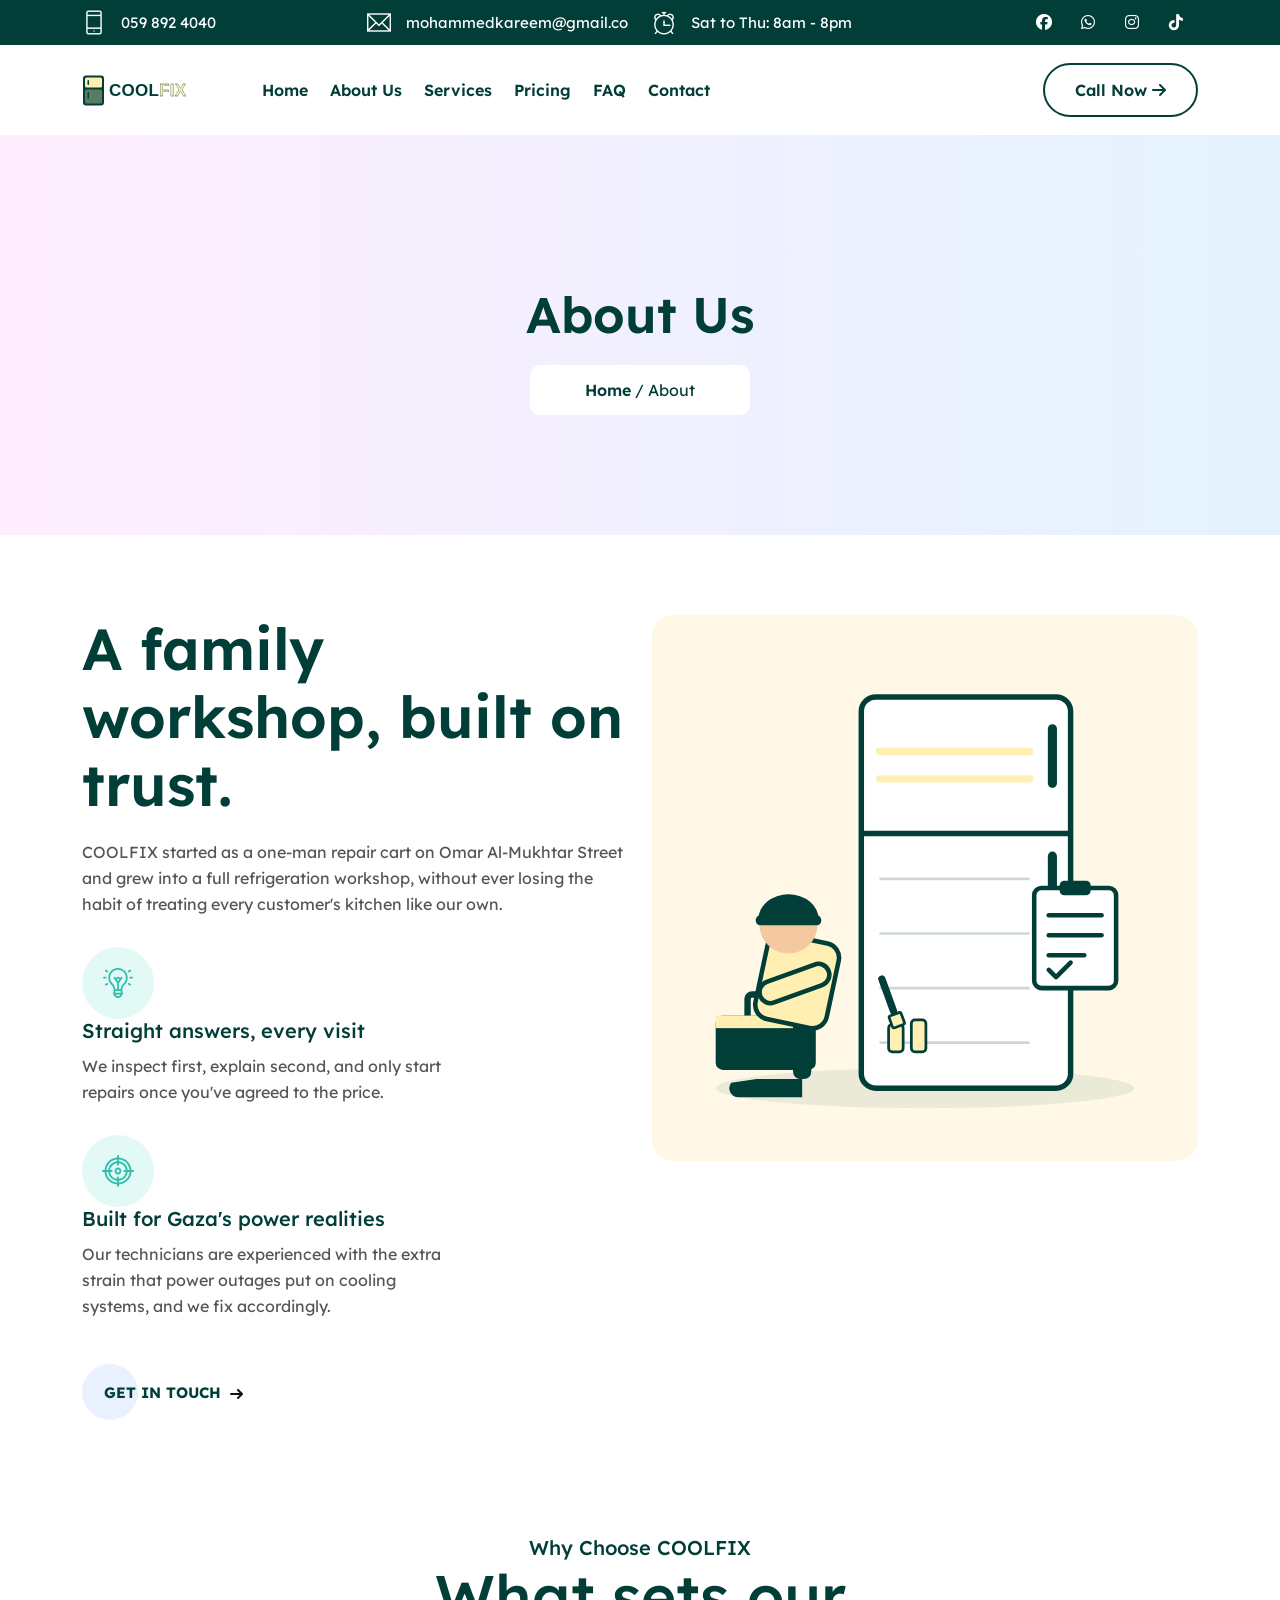
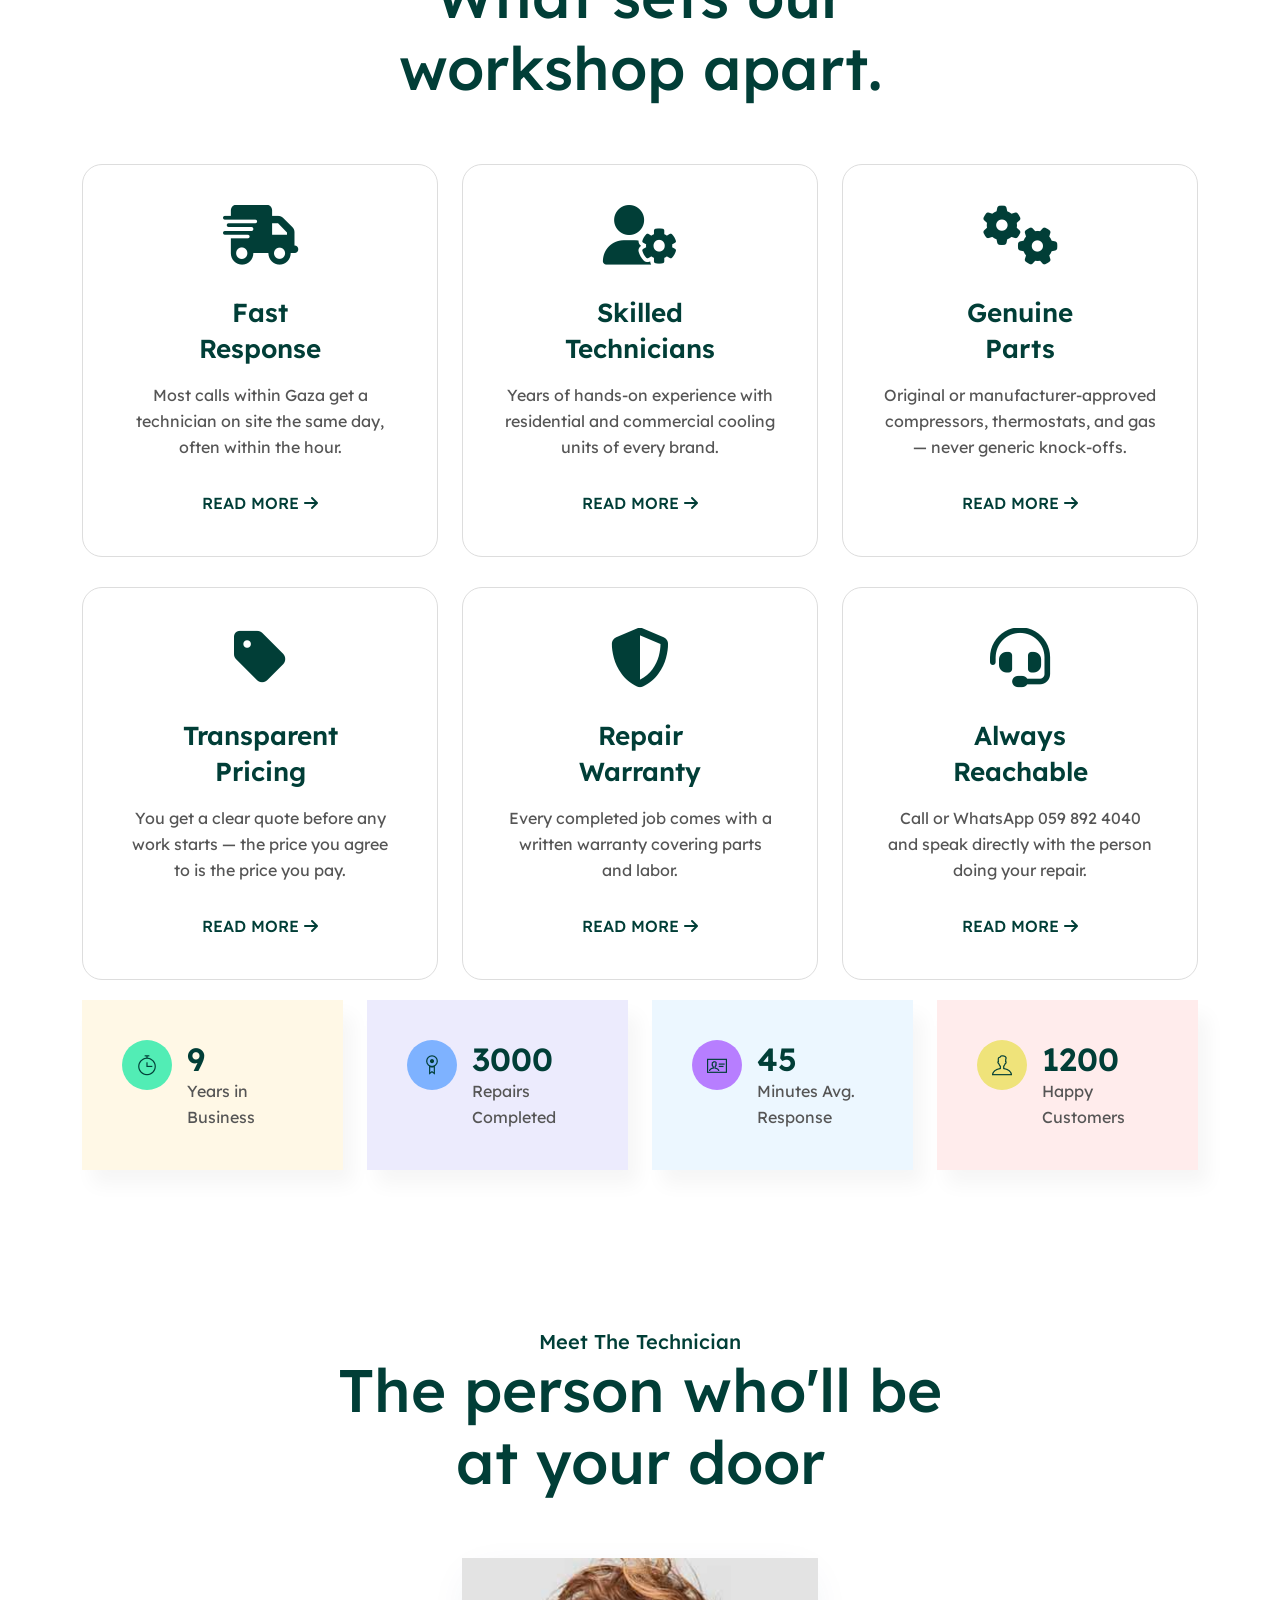
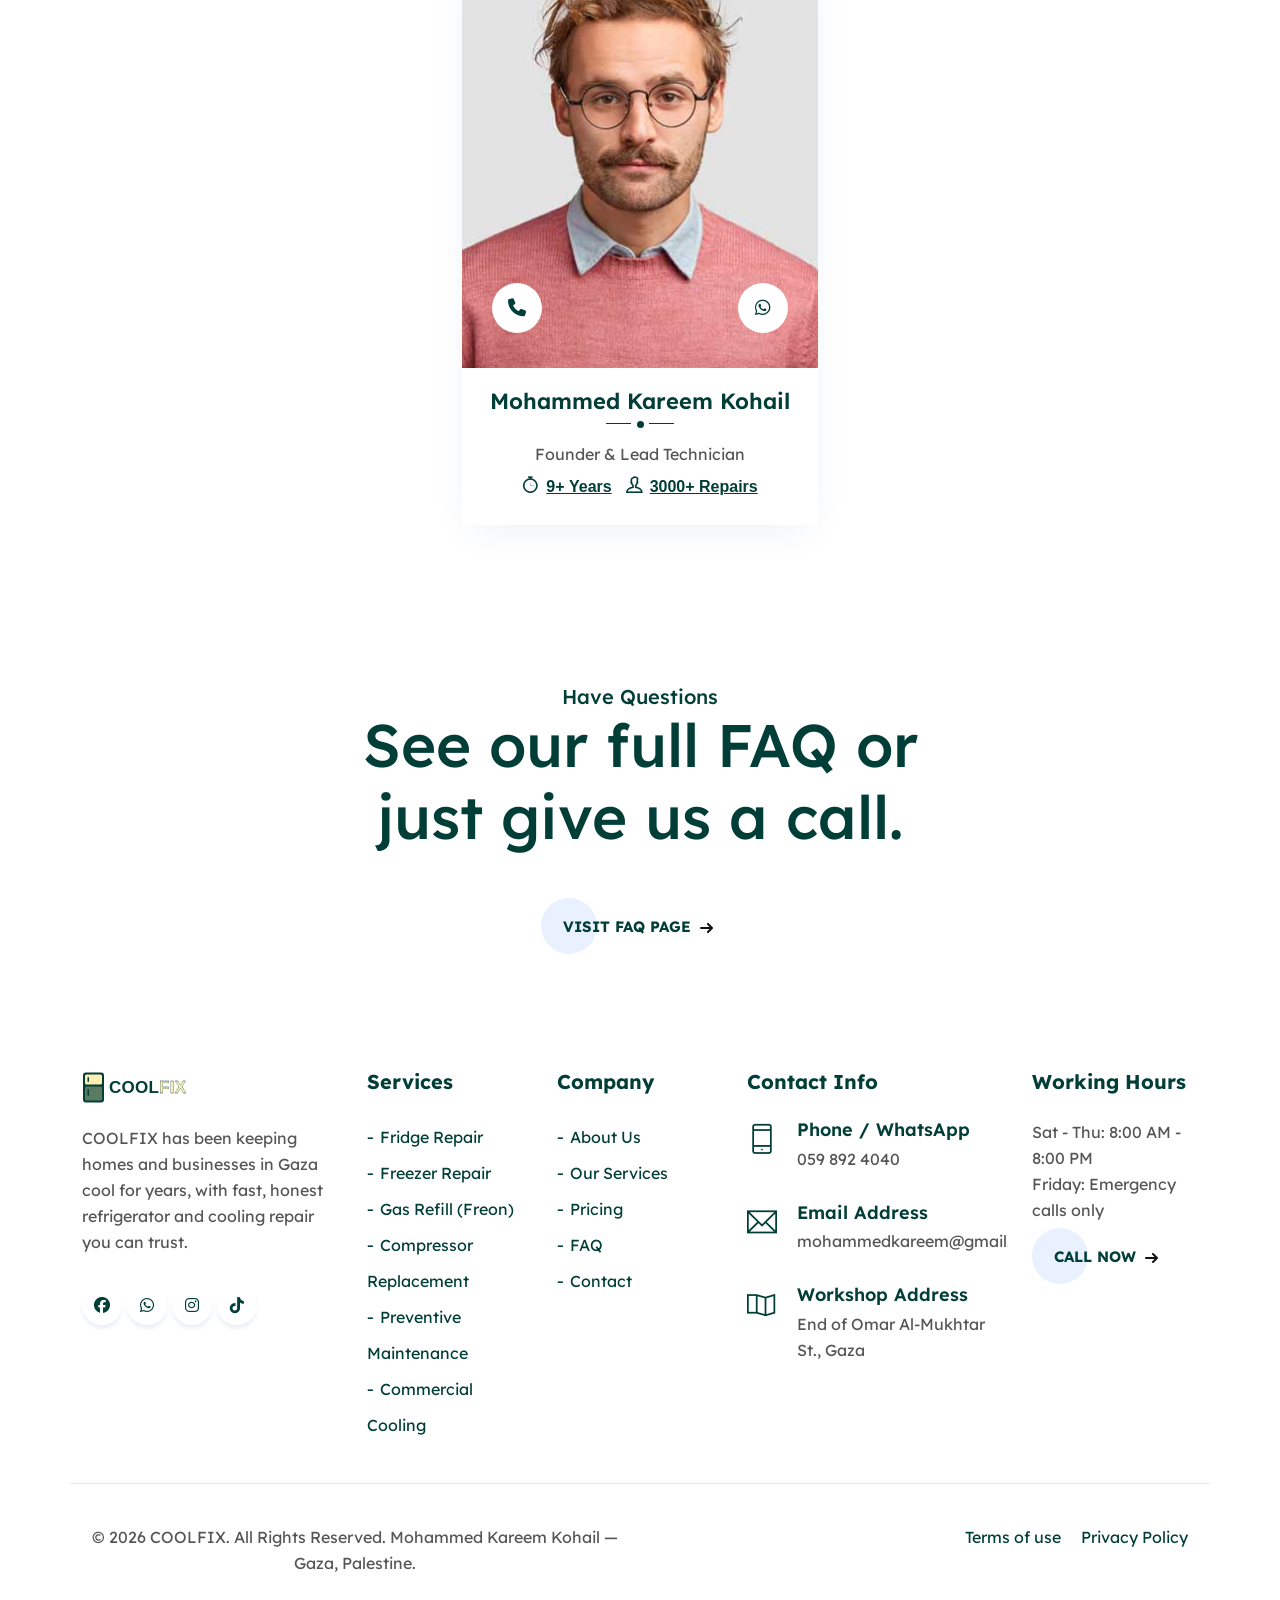
==== commit 51bcc89a: "link" ====
--- a/about.html
+++ b/about.html
@@ -1,44 +1,48 @@
 <!DOCTYPE html>
 <html lang="en">
-	<head>
-		<!-- Meta -->
-		<meta charset="utf-8">
-		<meta http-equiv="X-UA-Compatible" content="IE=edge">
-		<meta name="viewport" content="width=device-width, initial-scale=1">
-		<!-- The above 3 meta tags *must* come first in the head; any other head content must come *after* these tags -->
-		<meta name="description" content="Meet COOLFIX, a Gaza-based refrigeration and cooling repair workshop led by Mohammed Kareem Kohail.">
-		<meta name="keywords" content="refrigerator repair, fridge repair, refrigeration maintenance, cooling technician, Gaza appliance repair, freezer repair, AC repair, COOLFIX">
-		<meta name="author" content="COOLFIX">
-		<!-- SITE TITLE -->
-		<title>About Us - COOLFIX</title>
-		<!-- Latest Bootstrap min CSS -->
-		<link rel="stylesheet" href="assets/bootstrap/css/bootstrap.min.css">
-		<!-- Google Font -->
-		<link href="https://fonts.googleapis.com/css2?family=Lexend:wght@300;400;500;600;700&display=swap" rel="stylesheet">
-		<!-- Font Awesome CSS -->
-		<link rel="stylesheet" href="assets/webfonts/themify-icons.css">
-		<!-- All Min Css -->
-		<link rel="stylesheet" href="assets/css/all.min.css">
-		<link rel="stylesheet" href="assets/css/fontawesome.min.css">
-		<!--- owl carousel Css-->
-		<link rel="stylesheet" href="assets/owlcarousel/css/owl.carousel.css">
-		<link rel="stylesheet" href="assets/owlcarousel/css/owl.theme.css">
-		<!-- MAGNIFIC CSS -->
-		<link rel="stylesheet" href="assets/css/magnific-popup.css">
-		<!--jquery-simple-mobilemenu Css-->
-        <link rel="stylesheet" href="assets/css/jquery-simple-mobilemenu.css">
-		<!-- animate CSS -->
-		<link rel="stylesheet" href="assets/css/animate.css">
-		<!-- Style CSS -->
-		<link rel="stylesheet" href="assets/css/style.css">
-		<link rel="icon" type="image/svg+xml" href="assets/images/brand/logo.svg">
-		<!-- HTML5 shim and Respond.js IE8 support of HTML5 elements and media queries -->
-		<!-- WARNING: Respond.js doesn't work if you view the page via file:// -->
-		<!--[if lt IE 9]>
+
+<head>
+	<!-- Meta -->
+	<meta charset="utf-8">
+	<meta http-equiv="X-UA-Compatible" content="IE=edge">
+	<meta name="viewport" content="width=device-width, initial-scale=1">
+	<!-- The above 3 meta tags *must* come first in the head; any other head content must come *after* these tags -->
+	<meta name="description"
+		content="Meet COOLFIX, a Gaza-based refrigeration and cooling repair workshop led by Mohammed Kareem Kohail.">
+	<meta name="keywords"
+		content="refrigerator repair, fridge repair, refrigeration maintenance, cooling technician, Gaza appliance repair, freezer repair, AC repair, COOLFIX">
+	<meta name="author" content="COOLFIX">
+	<!-- SITE TITLE -->
+	<title>About Us - COOLFIX</title>
+	<!-- Latest Bootstrap min CSS -->
+	<link rel="stylesheet" href="assets/bootstrap/css/bootstrap.min.css">
+	<!-- Google Font -->
+	<link href="https://fonts.googleapis.com/css2?family=Lexend:wght@300;400;500;600;700&display=swap" rel="stylesheet">
+	<!-- Font Awesome CSS -->
+	<link rel="stylesheet" href="assets/webfonts/themify-icons.css">
+	<!-- All Min Css -->
+	<link rel="stylesheet" href="assets/css/all.min.css">
+	<link rel="stylesheet" href="assets/css/fontawesome.min.css">
+	<!--- owl carousel Css-->
+	<link rel="stylesheet" href="assets/owlcarousel/css/owl.carousel.css">
+	<link rel="stylesheet" href="assets/owlcarousel/css/owl.theme.css">
+	<!-- MAGNIFIC CSS -->
+	<link rel="stylesheet" href="assets/css/magnific-popup.css">
+	<!--jquery-simple-mobilemenu Css-->
+	<link rel="stylesheet" href="assets/css/jquery-simple-mobilemenu.css">
+	<!-- animate CSS -->
+	<link rel="stylesheet" href="assets/css/animate.css">
+	<!-- Style CSS -->
+	<link rel="stylesheet" href="assets/css/style.css">
+	<link rel="icon" type="image/svg+xml" href="assets/images/brand/logo.svg">
+	<!-- HTML5 shim and Respond.js IE8 support of HTML5 elements and media queries -->
+	<!-- WARNING: Respond.js doesn't work if you view the page via file:// -->
+	<!--[if lt IE 9]>
 		  <script src="https://oss.maxcdn.com/html5shiv/3.7.2/html5shiv.min.js"></script>
 		  <script src="https://oss.maxcdn.com/respond/1.4.2/respond.min.js"></script>
 		<![endif]-->
 </head>
+
 <body>
 
 	<!-- START PRELOADER -->
@@ -74,10 +78,14 @@
 					<div class="col-lg-3 col-md-4 col-sm-6 col-xs-12">
 						<div class="top_social_profile">
 							<ul>
-								<li><a href="#" class="top_f_facebook"><i class="fa-brands fa-facebook"></i></a></li>
-								<li><a href="#" class="top_f_twitter"><i class="fa-brands fa-whatsapp"></i></a></li>
-								<li><a href="#" class="top_f_instagram"><i class="fa-brands fa-instagram"></i></a></li>
-								<li><a href="#" class="top_f_linkedin"><i class="fa-brands fa-tiktok"></i></a></li>
+								<li><a href="https://www.facebook.com/profile.php?id=100010037628573&locale=ar_AR"
+										class="top_f_facebook"><i class="fa-brands fa-facebook"></i></a></li>
+								<li><a href="https://wa.meً/972598924040" class="top_f_twitter"><i
+											class="fa-brands fa-whatsapp"></i></a></li>
+								<li><a href="https://www.instagram.com/abo______kareem/" class="top_f_instagram"><i
+											class="fa-brands fa-instagram"></i></a></li>
+								<li><a href="https://www.tiktok.com/@mohammed.zaeim2" class="top_f_linkedin"><i
+											class="fa-brands fa-tiktok"></i></a></li>
 							</ul>
 						</div>
 					</div><!--- END COL -->
@@ -111,7 +119,8 @@
 
 					<div class="col-30 d-none d-xl-block text-end align-self-center">
 						<div class="call_to_action">
-							<a class="btn_two" href="tel:+970598924040">Call Now <i class="fa-solid fa-arrow-right"></i></a>
+							<a class="btn_two" href="tel:+970598924040">Call Now <i
+									class="fa-solid fa-arrow-right"></i></a>
 						</div><!--- END SOCIAL PROFILE -->
 					</div><!--- END Col -->
 
@@ -131,7 +140,8 @@
 		<section class="section-top">
 			<div class="container">
 				<div class="col-lg-10 offset-lg-1 text-center">
-					<div class="section-top-title wow fadeInRight" data-wow-duration="1s" data-wow-delay="0.3s" data-wow-offset="0">
+					<div class="section-top-title wow fadeInRight" data-wow-duration="1s" data-wow-delay="0.3s"
+						data-wow-offset="0">
 						<h1>About Us</h1>
 						<ul>
 							<li><a href="index.html">Home</a></li>
@@ -142,16 +152,19 @@
 			</div><!--- END CONTAINER -->
 		</section>
 		<!-- END SECTION TOP -->
-		</div><!-- END  TOP HEADER CLASS -->
+	</div><!-- END  TOP HEADER CLASS -->
 
 	<!-- START ABOUT US HOME ONE -->
 	<section class="ab_one section-padding">
 		<div class="container">
 			<div class="row">
-				<div class="col-lg-6 col-sm-12 col-xs-12 wow fadeInUp" data-wow-duration="1s" data-wow-delay="0.1s" data-wow-offset="0">
+				<div class="col-lg-6 col-sm-12 col-xs-12 wow fadeInUp" data-wow-duration="1s" data-wow-delay="0.1s"
+					data-wow-offset="0">
 					<div class="ab_content">
 						<h2>A family workshop, built on trust.</h2>
-						<p>COOLFIX started as a one-man repair cart on Omar Al-Mukhtar Street and grew into a full refrigeration workshop, without ever losing the habit of treating every customer's kitchen like our own.</p>
+						<p>COOLFIX started as a one-man repair cart on Omar Al-Mukhtar Street and grew into a full
+							refrigeration workshop, without ever losing the habit of treating every customer's kitchen
+							like our own.</p>
 					</div>
 					<div class="abmv">
 						<img src="assets/images/all-img/light.svg" alt="" />
@@ -161,20 +174,23 @@
 					<div class="abmv">
 						<img src="assets/images/all-img/target.svg" alt="" />
 						<h4>Built for Gaza's power realities</h4>
-						<p>Our technicians are experienced with the extra strain that power outages put on cooling systems, and we fix accordingly.</p>
+						<p>Our technicians are experienced with the extra strain that power outages put on cooling
+							systems, and we fix accordingly.</p>
 					</div>
 					<div class="cta_two">
 						<a href="contact.html" class="cta"><span>Get In Touch</span>
-						  <svg width="13px" height="10px" viewBox="0 0 13 10">
-							<path d="M1,5 L11,5"></path>
-							<polyline points="8 1 12 5 8 9"></polyline>
-						  </svg>
+							<svg width="13px" height="10px" viewBox="0 0 13 10">
+								<path d="M1,5 L11,5"></path>
+								<polyline points="8 1 12 5 8 9"></polyline>
+							</svg>
 						</a>
 					</div>
 				</div><!--- END COL -->
-				<div class="col-lg-6 col-sm-12 col-xs-12 wow fadeInUp" data-wow-duration="1s" data-wow-delay="0.2s" data-wow-offset="0">
+				<div class="col-lg-6 col-sm-12 col-xs-12 wow fadeInUp" data-wow-duration="1s" data-wow-delay="0.2s"
+					data-wow-offset="0">
 					<div class="ab_img">
-						<img src="assets/images/brand/about-illustration.svg" class="img-fluid" alt="Technician servicing a refrigerator">
+						<img src="assets/images/brand/about-illustration.svg" class="img-fluid"
+							alt="Technician servicing a refrigerator">
 					</div>
 				</div><!--- END COL -->
 			</div><!--- END ROW -->
@@ -184,13 +200,14 @@
 
 	<!-- START WHY CHOOSE US-->
 	<section class="marketing_content_area section-padding">
-	   <div class="container">
+		<div class="container">
 			<div class="section-title">
 				<h4>Why Choose COOLFIX</h4>
 				<h1>What sets our workshop apart.</h1>
 			</div>
 			<div class="row">
-				<div class="col-lg-4 col-sm-6 col-xs-12 wow fadeInUp" data-wow-duration="1s" data-wow-delay="0.1s" data-wow-offset="0">
+				<div class="col-lg-4 col-sm-6 col-xs-12 wow fadeInUp" data-wow-duration="1s" data-wow-delay="0.1s"
+					data-wow-offset="0">
 					<div class="single_feature_one">
 						<div class="sf_top">
 							<i class="fa-solid fa-truck-fast"></i>
@@ -200,37 +217,44 @@
 						<a href="contact.html">Read More <i class="fa-solid fa-arrow-right"></i></a>
 					</div>
 				</div><!-- END COL -->
-				<div class="col-lg-4 col-sm-6 col-xs-12 wow fadeInUp" data-wow-duration="1s" data-wow-delay="0.2s" data-wow-offset="0">
+				<div class="col-lg-4 col-sm-6 col-xs-12 wow fadeInUp" data-wow-duration="1s" data-wow-delay="0.2s"
+					data-wow-offset="0">
 					<div class="single_feature_one">
 						<div class="sf_top">
 							<i class="fa-solid fa-user-gear"></i>
 							<h2><a href="about.html">Skilled <br />Technicians</a></h2>
 						</div>
-						<p>Years of hands-on experience with residential and commercial cooling units of every brand.</p>
+						<p>Years of hands-on experience with residential and commercial cooling units of every brand.
+						</p>
 						<a href="about.html">Read More <i class="fa-solid fa-arrow-right"></i></a>
 					</div>
 				</div><!-- END COL -->
-				<div class="col-lg-4 col-sm-6 col-xs-12 wow fadeInUp" data-wow-duration="1s" data-wow-delay="0.3s" data-wow-offset="0">
+				<div class="col-lg-4 col-sm-6 col-xs-12 wow fadeInUp" data-wow-duration="1s" data-wow-delay="0.3s"
+					data-wow-offset="0">
 					<div class="single_feature_one">
 						<div class="sf_top">
 							<i class="fa-solid fa-gears"></i>
 							<h2><a href="services.html">Genuine <br />Parts</a></h2>
 						</div>
-						<p>Original or manufacturer-approved compressors, thermostats, and gas — never generic knock-offs.</p>
+						<p>Original or manufacturer-approved compressors, thermostats, and gas — never generic
+							knock-offs.</p>
 						<a href="services.html">Read More <i class="fa-solid fa-arrow-right"></i></a>
 					</div>
 				</div><!-- END COL -->
-				<div class="col-lg-4 col-sm-6 col-xs-12 wow fadeInUp" data-wow-duration="1s" data-wow-delay="0.4s" data-wow-offset="0">
+				<div class="col-lg-4 col-sm-6 col-xs-12 wow fadeInUp" data-wow-duration="1s" data-wow-delay="0.4s"
+					data-wow-offset="0">
 					<div class="single_feature_one">
 						<div class="sf_top">
 							<i class="fa-solid fa-tag"></i>
 							<h2><a href="pricing.html">Transparent <br />Pricing</a></h2>
 						</div>
-						<p>You get a clear quote before any work starts — the price you agree to is the price you pay.</p>
+						<p>You get a clear quote before any work starts — the price you agree to is the price you pay.
+						</p>
 						<a href="pricing.html">Read More <i class="fa-solid fa-arrow-right"></i></a>
 					</div>
 				</div><!-- END COL -->
-				<div class="col-lg-4 col-sm-6 col-xs-12 wow fadeInUp" data-wow-duration="1s" data-wow-delay="0.5s" data-wow-offset="0">
+				<div class="col-lg-4 col-sm-6 col-xs-12 wow fadeInUp" data-wow-duration="1s" data-wow-delay="0.5s"
+					data-wow-offset="0">
 					<div class="single_feature_one">
 						<div class="sf_top">
 							<i class="fa-solid fa-shield-halved"></i>
@@ -240,7 +264,8 @@
 						<a href="pricing.html">Read More <i class="fa-solid fa-arrow-right"></i></a>
 					</div>
 				</div><!-- END COL -->
-				<div class="col-lg-4 col-sm-6 col-xs-12 wow fadeInUp" data-wow-duration="1s" data-wow-delay="0.6s" data-wow-offset="0">
+				<div class="col-lg-4 col-sm-6 col-xs-12 wow fadeInUp" data-wow-duration="1s" data-wow-delay="0.6s"
+					data-wow-offset="0">
 					<div class="single_feature_one">
 						<div class="sf_top">
 							<i class="fa-solid fa-headset"></i>
@@ -294,18 +319,20 @@
 
 	<!-- START TEAM (owner/technician) -->
 	<section class="team_member section-padding">
-	   <div class="container">
+		<div class="container">
 			<div class="section-title">
 				<h4>Meet The Technician</h4>
 				<h1>The person who'll be at your door</h1>
 			</div>
 			<div class="row text-center justify-content-center">
-				<div class="col-md-4 col-sm-6 col-xs-12 wow fadeInUp" data-wow-duration="1s" data-wow-delay="0.1s" data-wow-offset="0">
+				<div class="col-md-4 col-sm-6 col-xs-12 wow fadeInUp" data-wow-duration="1s" data-wow-delay="0.1s"
+					data-wow-offset="0">
 					<div class="our-team">
 						<div class="team_img">
 							<img src="assets/images/team/1.jpg" alt="Mohammed Kareem Kohail">
 							<ul class="social">
-								<li><a href="tel:+970598924040" class="top_f_facebook"><i class="fa-solid fa-phone"></i></a></li>
+								<li><a href="tel:+970598924040" class="top_f_facebook"><i
+											class="fa-solid fa-phone"></i></a></li>
 								<li><a href="#" class="top_f_twitter"><i class="fa-brands fa-whatsapp"></i></a></li>
 							</ul>
 						</div>
@@ -326,7 +353,7 @@
 
 	<!-- START CTA BANNER -->
 	<section class="marketing_content_area section-padding">
-	   <div class="container">
+		<div class="container">
 			<div class="section-title text-center">
 				<h4>Have Questions</h4>
 				<h1>See our full FAQ or just give us a call.</h1>
@@ -334,10 +361,10 @@
 			<div class="row justify-content-center text-center">
 				<div class="col-lg-8">
 					<a href="faq.html" class="cta"><span>Visit FAQ Page</span>
-					  <svg width="13px" height="10px" viewBox="0 0 13 10">
-						<path d="M1,5 L11,5"></path>
-						<polyline points="8 1 12 5 8 9"></polyline>
-					  </svg>
+						<svg width="13px" height="10px" viewBox="0 0 13 10">
+							<path d="M1,5 L11,5"></path>
+							<polyline points="8 1 12 5 8 9"></polyline>
+						</svg>
 					</a>
 				</div>
 			</div>
@@ -352,14 +379,19 @@
 				<div class="col-lg-3 col-sm-6 col-xs-12">
 					<div class="single_footer">
 						<a href="index.html"><img src="assets/images/brand/logo.svg" alt="COOLFIX"></a>
-						<p>COOLFIX has been keeping homes and businesses in Gaza cool for years, with fast, honest refrigerator and cooling repair you can trust.</p>
+						<p>COOLFIX has been keeping homes and businesses in Gaza cool for years, with fast, honest
+							refrigerator and cooling repair you can trust.</p>
 					</div>
 					<div class="foot_social">
 						<ul>
-							<li><a href="#" class="top_f_facebook"><i class="fa-brands fa-facebook"></i></a></li>
-							<li><a href="#" class="top_f_twitter"><i class="fa-brands fa-whatsapp"></i></a></li>
-							<li><a href="#" class="top_f_instagram"><i class="fa-brands fa-instagram"></i></a></li>
-							<li><a href="#" class="top_f_linkedin"><i class="fa-brands fa-tiktok"></i></a></li>
+							<li><a href="https://www.facebook.com/profile.php?id=100010037628573&locale=ar_AR"
+									class="top_f_facebook"><i class="fa-brands fa-facebook"></i></a></li>
+							<li><a href="https://wa.meً/972598924040" class="top_f_twitter"><i
+										class="fa-brands fa-whatsapp"></i></a></li>
+							<li><a href="https://www.instagram.com/abo______kareem/" class="top_f_instagram"><i
+										class="fa-brands fa-instagram"></i></a></li>
+							<li><a href="https://www.tiktok.com/@mohammed.zaeim2" class="top_f_linkedin"><i
+										class="fa-brands fa-tiktok"></i></a></li>
 						</ul>
 					</div>
 				</div><!--- END COL -->
@@ -417,10 +449,10 @@
 						</ul>
 						<div class="cta_two" style="margin-top:20px;">
 							<a href="tel:+970598924040" class="cta"><span>Call Now</span>
-							  <svg width="13px" height="10px" viewBox="0 0 13 10">
-								<path d="M1,5 L11,5"></path>
-								<polyline points="8 1 12 5 8 9"></polyline>
-							  </svg>
+								<svg width="13px" height="10px" viewBox="0 0 13 10">
+									<path d="M1,5 L11,5"></path>
+									<polyline points="8 1 12 5 8 9"></polyline>
+								</svg>
 							</a>
 						</div>
 					</div>
@@ -446,28 +478,29 @@
 	<!-- END FOOTER -->
 
 	<!-- Latest jQuery -->
-		<script src="assets/js/jquery-1.12.4.min.js"></script>
+	<script src="assets/js/jquery-1.12.4.min.js"></script>
 	<!-- Latest compiled and minified Bootstrap -->
-		<script src="assets/bootstrap/js/bootstrap.min.js"></script>
+	<script src="assets/bootstrap/js/bootstrap.min.js"></script>
 	<!-- owl-carousel min js  -->
-		<script src="assets/owlcarousel/js/owl.carousel.min.js"></script>
+	<script src="assets/owlcarousel/js/owl.carousel.min.js"></script>
 	<!-- jquery-simple-mobilemenu.min -->
-		<script src="assets/js/jquery-simple-mobilemenu.js"></script>
+	<script src="assets/js/jquery-simple-mobilemenu.js"></script>
 	<!-- magnific-popup js -->
-		<script src="assets/js/jquery.magnific-popup.min.js"></script>
+	<script src="assets/js/jquery.magnific-popup.min.js"></script>
 	<!-- jquery mixitup min js -->
-		<script src="assets/js/jquery.mixitup.js"></script>
-    <!-- GSAP AND LOCOMOTIV JS-->
-		<script src="assets/js/gsap.min.js"></script>
-		<script src="assets/js/ScrollTrigger.min.js"></script>
-		<script src="assets/js/lenis.js"></script>
+	<script src="assets/js/jquery.mixitup.js"></script>
+	<!-- GSAP AND LOCOMOTIV JS-->
+	<script src="assets/js/gsap.min.js"></script>
+	<script src="assets/js/ScrollTrigger.min.js"></script>
+	<script src="assets/js/lenis.js"></script>
 	<!-- scrolltopcontrol js -->
-		<script src="assets/js/scrolltopcontrol.js"></script>
+	<script src="assets/js/scrolltopcontrol.js"></script>
 	<!-- jquery inview js -->
-		<script src="assets/js/jquery.inview.min.js"></script>
+	<script src="assets/js/jquery.inview.min.js"></script>
 	<!-- WOW - Reveal Animations When You Scroll -->
-		<script src="assets/js/wow.min.js"></script>
+	<script src="assets/js/wow.min.js"></script>
 	<!-- scripts js -->
-		<script src="assets/js/scripts.js"></script>
+	<script src="assets/js/scripts.js"></script>
 </body>
-</html>
+
+</html>
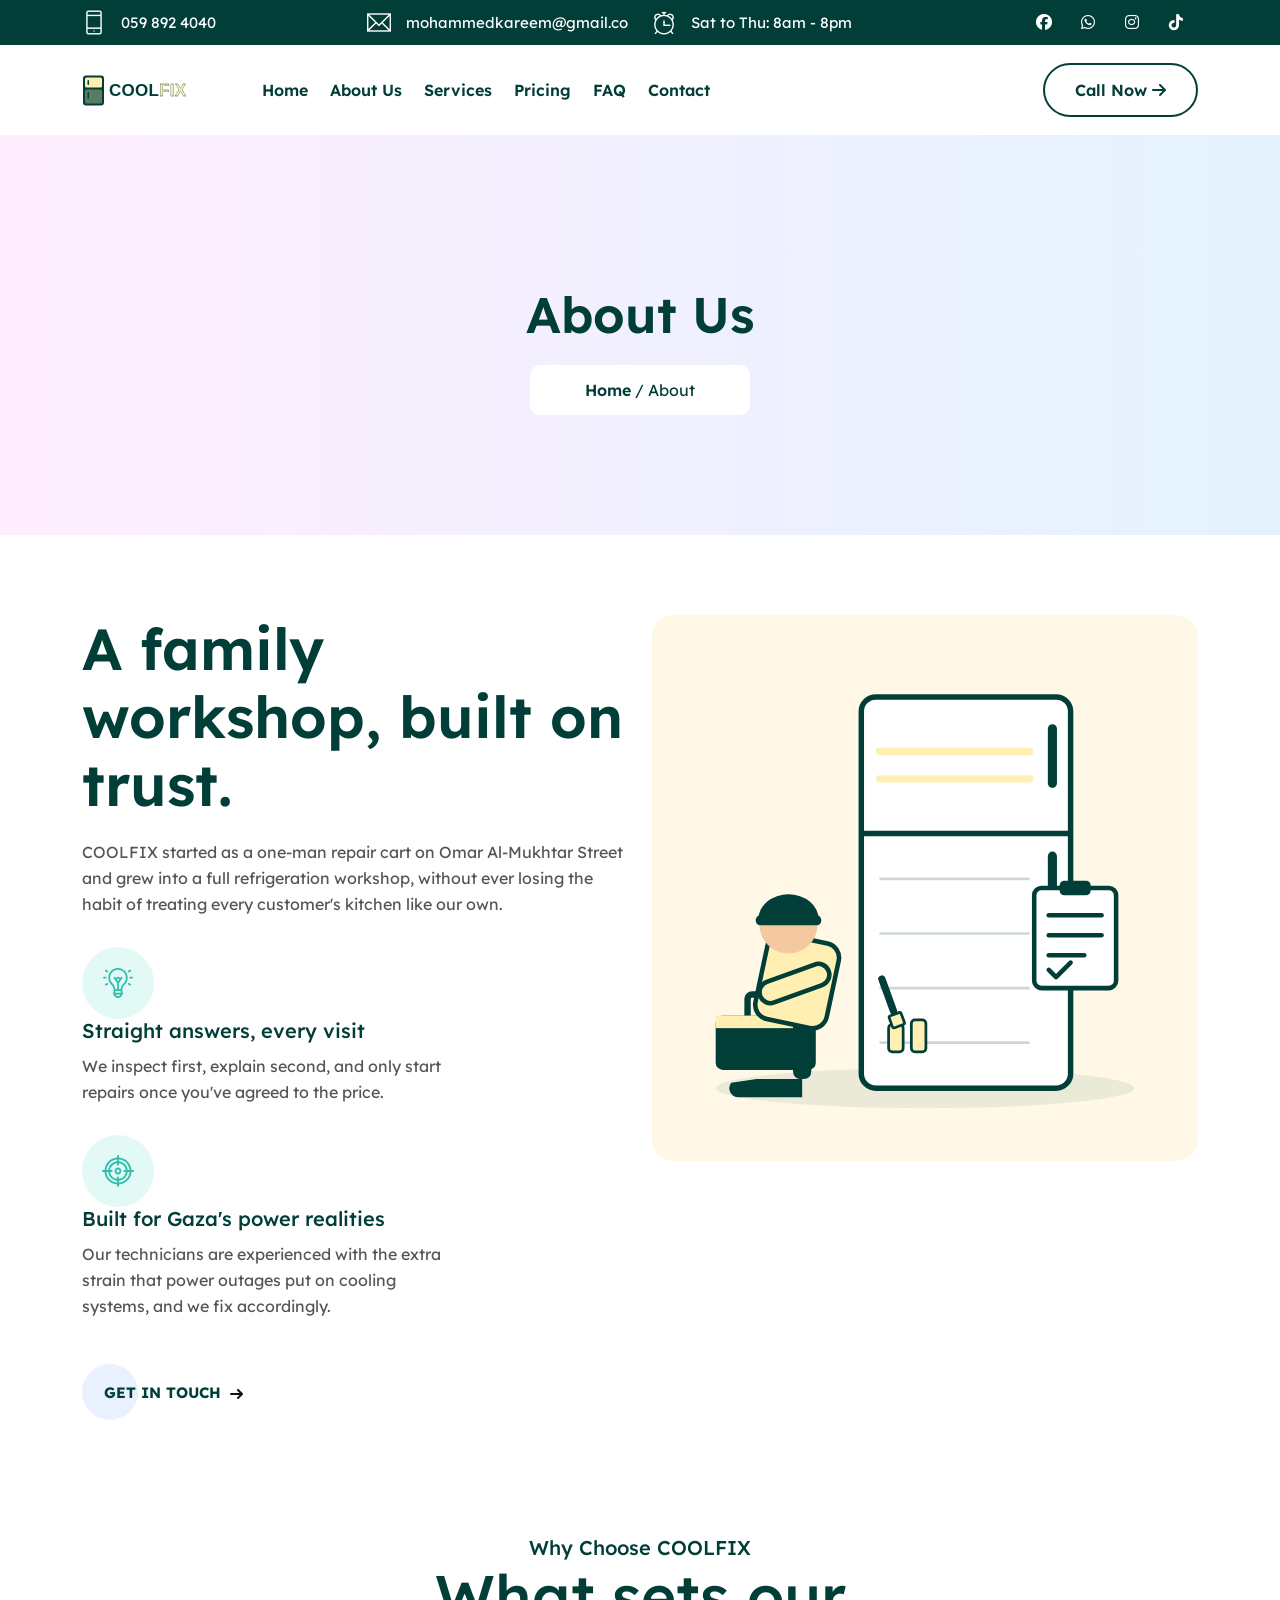
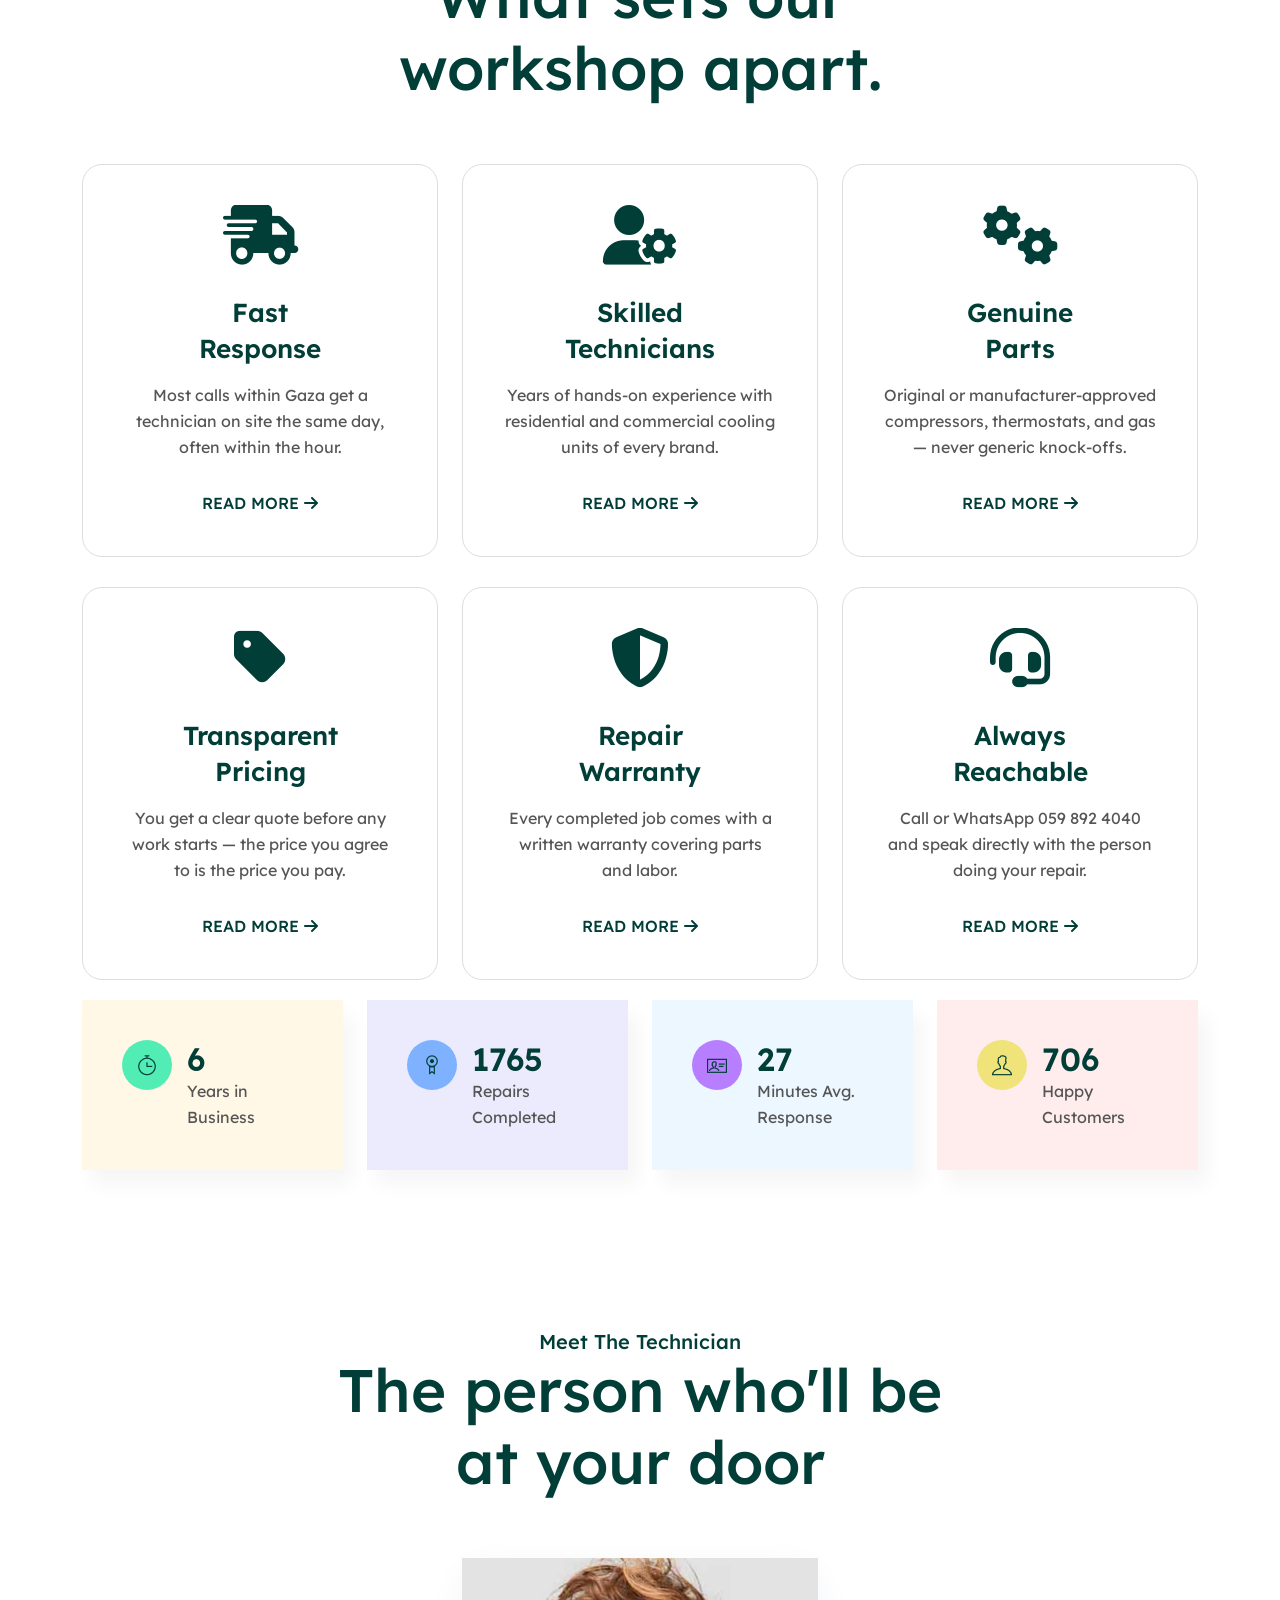
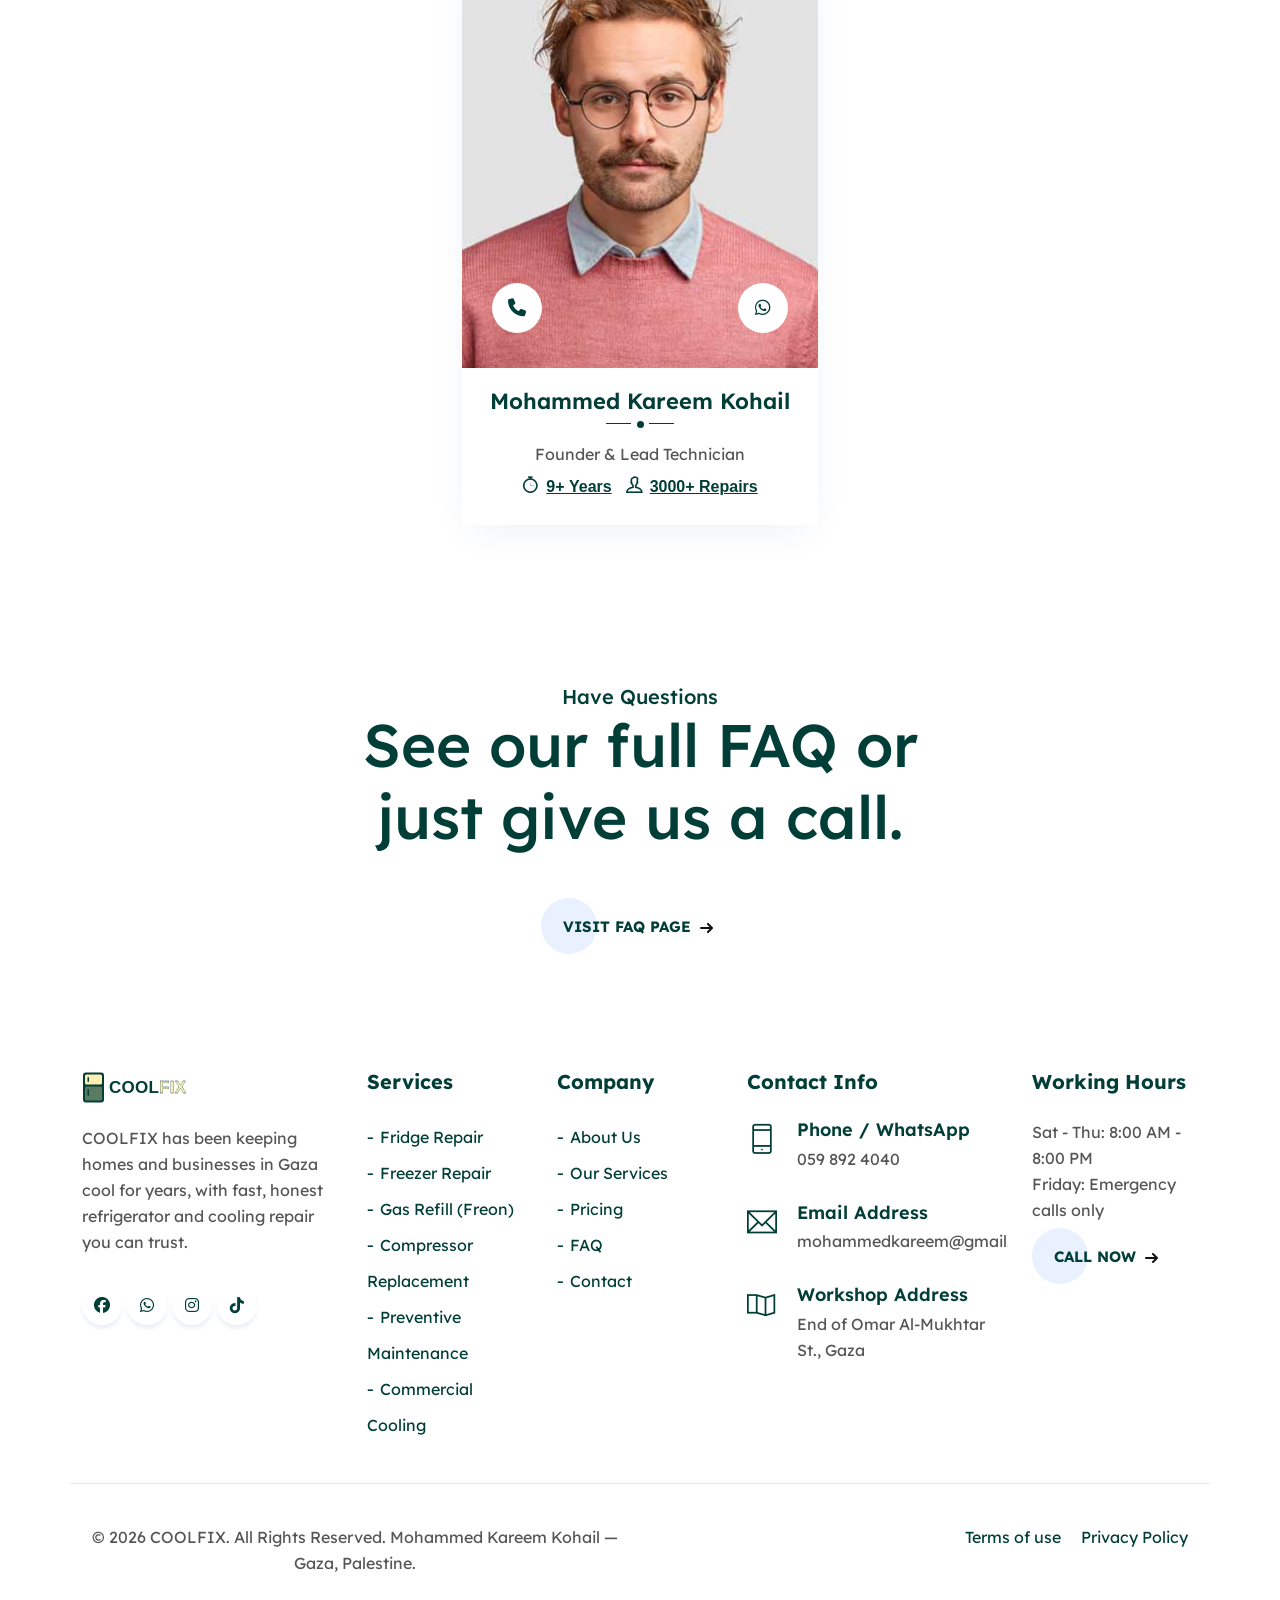
==== commit c4622a77: "link2" ====
--- a/about.html
+++ b/about.html
@@ -80,7 +80,7 @@
 							<ul>
 								<li><a href="https://www.facebook.com/profile.php?id=100010037628573&locale=ar_AR"
 										class="top_f_facebook"><i class="fa-brands fa-facebook"></i></a></li>
-								<li><a href="https://wa.meً/972598924040" class="top_f_twitter"><i
+								<li><a href="https://wa.me/972598924040" class="top_f_twitter"><i
 											class="fa-brands fa-whatsapp"></i></a></li>
 								<li><a href="https://www.instagram.com/abo______kareem/" class="top_f_instagram"><i
 											class="fa-brands fa-instagram"></i></a></li>
@@ -386,7 +386,7 @@
 						<ul>
 							<li><a href="https://www.facebook.com/profile.php?id=100010037628573&locale=ar_AR"
 									class="top_f_facebook"><i class="fa-brands fa-facebook"></i></a></li>
-							<li><a href="https://wa.meً/972598924040" class="top_f_twitter"><i
+							<li><a href="https://wa.me/972598924040" class="top_f_twitter"><i
 										class="fa-brands fa-whatsapp"></i></a></li>
 							<li><a href="https://www.instagram.com/abo______kareem/" class="top_f_instagram"><i
 										class="fa-brands fa-instagram"></i></a></li>
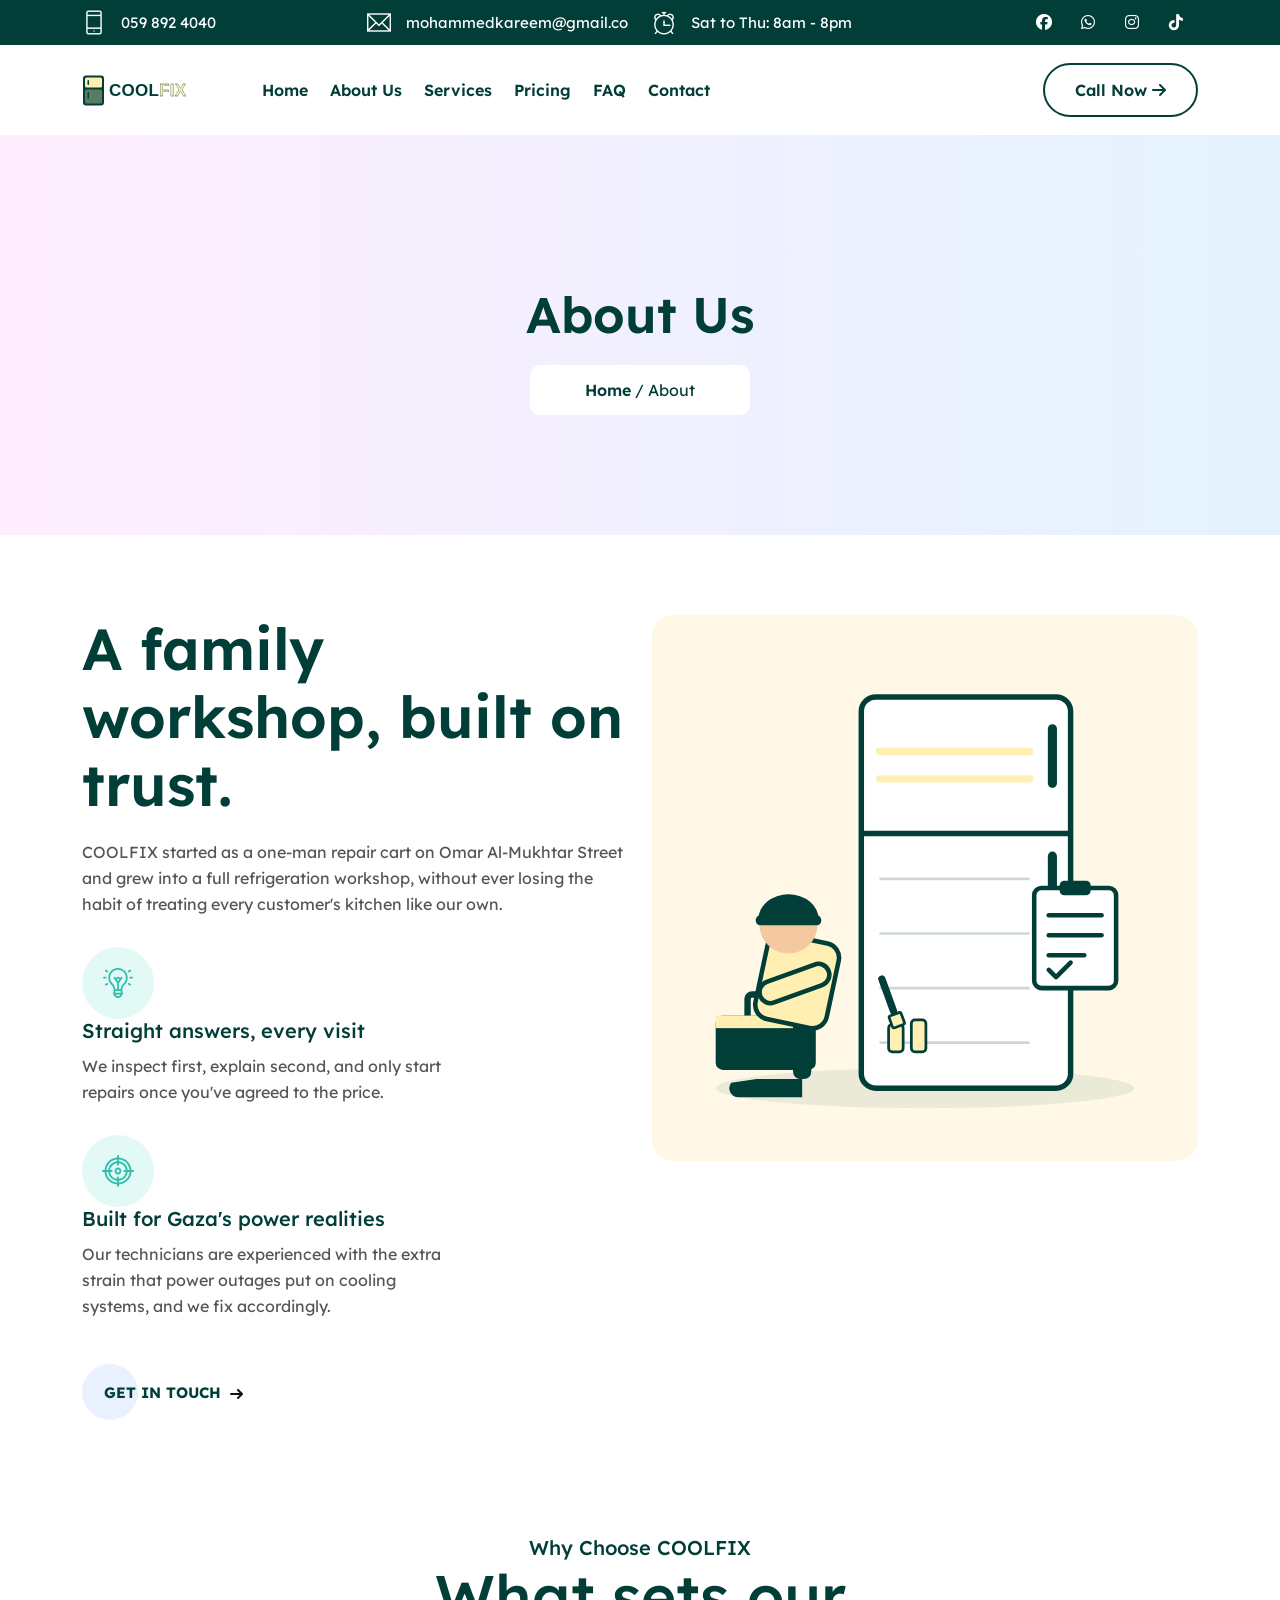
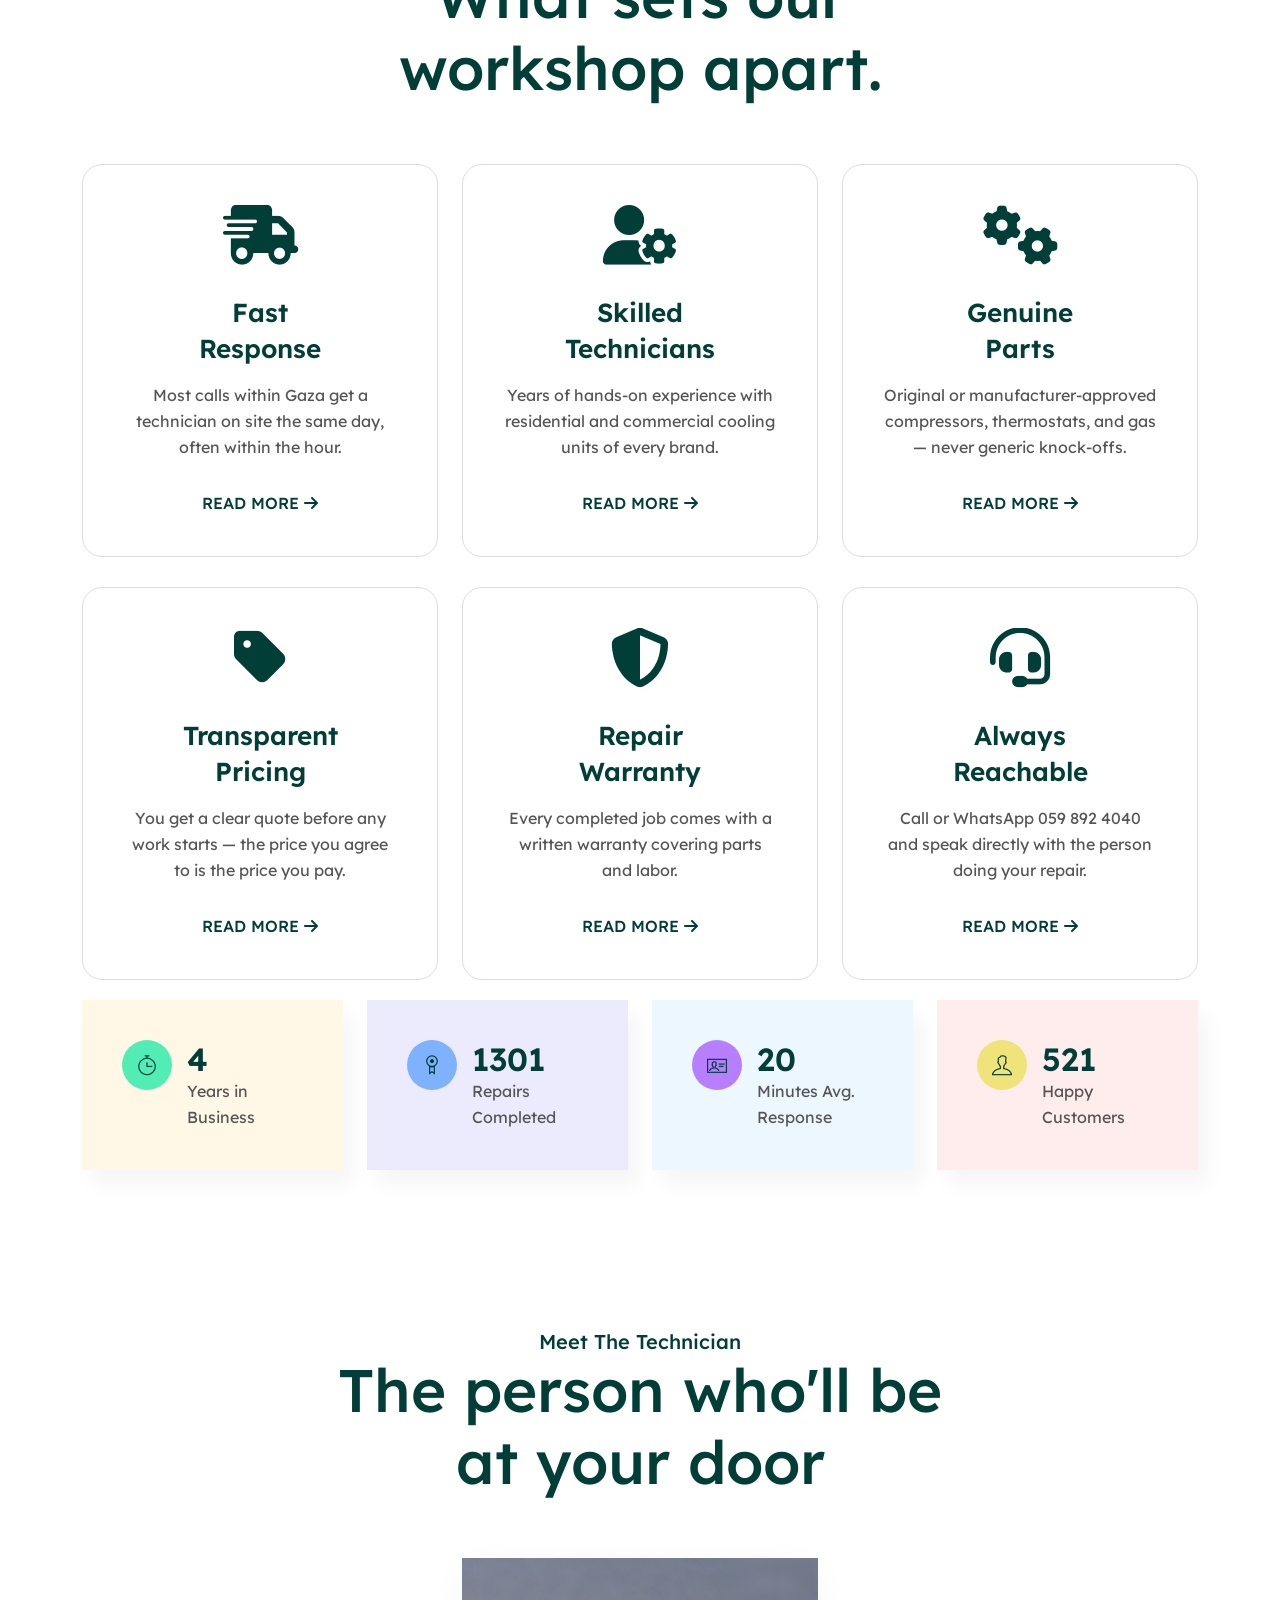
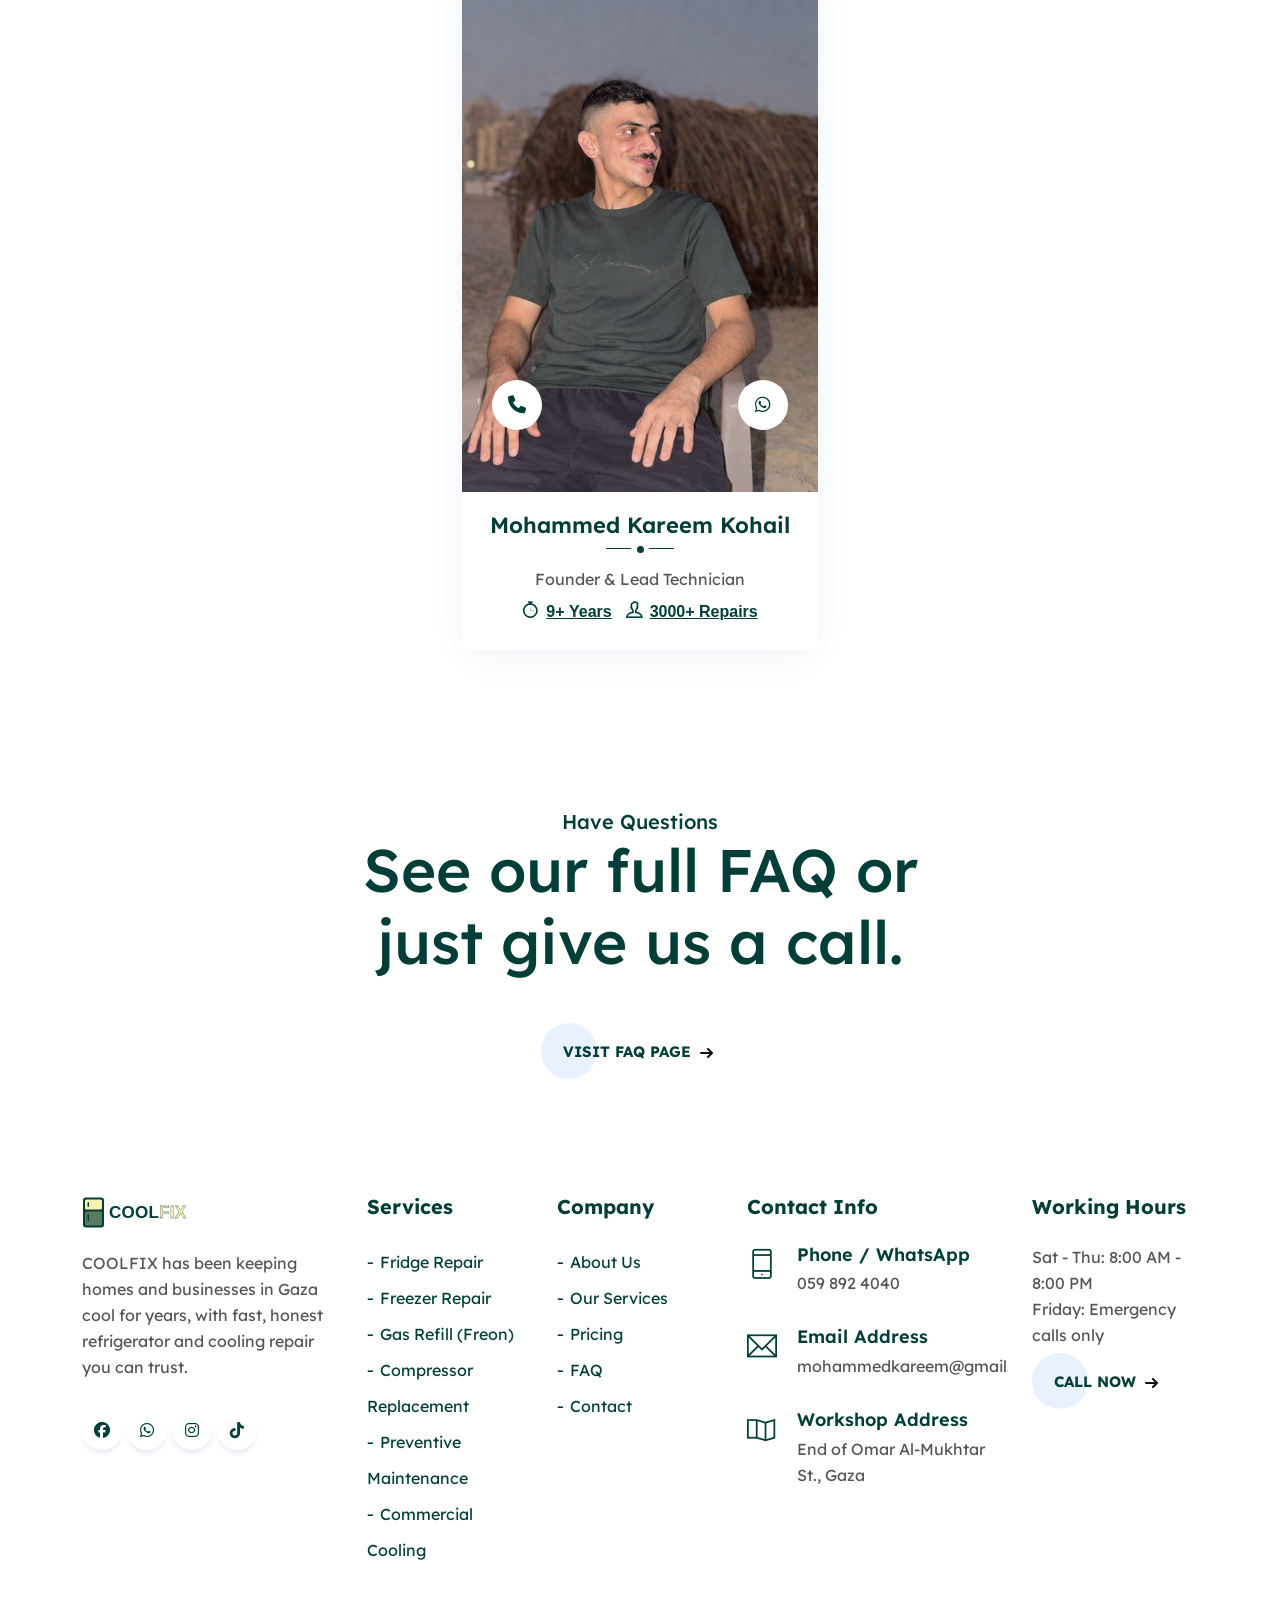
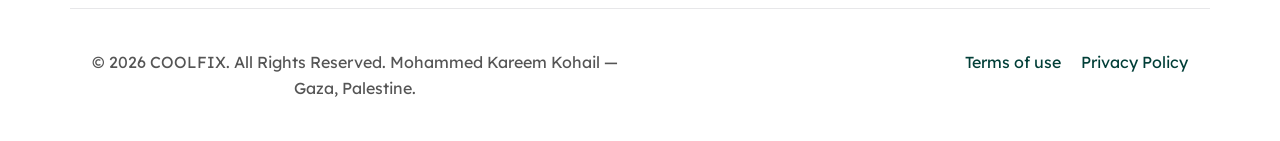
==== commit 38dfafda: "add image" ====
--- a/about.html
+++ b/about.html
@@ -329,7 +329,7 @@
 					data-wow-offset="0">
 					<div class="our-team">
 						<div class="team_img">
-							<img src="assets/images/team/1.jpg" alt="Mohammed Kareem Kohail">
+							<img src="assets/images/team/Copilot_202608111_164313.png" alt="Mohammed Kareem Kohail">
 							<ul class="social">
 								<li><a href="tel:+970598924040" class="top_f_facebook"><i
 											class="fa-solid fa-phone"></i></a></li>
--- a/assets/css/style.css
+++ b/assets/css/style.css
@@ -70,7 +70,7 @@
     transition: all 0.2s;
 }
 a:hover {
-    color: #fff;
+    color: #edcdcd;
     text-decoration: none;
 }
 a:focus {
@@ -223,7 +223,7 @@
   font-size: 48px;
   display: inline-block;
   font-weight: bold;
-  color: #013e37;
+  color: #048374;
   box-sizing: border-box;
   text-shadow: 0 0 2px #FFF, 0 0 1px #FFF, 0 0 1px #FFF;
   letter-spacing: 2px;
@@ -234,7 +234,7 @@
   position: absolute;
   left: 0;
   top: 0;
-  color: #013e37;
+  color: #012a25;
   width: 100%;
   height: 100%;
   overflow: hidden;
@@ -480,10 +480,10 @@
 .top_social_profile ul li a:hover{
 color:#fff;
 }
-.top_f_facebook:hover{background:#3B5998;}
-.top_f_twitter:hover{background:#1A90D9;}
-.top_f_instagram:hover{background:#FF5252;}
-.top_f_linkedin:hover{background:#0e76a8;}
+.top_f_facebook:hover{background:#1876f2b0;}
+.top_f_twitter:hover{background:#12b778;}
+.top_f_instagram:hover{background:rgb(255, 0, 157);}
+.top_f_linkedin:hover{background:#000000;}
 /*END LOGO WITH CONTACT*/
 /*
 * ----------------------------------------------------------------------------------------
@@ -2409,7 +2409,7 @@
 box-shadow:0px 60px 60px rgba(0,0,0,0.1);
 position:relative;
 z-index:100;
-transform: translate(0, -10px);
+transform: translate(0, -14px);
 }
 .single_tca img{
 	margin-bottom: 20px;
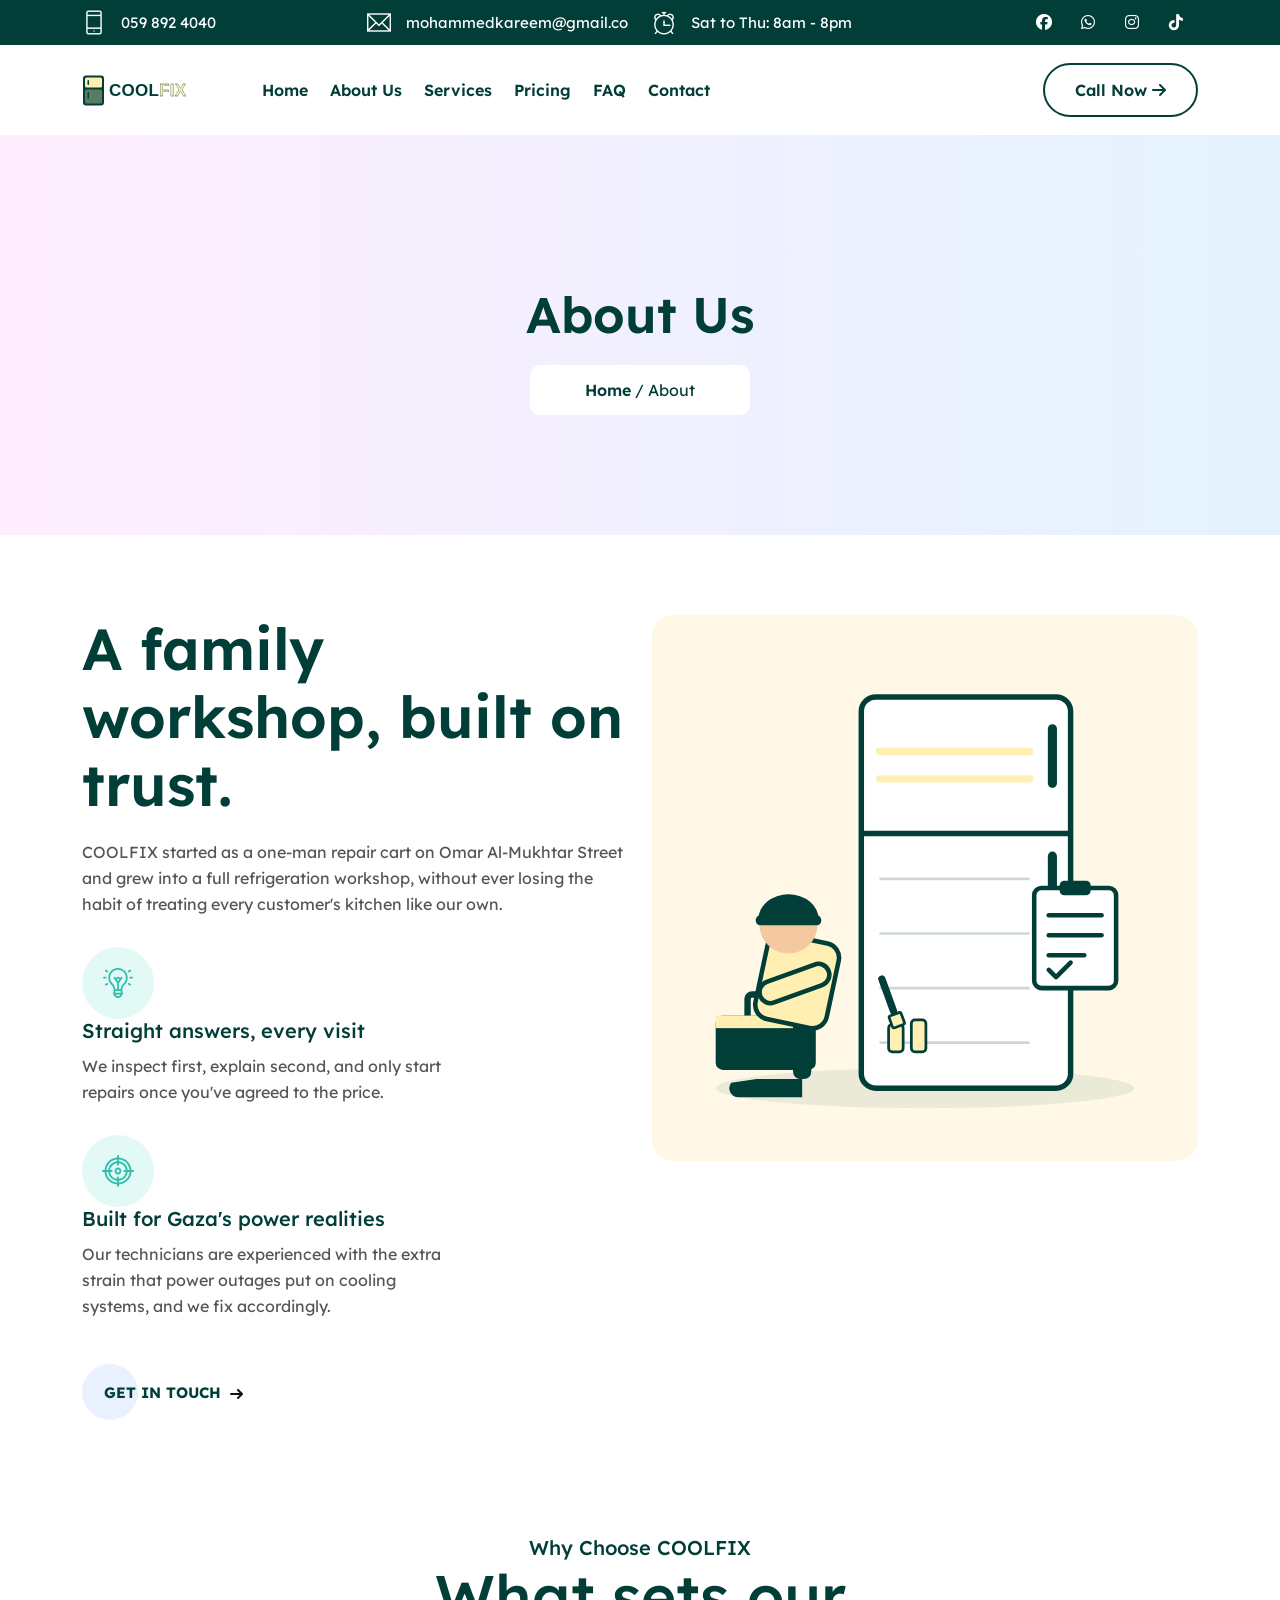
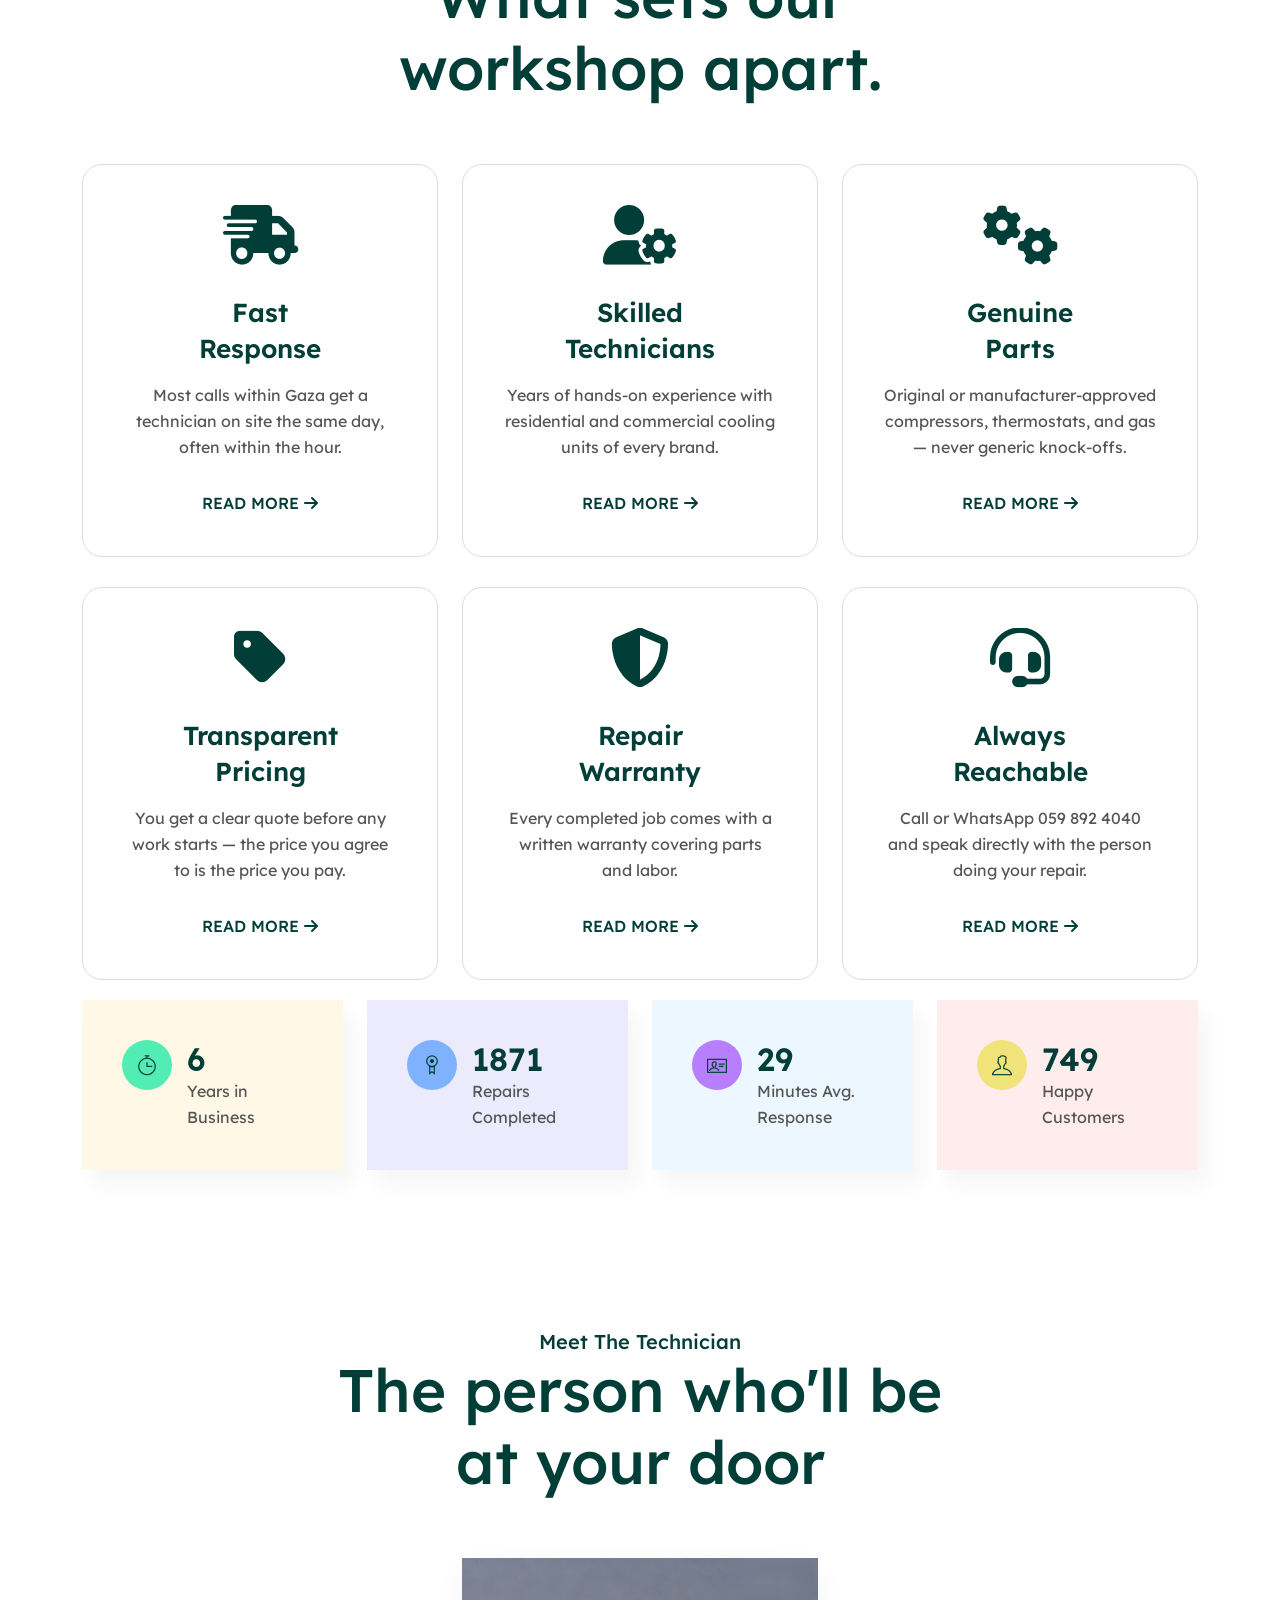
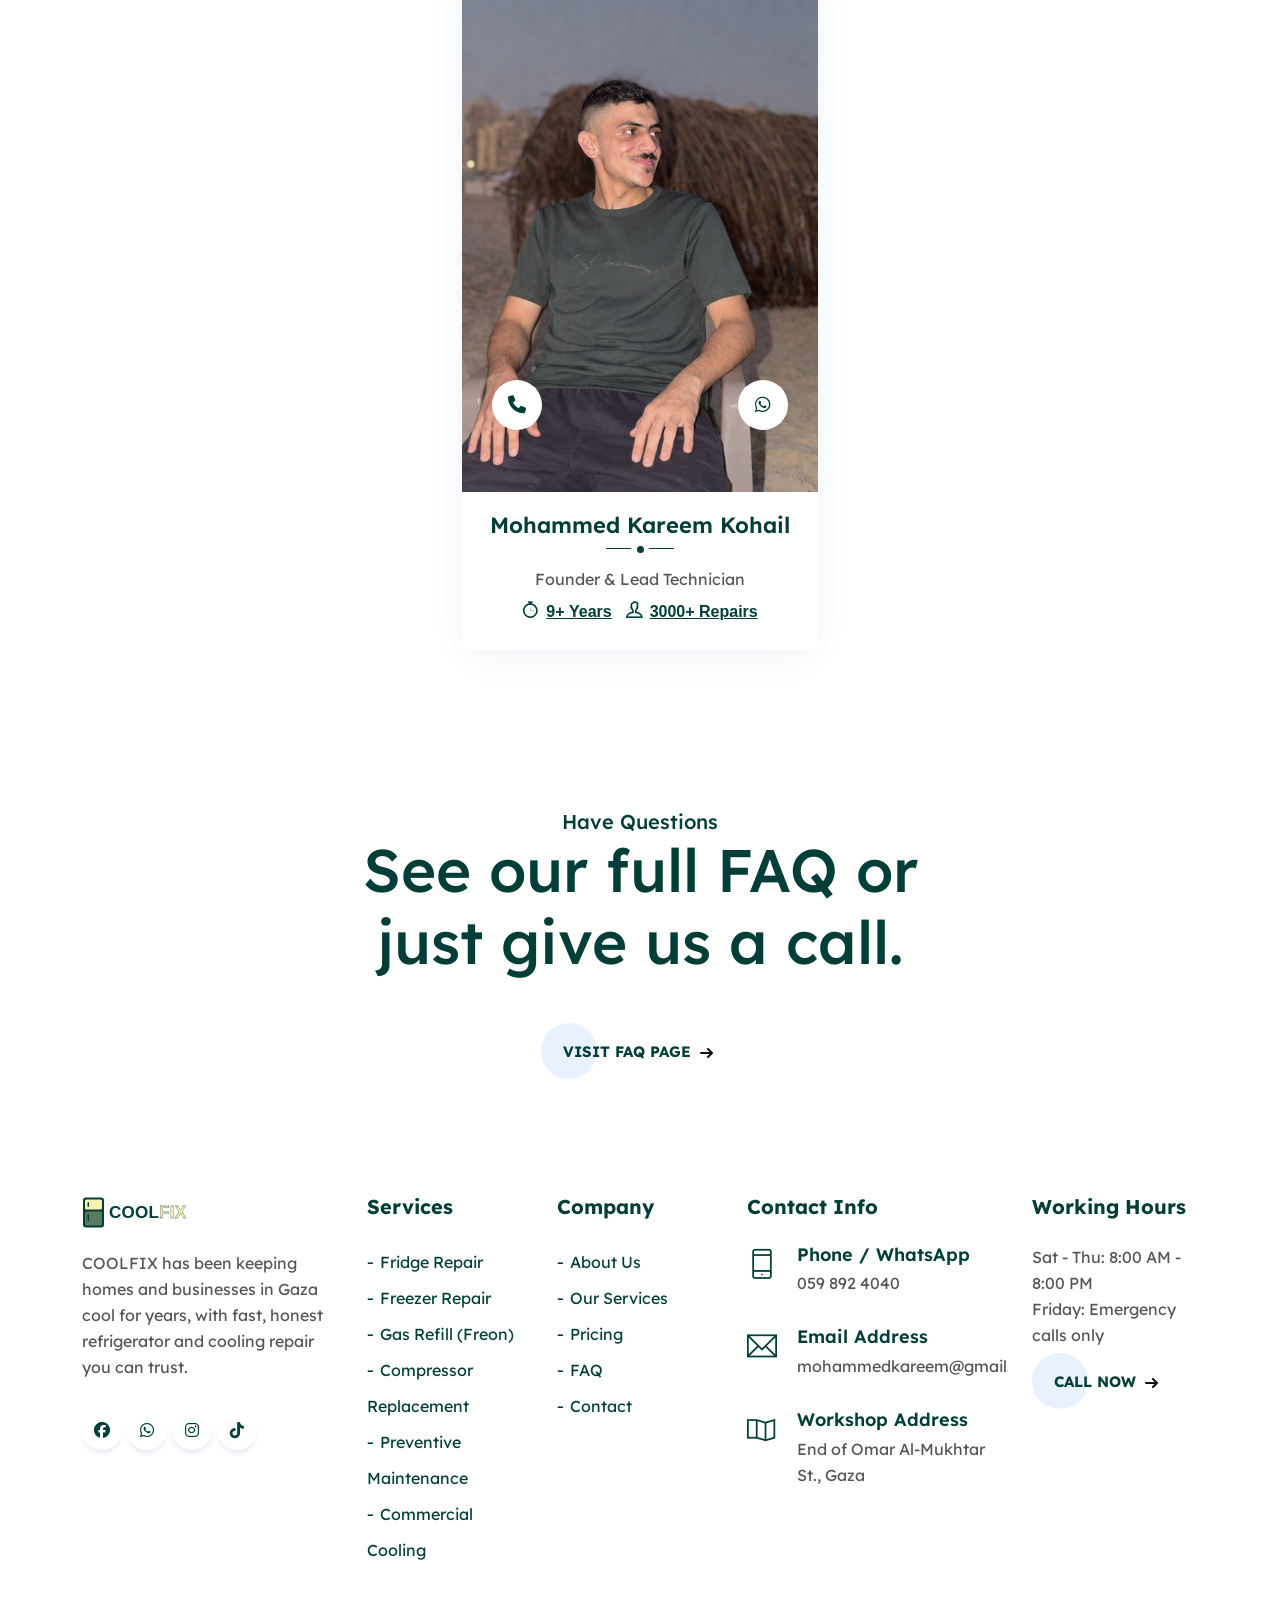
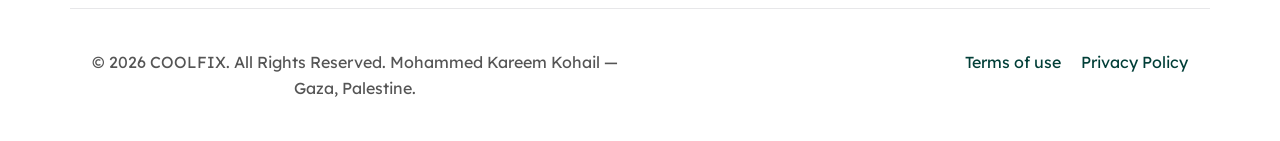
==== commit 6739b65e: "update num whatsapp" ====
--- a/about.html
+++ b/about.html
@@ -333,7 +333,8 @@
 							<ul class="social">
 								<li><a href="tel:+970598924040" class="top_f_facebook"><i
 											class="fa-solid fa-phone"></i></a></li>
-								<li><a href="#" class="top_f_twitter"><i class="fa-brands fa-whatsapp"></i></a></li>
+								<li><a href="https://wa.me/972598924040" class="top_f_twitter"><i
+											class="fa-brands fa-whatsapp"></i></a></li>
 							</ul>
 						</div>
 						<div class="team-content">
